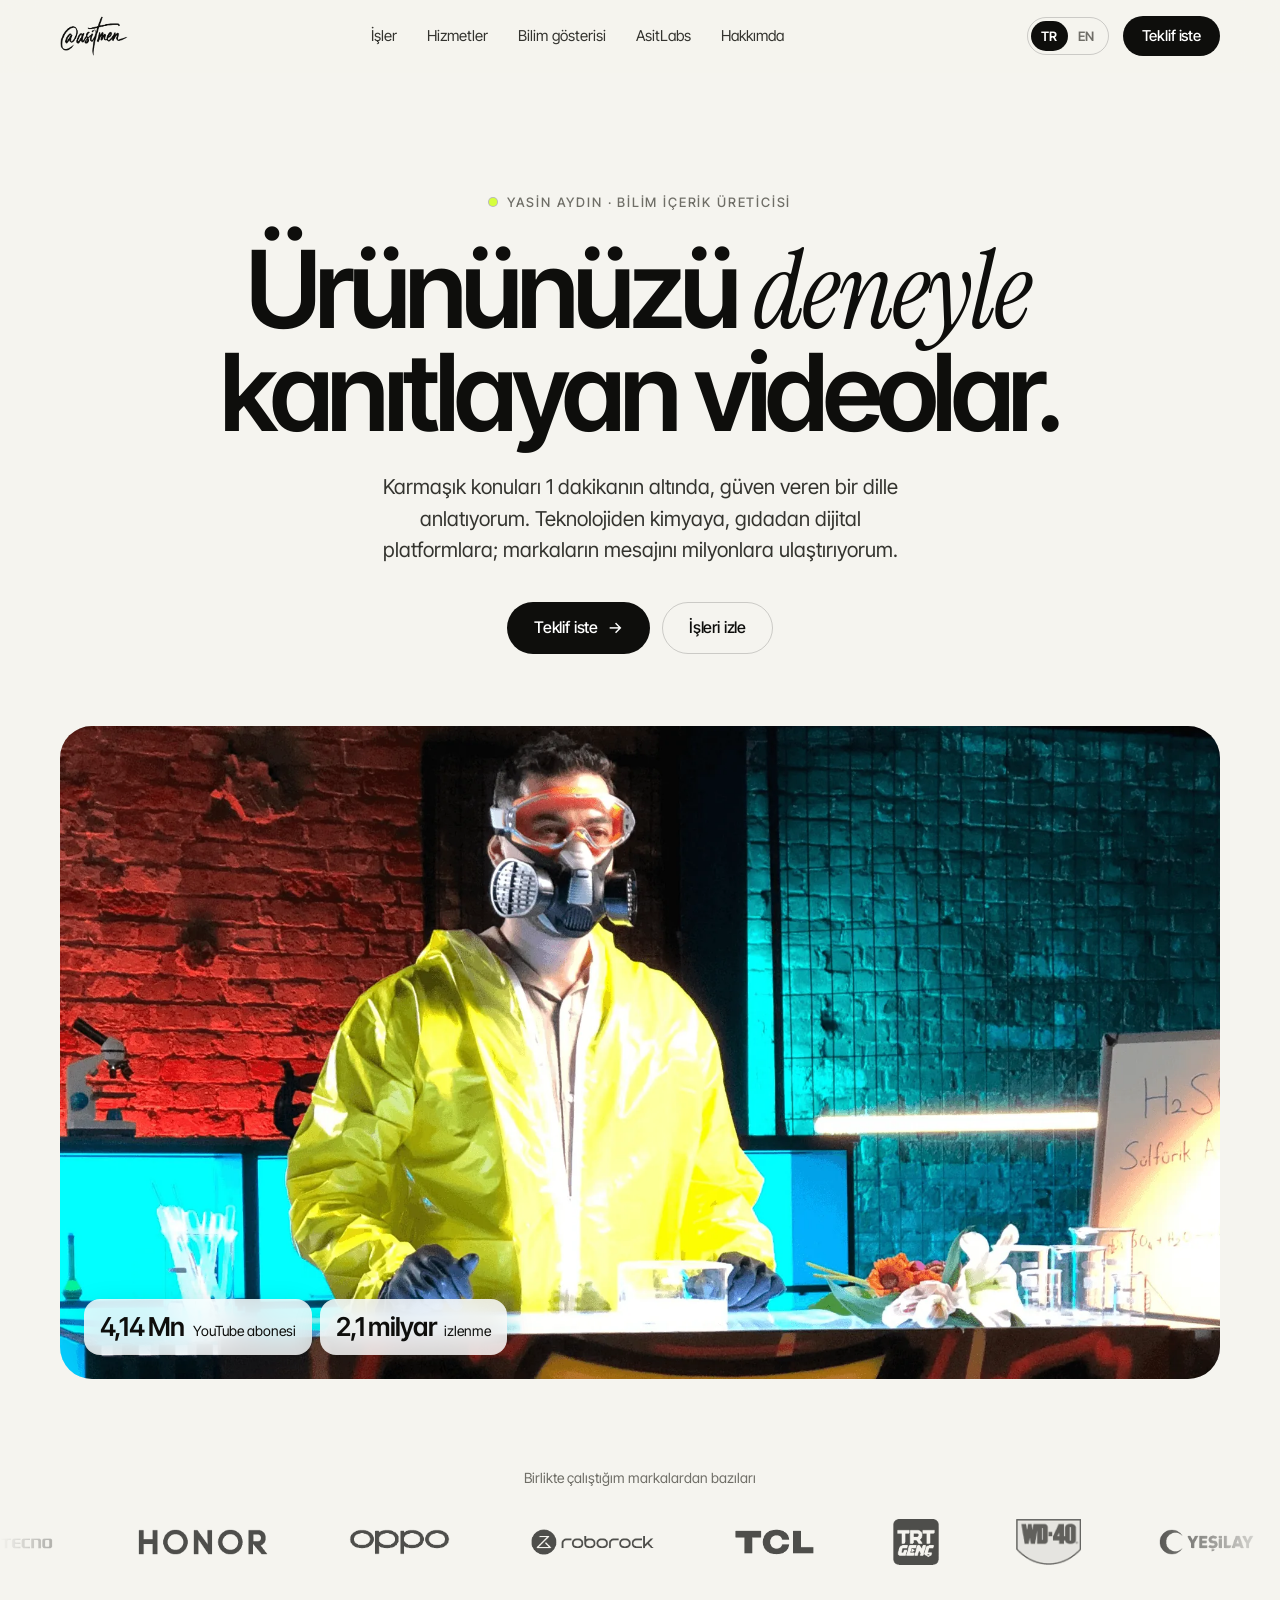
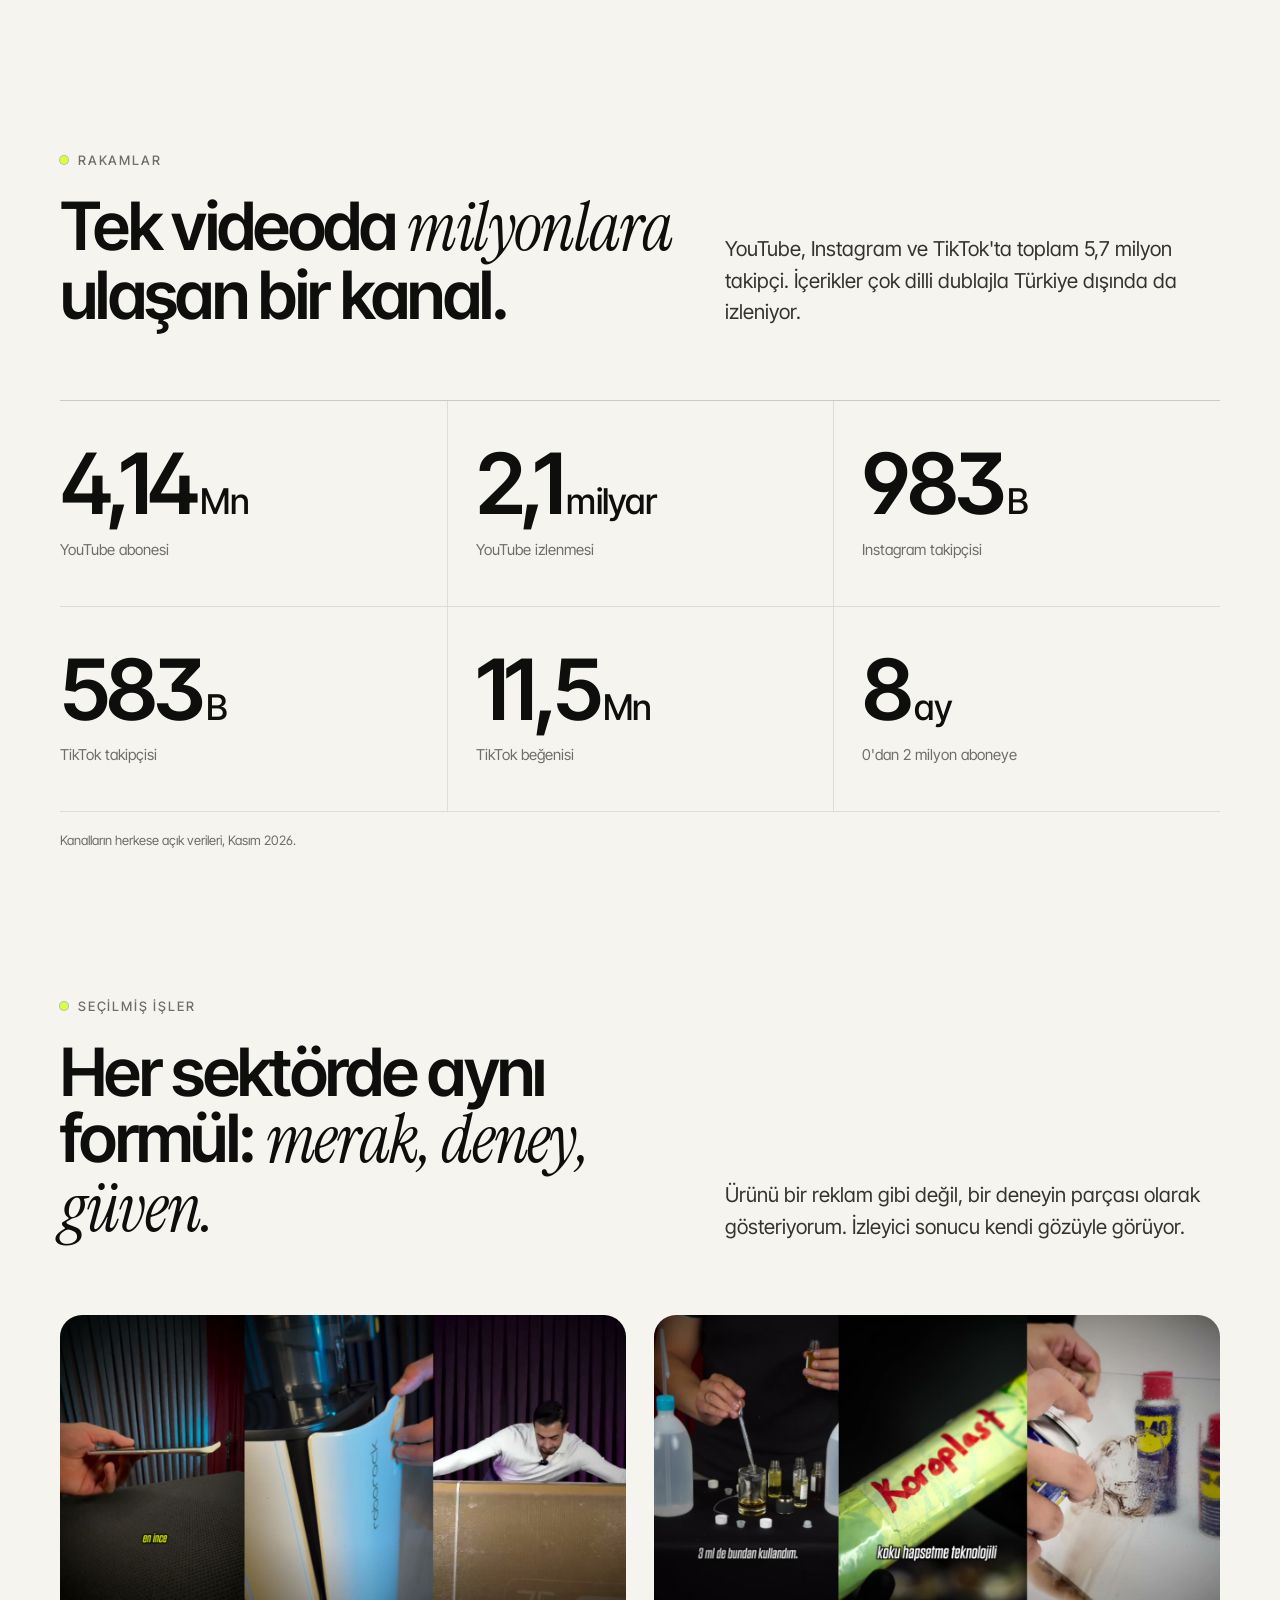
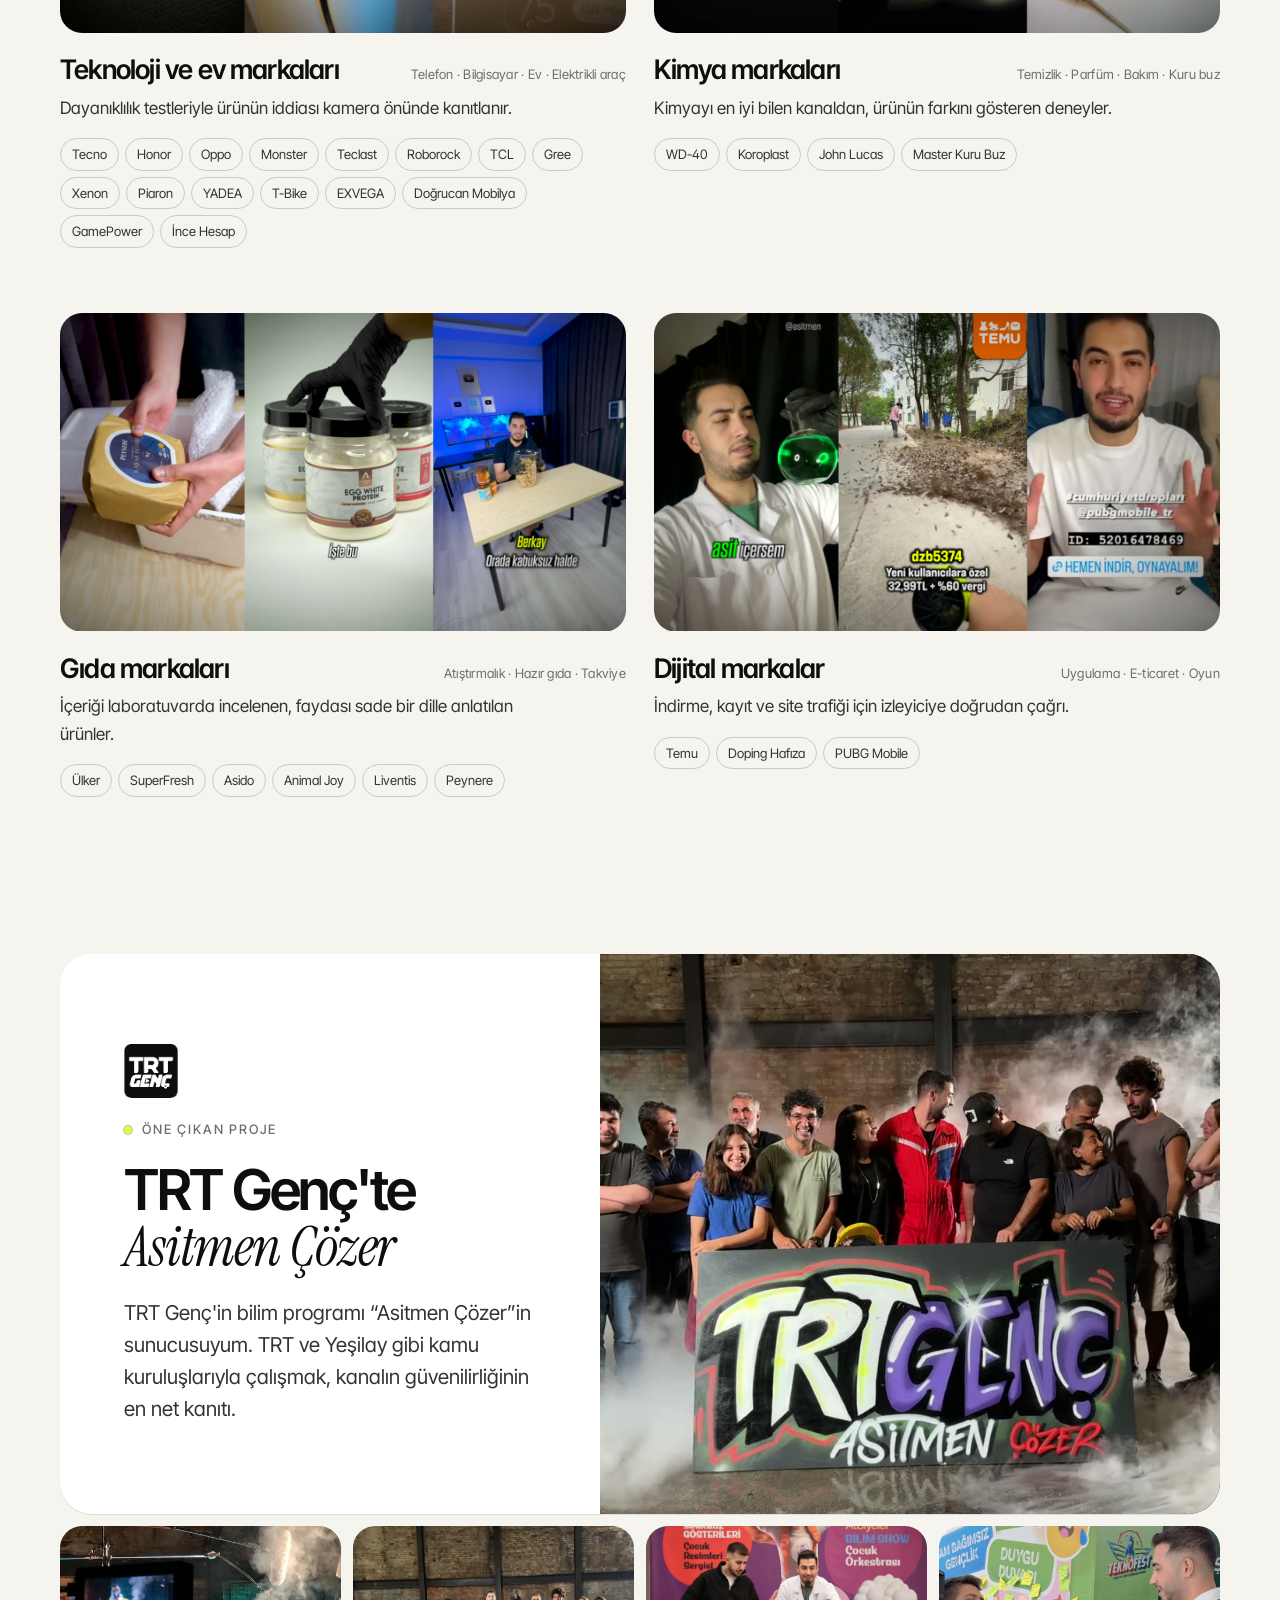
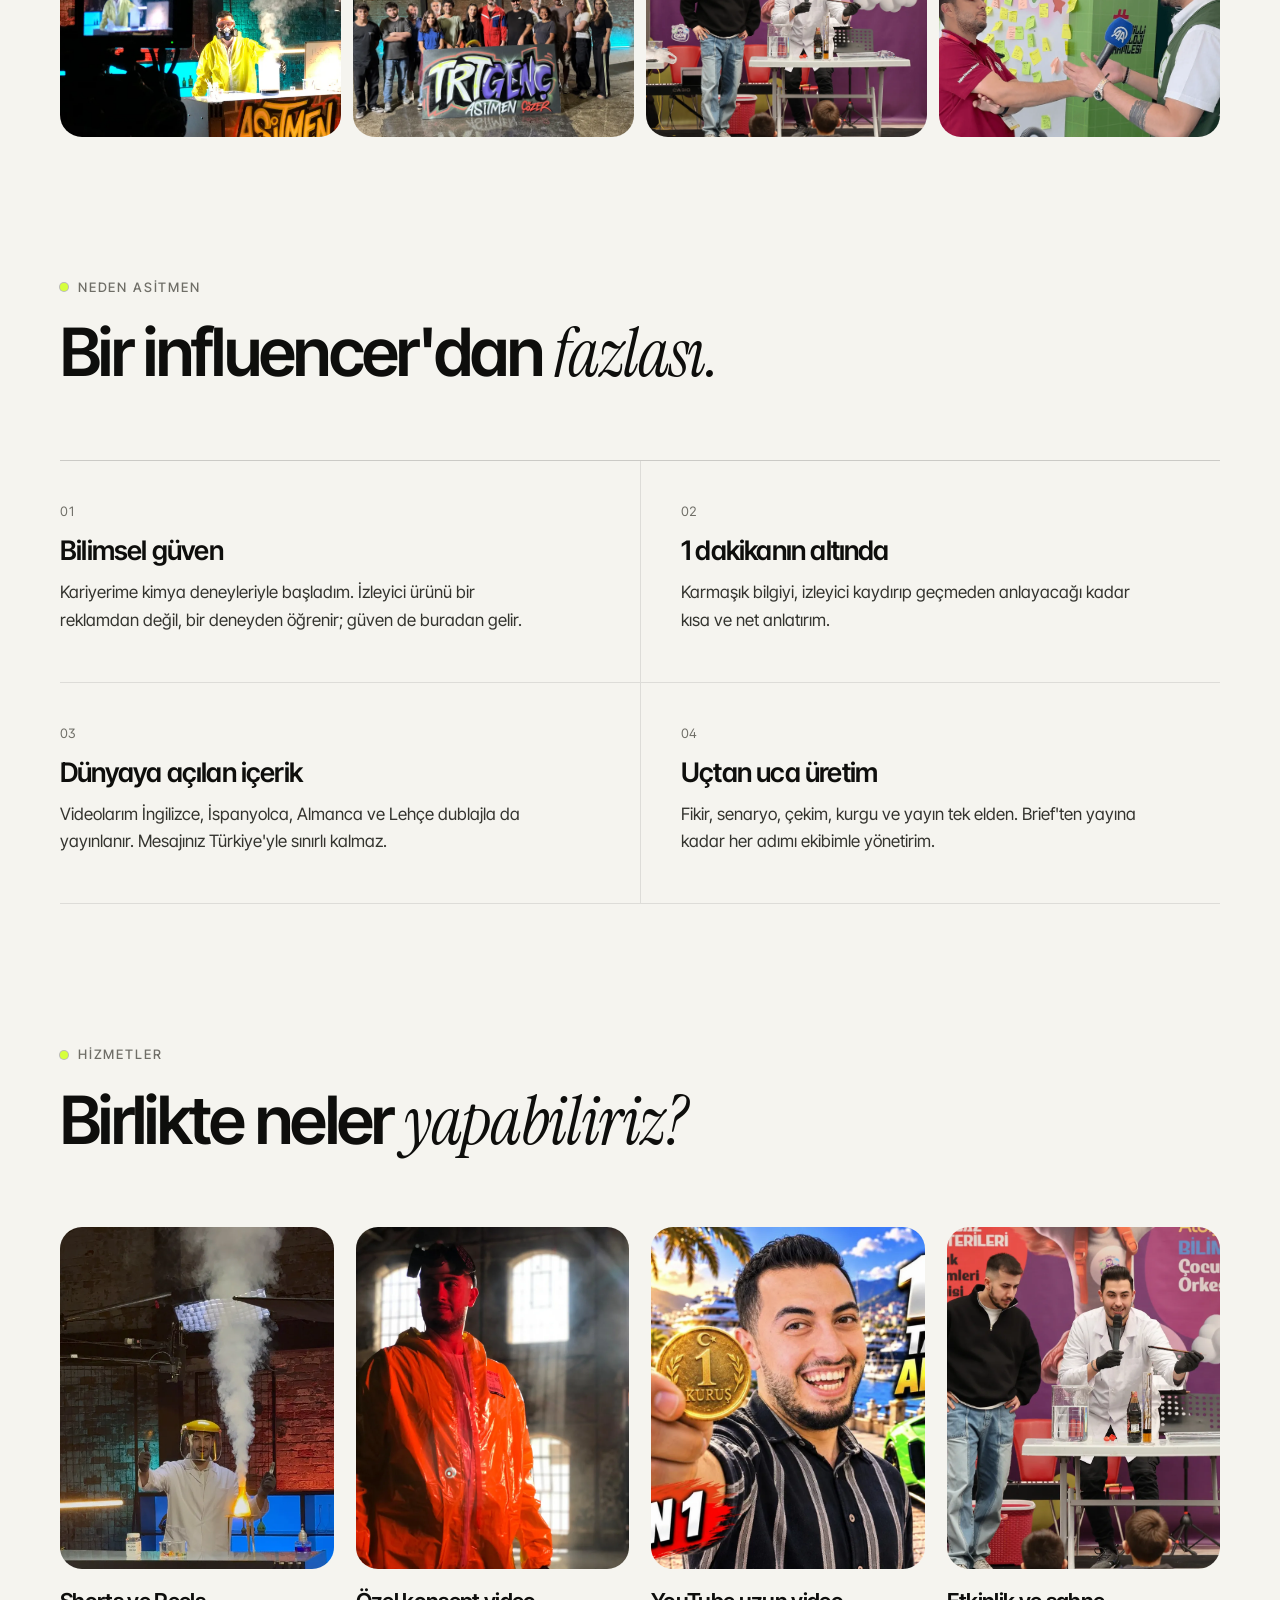
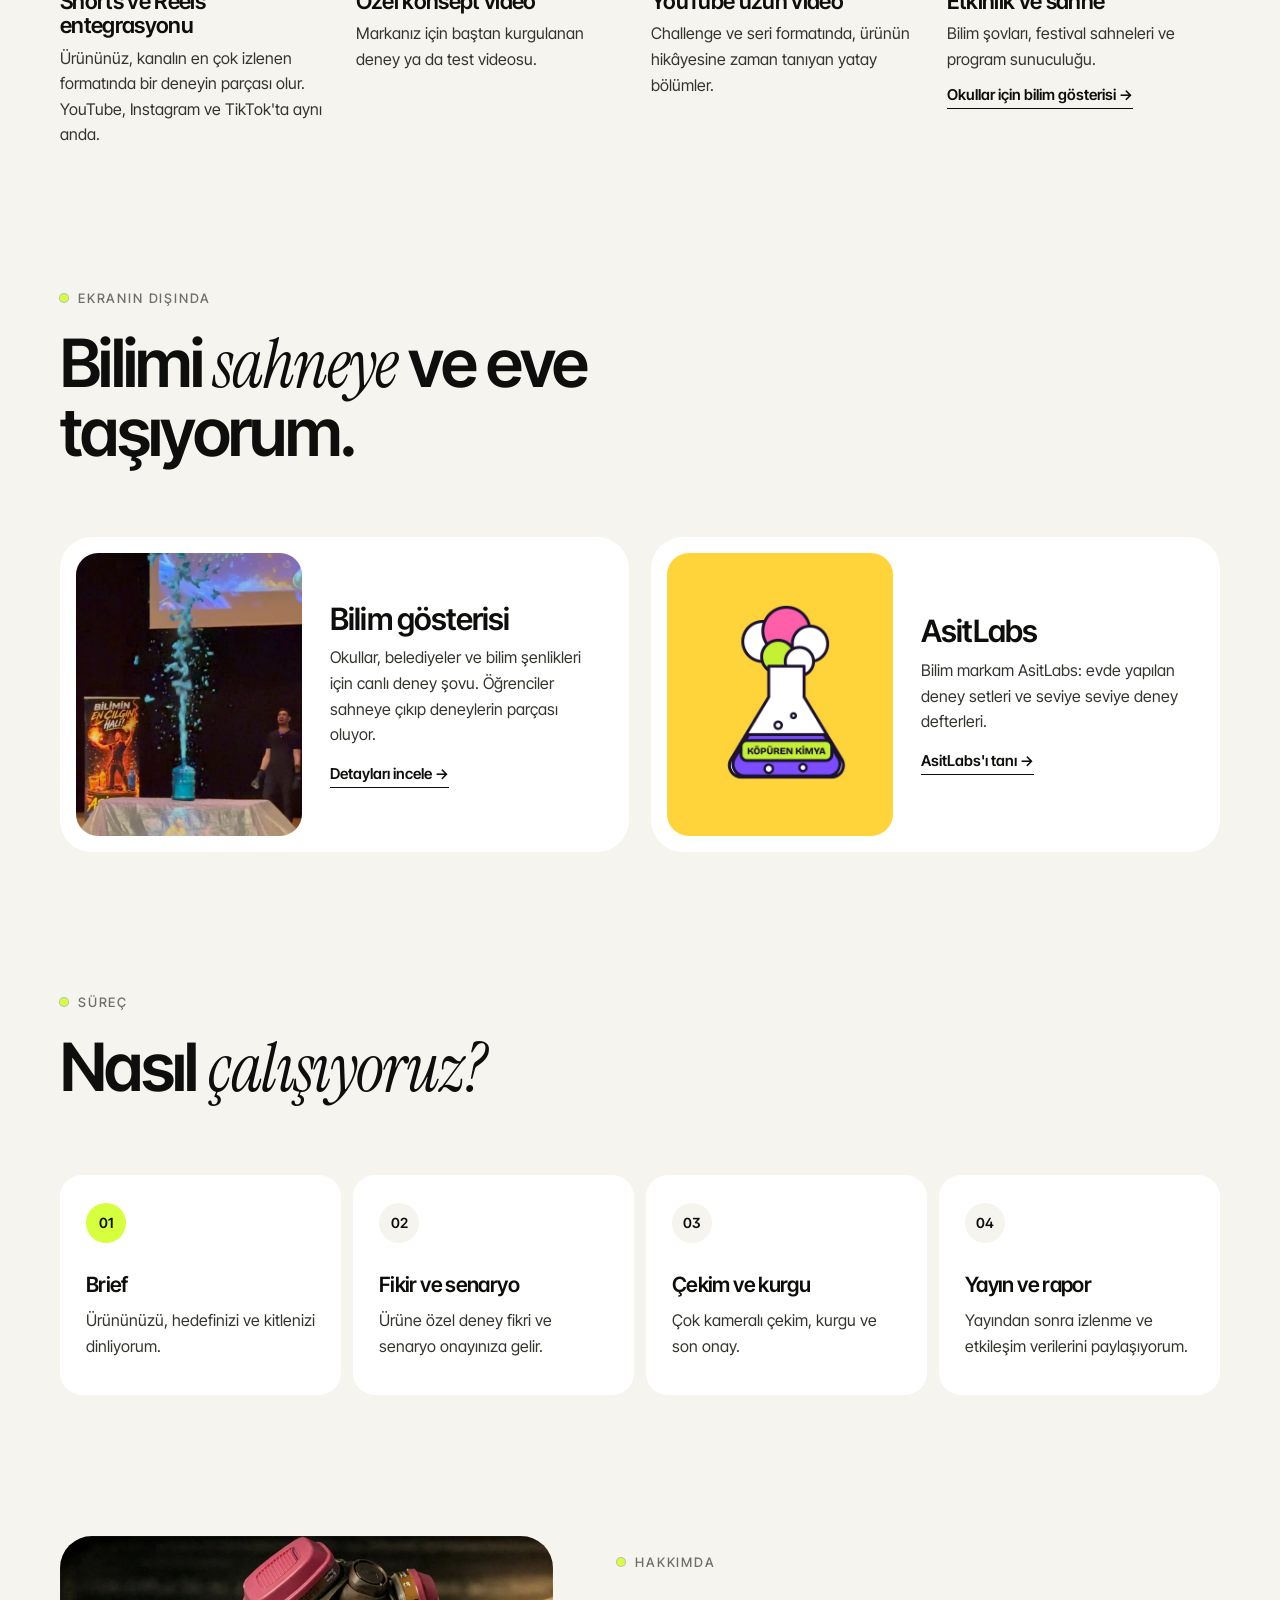
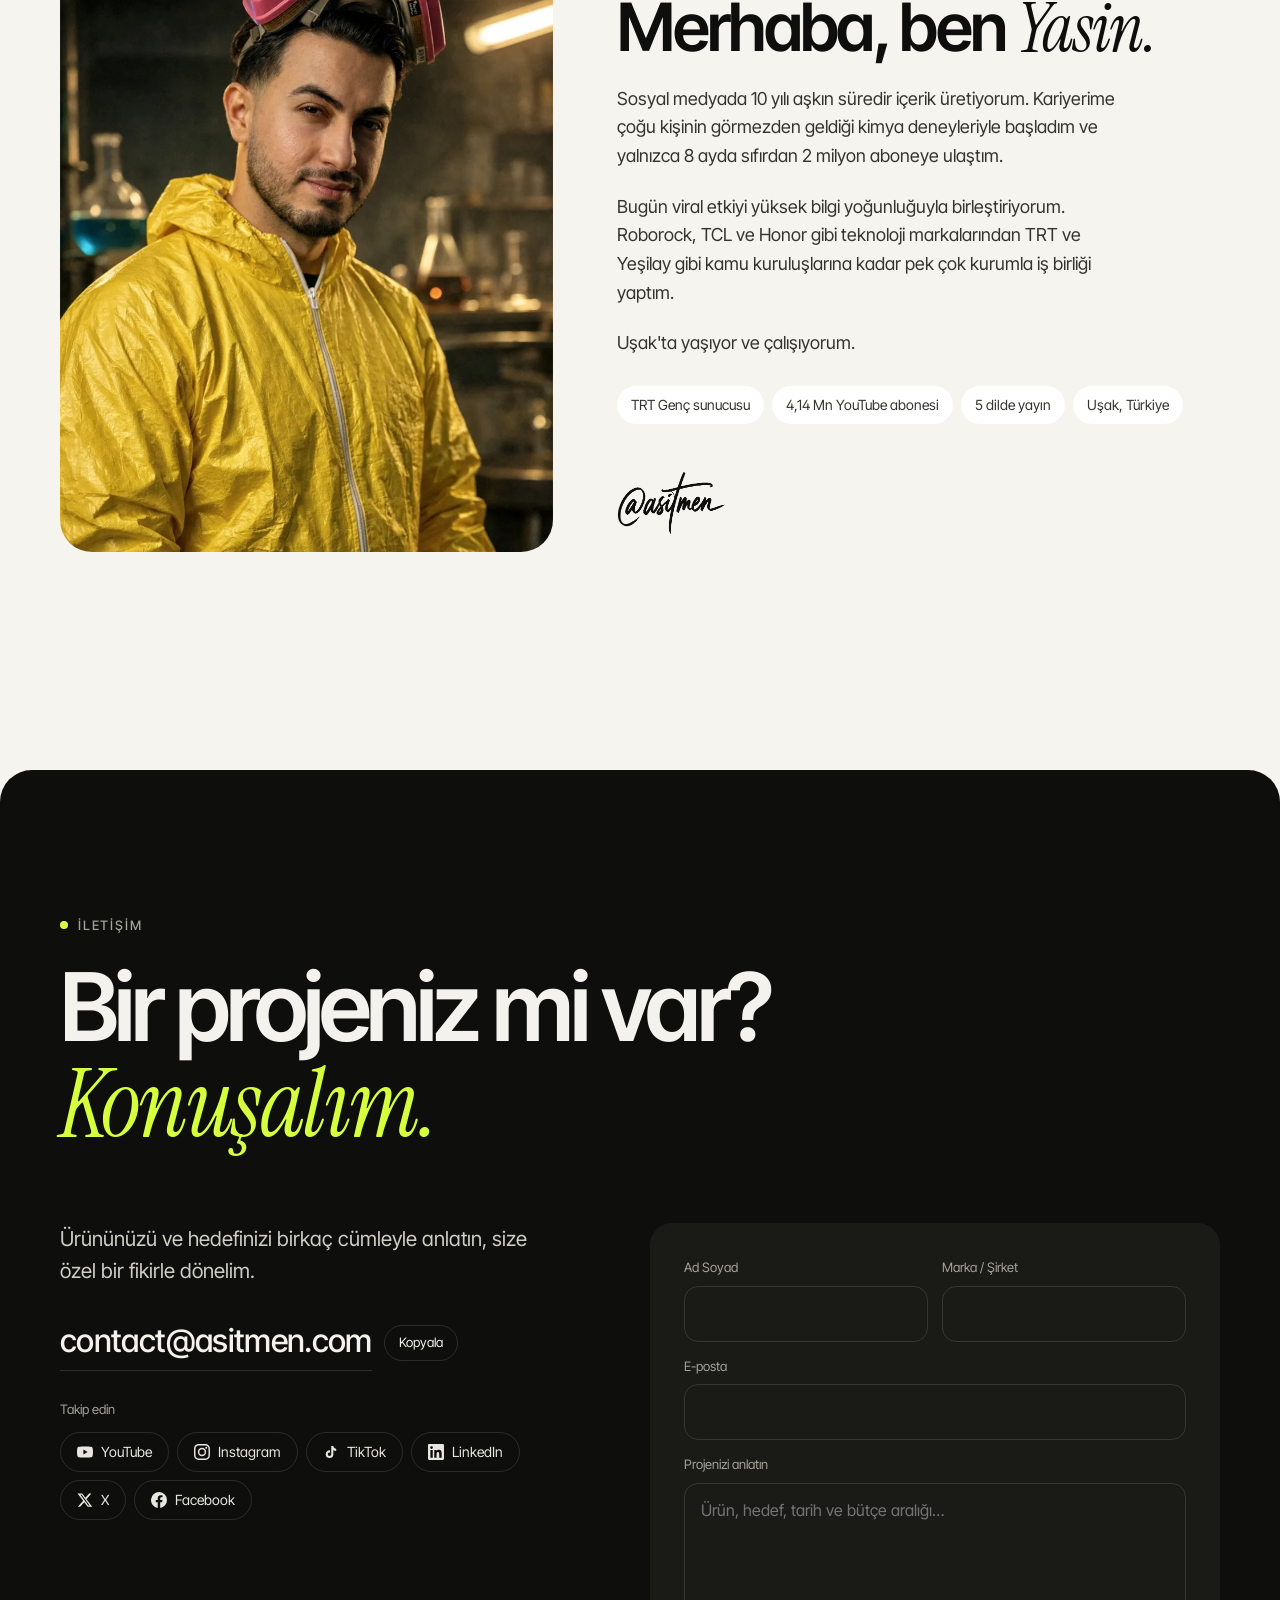
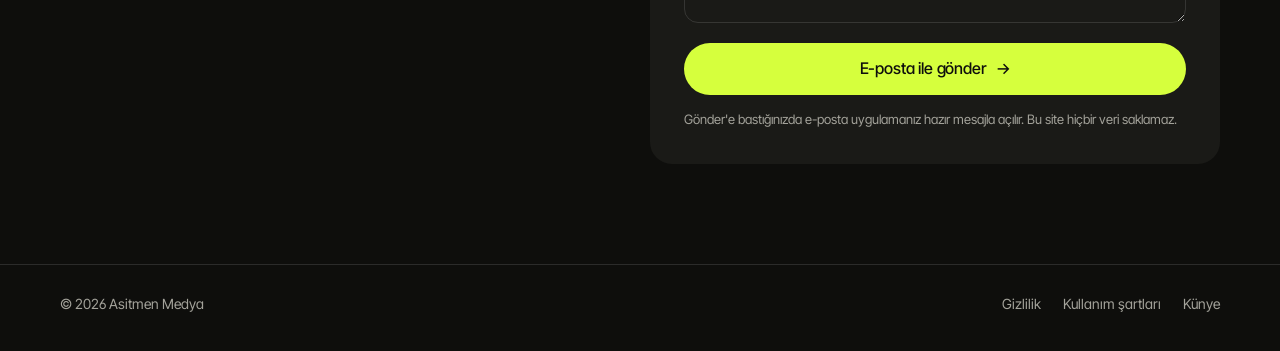
==== index.html @ a22fdd6e "Bilim gösterisi bağlantısı: Detayları incele" ====
<!doctype html>
<html lang="tr">
<head>
<meta charset="utf-8">
<meta name="viewport" content="width=device-width, initial-scale=1, viewport-fit=cover">
<title>Asitmen — Yasin Aydın | Bilim içerik üreticisi ve marka iş birlikleri</title>
<meta name="description" content="Asitmen (Yasin Aydın): 4,14 milyon YouTube abonesi ve 2,1 milyar izlenmeyle bilim ve deney videoları. Markalar için güven veren, 1 dakikanın altında anlatan içerikler.">
<link rel="canonical" href="https://www.asitmen.com/">
<link rel="alternate" hreflang="tr" href="https://www.asitmen.com/">
<link rel="alternate" hreflang="en" href="https://www.asitmen.com/en/">
<link rel="alternate" hreflang="x-default" href="https://www.asitmen.com/">
<meta name="theme-color" content="#f5f4ef">
<meta property="og:type" content="website">
<meta property="og:site_name" content="Asitmen">
<meta property="og:locale" content="tr_TR">
<meta property="og:title" content="Asitmen — Yasin Aydın | Bilim içerik üreticisi ve marka iş birlikleri">
<meta property="og:description" content="Asitmen (Yasin Aydın): 4,14 milyon YouTube abonesi ve 2,1 milyar izlenmeyle bilim ve deney videoları. Markalar için güven veren, 1 dakikanın altında anlatan içerikler.">
<meta property="og:url" content="https://www.asitmen.com/">
<meta property="og:image" content="https://www.asitmen.com/static/img/og.jpg">
<meta property="og:image:width" content="1200">
<meta property="og:image:height" content="630">
<meta name="twitter:card" content="summary_large_image">
<link rel="icon" href="/favicon.svg" type="image/svg+xml">
<link rel="icon" href="/favicon-32.png" sizes="32x32" type="image/png">
<link rel="apple-touch-icon" href="/apple-touch-icon.png">
<link rel="preconnect" href="https://fonts.googleapis.com">
<link rel="preconnect" href="https://fonts.gstatic.com" crossorigin>
<link rel="stylesheet" href="https://fonts.googleapis.com/css2?family=Instrument+Serif:ital@0;1&family=Inter+Tight:wght@400;500;600;700&display=swap">
<link rel="stylesheet" href="/static/style.css?v=1795440701">
<script>document.documentElement.classList.add('js')</script>
<script type="application/ld+json">{"@context": "https://schema.org", "@type": "Person", "name": "Yasin Aydın", "alternateName": "Asitmen", "url": "https://www.asitmen.com/", "image": "https://www.asitmen.com/static/img/og.jpg", "email": "mailto:contact@asitmen.com", "jobTitle": "Bilim içerik üreticisi", "address": {"@type": "PostalAddress", "addressLocality": "Uşak", "addressCountry": "TR"}, "sameAs": ["https://www.youtube.com/@asitmen", "https://www.instagram.com/asitmen", "https://www.tiktok.com/@asitmen", "https://www.linkedin.com/in/asitmen", "https://x.com/asitmen", "https://www.facebook.com/asitmenfb"]}</script>

</head>
<body>
<a class="sr-only" href="#main">İçeriğe geç</a>
<header class="nav">
  <div class="wrap nav-inner">
    <a class="brand" href="/" aria-label="Asitmen"><img src="/static/img/logo/imza.png" alt="@asitmen" width="857" height="505"></a>
    <nav class="nav-links" aria-label="Menu"><a href="#isler">İşler</a><a href="#hizmetler">Hizmetler</a><a href="/bilim-gosterisi/">Bilim gösterisi</a><a href="/asitlabs/">AsitLabs</a><a href="#hakkimda">Hakkımda</a></nav>
    <div class="nav-right">
      <div class="lang" role="group" aria-label="Dil / Language">
        <a href="/" hreflang="tr" lang="tr" aria-current="true">TR</a>
        <a href="/en/" hreflang="en" lang="en" aria-current="false">EN</a>
      </div>
      <a class="btn btn-ink btn-sm" href="#iletisim">Teklif iste</a>
    </div>
  </div>
</header>

<main id="main">
  <section class="hero">
    <div class="wrap">
      <span class="eyebrow">Yasin Aydın · Bilim içerik üreticisi</span>
      <h1>Ürününüzü <em>deneyle</em> kanıtlayan videolar.</h1>
      <p class="lead">Karmaşık konuları 1 dakikanın altında, güven veren bir dille anlatıyorum. Teknolojiden kimyaya, gıdadan dijital platformlara; markaların mesajını milyonlara ulaştırıyorum.</p>
      <div class="hero-cta">
        <a class="btn btn-ink" href="#iletisim">Teklif iste <span class="arrow" aria-hidden="true">→</span></a>
        <a class="btn btn-ghost" href="#isler">İşleri izle</a>
      </div>
      <div class="hero-media">
        <picture>
          <source media="(max-width: 699px)" srcset="/static/img/hero-m.webp">
          <img src="/static/img/hero.webp" alt="Asitmen laboratuvarda, sarı koruyucu kıyafet ve gaz maskesiyle deney yaparken" width="1920" height="1080" fetchpriority="high">
        </picture>
        <div class="chips"><span class="chip"><b>4,14 Mn</b>YouTube abonesi</span><span class="chip"><b>2,1 milyar</b>izlenme</span></div>
      </div>
    </div>
  </section>

  <section class="logos" aria-label="Birlikte çalıştığım markalardan bazıları">
    <p class="logos-title">Birlikte çalıştığım markalardan bazıları</p>
    <div class="marquee">
      <div class="marquee-track">
        <div class="marquee-group"><img src="/static/img/logo/tecno.png" alt="Tecno" class="" loading="lazy"><img src="/static/img/logo/honor.png" alt="Honor" class="" loading="lazy"><img src="/static/img/logo/oppo.png" alt="Oppo" class="" loading="lazy"><img src="/static/img/logo/roborock.png" alt="Roborock" class="" loading="lazy"><img src="/static/img/logo/tcl.png" alt="TCL" class="" loading="lazy"><img src="/static/img/logo/trtgenc.png" alt="TRT Genç" class="tall" loading="lazy"><img src="/static/img/logo/wd40.png" alt="WD-40" class="tall" loading="lazy"><img src="/static/img/logo/yesilay.png" alt="Yeşilay" class="" loading="lazy"><img src="/static/img/logo/gamepower.png" alt="GamePower" class="" loading="lazy"><img src="/static/img/logo/incehesap.png" alt="İnce Hesap" class="tall" loading="lazy"></div>
        <div class="marquee-group" aria-hidden="true"><img src="/static/img/logo/tecno.png" alt="" class="" loading="lazy"><img src="/static/img/logo/honor.png" alt="" class="" loading="lazy"><img src="/static/img/logo/oppo.png" alt="" class="" loading="lazy"><img src="/static/img/logo/roborock.png" alt="" class="" loading="lazy"><img src="/static/img/logo/tcl.png" alt="" class="" loading="lazy"><img src="/static/img/logo/trtgenc.png" alt="" class="tall" loading="lazy"><img src="/static/img/logo/wd40.png" alt="" class="tall" loading="lazy"><img src="/static/img/logo/yesilay.png" alt="" class="" loading="lazy"><img src="/static/img/logo/gamepower.png" alt="" class="" loading="lazy"><img src="/static/img/logo/incehesap.png" alt="" class="tall" loading="lazy"></div>
      </div>
    </div>
  </section>

  <section class="section" id="rakamlar">
    <div class="wrap">
      <div class="section-head split">
        <div><span class="eyebrow">Rakamlar</span><h2 style="margin-top:20px">Tek videoda <em>milyonlara</em> ulaşan bir kanal.</h2></div>
        <p class="lead">YouTube, Instagram ve TikTok&#x27;ta toplam 5,7 milyon takipçi. İçerikler çok dilli dublajla Türkiye dışında da izleniyor.</p>
      </div>
      <div class="stats"><div class="stat reveal"><div class="stat-num">4,14<small>Mn</small></div><div class="stat-label">YouTube abonesi</div></div><div class="stat reveal"><div class="stat-num">2,1<small>milyar</small></div><div class="stat-label">YouTube izlenmesi</div></div><div class="stat reveal"><div class="stat-num">983<small>B</small></div><div class="stat-label">Instagram takipçisi</div></div><div class="stat reveal"><div class="stat-num">583<small>B</small></div><div class="stat-label">TikTok takipçisi</div></div><div class="stat reveal"><div class="stat-num">11,5<small>Mn</small></div><div class="stat-label">TikTok beğenisi</div></div><div class="stat reveal"><div class="stat-num">8<small>ay</small></div><div class="stat-label">0&#x27;dan 2 milyon aboneye</div></div></div>
      <p class="note">Kanalların herkese açık verileri, Kasım 2026.</p>
    </div>
  </section>

  <section class="section" id="isler" style="padding-top:0">
    <div class="wrap">
      <div class="section-head split">
        <div><span class="eyebrow">Seçilmiş işler</span><h2 style="margin-top:20px">Her sektörde aynı formül: <em>merak, deney, güven.</em></h2></div>
        <p class="lead">Ürünü bir reklam gibi değil, bir deneyin parçası olarak gösteriyorum. İzleyici sonucu kendi gözüyle görüyor.</p>
      </div>
      <div class="work-grid">
      <article class="work-card reveal">
        <div class="media">
          <video data-autoplay muted loop playsinline preload="none" poster="/static/video/teknoloji.jpg" aria-label="Teknoloji ve ev markaları — tanıtım videosu">
            <source src="/static/video/teknoloji.mp4" type="video/mp4">
          </video>
        </div>
        <div class="work-meta"><h3>Teknoloji ve ev markaları</h3><span class="kicker">Telefon · Bilgisayar · Ev · Elektrikli araç</span></div>
        <p>Dayanıklılık testleriyle ürünün iddiası kamera önünde kanıtlanır.</p>
        <ul class="brands"><li>Tecno</li><li>Honor</li><li>Oppo</li><li>Monster</li><li>Teclast</li><li>Roborock</li><li>TCL</li><li>Gree</li><li>Xenon</li><li>Piaron</li><li>YADEA</li><li>T-Bike</li><li>EXVEGA</li><li>Doğrucan Mobilya</li><li>GamePower</li><li>İnce Hesap</li></ul>
      </article>
      <article class="work-card reveal">
        <div class="media">
          <video data-autoplay muted loop playsinline preload="none" poster="/static/video/kimya.jpg" aria-label="Kimya markaları — tanıtım videosu">
            <source src="/static/video/kimya.mp4" type="video/mp4">
          </video>
        </div>
        <div class="work-meta"><h3>Kimya markaları</h3><span class="kicker">Temizlik · Parfüm · Bakım · Kuru buz</span></div>
        <p>Kimyayı en iyi bilen kanaldan, ürünün farkını gösteren deneyler.</p>
        <ul class="brands"><li>WD-40</li><li>Koroplast</li><li>John Lucas</li><li>Master Kuru Buz</li></ul>
      </article>
      <article class="work-card reveal">
        <div class="media">
          <video data-autoplay muted loop playsinline preload="none" poster="/static/video/gida.jpg" aria-label="Gıda markaları — tanıtım videosu">
            <source src="/static/video/gida.mp4" type="video/mp4">
          </video>
        </div>
        <div class="work-meta"><h3>Gıda markaları</h3><span class="kicker">Atıştırmalık · Hazır gıda · Takviye</span></div>
        <p>İçeriği laboratuvarda incelenen, faydası sade bir dille anlatılan ürünler.</p>
        <ul class="brands"><li>Ülker</li><li>SuperFresh</li><li>Asido</li><li>Animal Joy</li><li>Liventis</li><li>Peynere</li></ul>
      </article>
      <article class="work-card reveal">
        <div class="media">
          <video data-autoplay muted loop playsinline preload="none" poster="/static/video/dijital.jpg" aria-label="Dijital markalar — tanıtım videosu">
            <source src="/static/video/dijital.mp4" type="video/mp4">
          </video>
        </div>
        <div class="work-meta"><h3>Dijital markalar</h3><span class="kicker">Uygulama · E-ticaret · Oyun</span></div>
        <p>İndirme, kayıt ve site trafiği için izleyiciye doğrudan çağrı.</p>
        <ul class="brands"><li>Temu</li><li>Doping Hafıza</li><li>PUBG Mobile</li></ul>
      </article>
      </div>
    </div>
  </section>

  <section class="section" style="padding-top:0">
    <div class="wrap">
      <div class="feature reveal">
        <div class="feature-text">
          <img class="feature-logo" src="/static/img/logo/trtgenc.png" alt="TRT Genç">
          <span class="eyebrow">Öne çıkan proje</span>
          <h2>TRT Genç'te <em>Asitmen Çözer</em></h2>
          <p class="lead">TRT Genç&#x27;in bilim programı “Asitmen Çözer”in sunucusuyum. TRT ve Yeşilay gibi kamu kuruluşlarıyla çalışmak, kanalın güvenilirliğinin en net kanıtı.</p>
        </div>
        <div class="feature-media">
          <video data-autoplay muted loop playsinline preload="none" poster="/static/video/trt.jpg" aria-label="TRT Genç Asitmen Çözer — tanıtım videosu">
            <source src="/static/video/trt.mp4" type="video/mp4">
          </video>
        </div>
      </div>
      <div class="gallery"><figure class="reveal"><img src="/static/img/trt-set.webp" alt="Asitmen Çözer stüdyosunda deney" loading="lazy"></figure><figure class="reveal"><img src="/static/img/trt-ekip.webp" alt="TRT Genç Asitmen Çözer ekibi" loading="lazy"></figure><figure class="reveal"><img src="/static/img/bilim-show.webp" alt="Çocuklara bilim şovu sahnesi" loading="lazy"></figure><figure class="reveal"><img src="/static/img/teknofest.webp" alt="Teknofest&#x27;te röportaj" loading="lazy"></figure></div>
    </div>
  </section>

  <section class="section" style="padding-top:0">
    <div class="wrap">
      <div class="section-head">
        <span class="eyebrow">Neden Asitmen</span>
        <h2>Bir influencer'dan <em>fazlası.</em></h2>
      </div>
      <div class="why"><div class="why-item reveal"><span class="num">01</span><h3>Bilimsel güven</h3><p>Kariyerime kimya deneyleriyle başladım. İzleyici ürünü bir reklamdan değil, bir deneyden öğrenir; güven de buradan gelir.</p></div><div class="why-item reveal"><span class="num">02</span><h3>1 dakikanın altında</h3><p>Karmaşık bilgiyi, izleyici kaydırıp geçmeden anlayacağı kadar kısa ve net anlatırım.</p></div><div class="why-item reveal"><span class="num">03</span><h3>Dünyaya açılan içerik</h3><p>Videolarım İngilizce, İspanyolca, Almanca ve Lehçe dublajla da yayınlanır. Mesajınız Türkiye&#x27;yle sınırlı kalmaz.</p></div><div class="why-item reveal"><span class="num">04</span><h3>Uçtan uca üretim</h3><p>Fikir, senaryo, çekim, kurgu ve yayın tek elden. Brief&#x27;ten yayına kadar her adımı ekibimle yönetirim.</p></div></div>
    </div>
  </section>

  <section class="section" id="hizmetler" style="padding-top:0">
    <div class="wrap">
      <div class="section-head">
        <span class="eyebrow">Hizmetler</span>
        <h2>Birlikte neler <em>yapabiliriz?</em></h2>
      </div>
      <div class="services"><article class="service reveal"><figure><img src="/static/img/duman.webp" alt="Deney sırasında yükselen beyaz duman" loading="lazy"></figure><h3>Shorts ve Reels entegrasyonu</h3><p>Ürününüz, kanalın en çok izlenen formatında bir deneyin parçası olur. YouTube, Instagram ve TikTok&#x27;ta aynı anda.</p></article><article class="service reveal"><figure><img src="/static/img/turuncu.webp" alt="Turuncu koruyucu kıyafetle eski bir fabrikada" loading="lazy"></figure><h3>Özel konsept video</h3><p>Markanız için baştan kurgulanan deney ya da test videosu.</p></article><article class="service reveal"><figure><img src="/static/img/uzun-video.webp" alt="1 Kuruş uzun video kapağı" loading="lazy"></figure><h3>YouTube uzun video</h3><p>Challenge ve seri formatında, ürünün hikâyesine zaman tanıyan yatay bölümler.</p></article><article class="service reveal"><figure><img src="/static/img/bilim-show.webp" alt="Çocuklara sahnede bilim şovu" loading="lazy"></figure><h3>Etkinlik ve sahne</h3><p>Bilim şovları, festival sahneleri ve program sunuculuğu.</p><a class="service-link" href="/bilim-gosterisi/">Okullar için bilim gösterisi →</a></article></div>
    </div>
  </section>

  <section class="section" style="padding-top:0">
    <div class="wrap">
      <div class="section-head">
        <span class="eyebrow">Ekranın dışında</span>
        <h2>Bilimi <em>sahneye</em> ve eve taşıyorum.</h2>
      </div>
      <div class="more"><a class="more-card reveal" href="/bilim-gosterisi/"><div class="more-media"><video data-autoplay muted loop playsinline preload="none" poster="/static/img/sahne-renkler-poster.jpg" aria-hidden="true"><source src="/static/labs/renkler.mp4" type="video/mp4"></video></div><div class="more-text"><h3>Bilim gösterisi</h3><p>Okullar, belediyeler ve bilim şenlikleri için canlı deney şovu. Öğrenciler sahneye çıkıp deneylerin parçası oluyor.</p><span class="service-link">Detayları incele →</span></div></a><a class="more-card reveal" href="/asitlabs/"><div class="more-media"><img src="/static/labs/kopuren-kimya.jpg" alt="" loading="lazy" width="1200" height="1200"></div><div class="more-text"><h3>AsitLabs</h3><p>Bilim markam AsitLabs: evde yapılan deney setleri ve seviye seviye deney defterleri.</p><span class="service-link">AsitLabs&#x27;ı tanı →</span></div></a></div>
    </div>
  </section>

  <section class="section" style="padding-top:0">
    <div class="wrap">
      <div class="section-head">
        <span class="eyebrow">Süreç</span>
        <h2>Nasıl <em>çalışıyoruz?</em></h2>
      </div>
      <div class="process"><div class="step reveal"><span class="num">01</span><h3>Brief</h3><p>Ürününüzü, hedefinizi ve kitlenizi dinliyorum.</p></div><div class="step reveal"><span class="num">02</span><h3>Fikir ve senaryo</h3><p>Ürüne özel deney fikri ve senaryo onayınıza gelir.</p></div><div class="step reveal"><span class="num">03</span><h3>Çekim ve kurgu</h3><p>Çok kameralı çekim, kurgu ve son onay.</p></div><div class="step reveal"><span class="num">04</span><h3>Yayın ve rapor</h3><p>Yayından sonra izlenme ve etkileşim verilerini paylaşıyorum.</p></div></div>
    </div>
  </section>

  <section class="section" id="hakkimda" style="padding-top:0">
    <div class="wrap about">
      <figure class="reveal"><img src="/static/img/sari-tulum.webp" alt="Yasin Aydın laboratuvarda sarı koruyucu tulumla" loading="lazy" width="864" height="1080"></figure>
      <div class="about-text reveal">
        <span class="eyebrow">Hakkımda</span>
        <h2>Merhaba, ben <em>Yasin.</em></h2>
        <p>Sosyal medyada 10 yılı aşkın süredir içerik üretiyorum. Kariyerime çoğu kişinin görmezden geldiği kimya deneyleriyle başladım ve yalnızca 8 ayda sıfırdan 2 milyon aboneye ulaştım.</p><p>Bugün viral etkiyi yüksek bilgi yoğunluğuyla birleştiriyorum. Roborock, TCL ve Honor gibi teknoloji markalarından TRT ve Yeşilay gibi kamu kuruluşlarına kadar pek çok kurumla iş birliği yaptım.</p><p>Uşak&#x27;ta yaşıyor ve çalışıyorum.</p>
        <ul class="facts"><li>TRT Genç sunucusu</li><li>4,14 Mn YouTube abonesi</li><li>5 dilde yayın</li><li>Uşak, Türkiye</li></ul>
        <img class="signature" src="/static/img/logo/imza.png" alt="" loading="lazy">
      </div>
    </div>
  </section>
</main>

<div class="contact" id="iletisim">
  <section class="section">
    <div class="wrap">
      <span class="eyebrow">İletişim</span>
      <h2 style="margin-top:22px">Bir projeniz mi var? <em>Konuşalım.</em></h2>
      <div class="contact-grid">
        <div class="contact-info">
          <p class="lead">Ürününüzü ve hedefinizi birkaç cümleyle anlatın, size özel bir fikirle dönelim.</p>
          <div class="mail-row">
            <a class="mail-big" href="mailto:contact@asitmen.com">contact@asitmen.com</a>
            <button class="copy-btn" type="button" data-copy="contact@asitmen.com" data-done="Kopyalandı">Kopyala</button>
          </div>
          <div>
            <p class="form-note" style="margin-bottom:12px">Takip edin</p>
            <ul class="socials"><li><a href="https://www.youtube.com/@asitmen" target="_blank" rel="noopener"><svg viewBox="0 0 24 24" aria-hidden="true"><path d="M23.5 6.2a3 3 0 0 0-2.1-2.1C19.5 3.6 12 3.6 12 3.6s-7.5 0-9.4.5A3 3 0 0 0 .5 6.2 31 31 0 0 0 0 12a31 31 0 0 0 .5 5.8 3 3 0 0 0 2.1 2.1c1.9.5 9.4.5 9.4.5s7.5 0 9.4-.5a3 3 0 0 0 2.1-2.1A31 31 0 0 0 24 12a31 31 0 0 0-.5-5.8zM9.6 15.6V8.4l6.3 3.6-6.3 3.6z"/></svg>YouTube</a></li><li><a href="https://www.instagram.com/asitmen" target="_blank" rel="noopener"><svg viewBox="0 0 24 24" aria-hidden="true"><path d="M12 2.2c3.2 0 3.6 0 4.8.1 1.2.1 1.8.2 2.2.4.6.2 1 .5 1.4.9.4.4.7.9.9 1.4.2.4.4 1 .4 2.2.1 1.3.1 1.6.1 4.8s0 3.6-.1 4.8c-.1 1.2-.2 1.8-.4 2.2-.2.6-.5 1-.9 1.4-.4.4-.9.7-1.4.9-.4.2-1 .4-2.2.4-1.3.1-1.6.1-4.8.1s-3.6 0-4.8-.1c-1.2-.1-1.8-.2-2.2-.4-.6-.2-1-.5-1.4-.9-.4-.4-.7-.9-.9-1.4-.2-.4-.4-1-.4-2.2C2.2 15.6 2.2 15.2 2.2 12s0-3.6.1-4.8c.1-1.2.2-1.8.4-2.2.2-.6.5-1 .9-1.4.4-.4.9-.7 1.4-.9.4-.2 1-.4 2.2-.4C8.4 2.2 8.8 2.2 12 2.2zM12 0C8.7 0 8.3 0 7.1.1 5.8.1 4.9.3 4.1.6c-.8.3-1.5.7-2.1 1.4C1.3 2.6.9 3.3.6 4.1.3 4.9.1 5.8.1 7.1 0 8.3 0 8.7 0 12s0 3.7.1 4.9c.1 1.3.3 2.2.6 2.9.3.8.7 1.5 1.4 2.1.6.7 1.3 1.1 2.1 1.4.8.3 1.6.5 2.9.6 1.2.1 1.6.1 4.9.1s3.7 0 4.9-.1c1.3-.1 2.2-.3 2.9-.6.8-.3 1.5-.7 2.1-1.4.7-.6 1.1-1.3 1.4-2.1.3-.8.5-1.6.6-2.9.1-1.2.1-1.6.1-4.9s0-3.7-.1-4.9c-.1-1.3-.3-2.2-.6-2.9-.3-.8-.7-1.5-1.4-2.1C21.4 1.3 20.7.9 19.9.6 19.1.3 18.2.1 16.9.1 15.7 0 15.3 0 12 0zm0 5.8a6.2 6.2 0 1 0 0 12.4 6.2 6.2 0 0 0 0-12.4zM12 16a4 4 0 1 1 0-8 4 4 0 0 1 0 8zm6.4-11.8a1.4 1.4 0 1 0 0 2.9 1.4 1.4 0 0 0 0-2.9z"/></svg>Instagram</a></li><li><a href="https://www.tiktok.com/@asitmen" target="_blank" rel="noopener"><svg viewBox="0 0 24 24" aria-hidden="true"><path d="M16.6 5.8A4.3 4.3 0 0 1 15.5 3h-3.1v12.4a2.6 2.6 0 0 1-2.6 2.5 2.6 2.6 0 0 1-2.6-2.6 2.6 2.6 0 0 1 3.4-2.5V9.6a5.7 5.7 0 0 0-6.5 5.7 5.7 5.7 0 0 0 5.7 5.7 5.7 5.7 0 0 0 5.7-5.7V9a7.4 7.4 0 0 0 4.3 1.4V7.3a4.3 4.3 0 0 1-3.2-1.5z"/></svg>TikTok</a></li><li><a href="https://www.linkedin.com/in/asitmen" target="_blank" rel="noopener"><svg viewBox="0 0 24 24" aria-hidden="true"><path d="M20.4 20.5h-3.6v-5.6c0-1.3 0-3-1.8-3s-2.1 1.4-2.1 2.9v5.7H9.4V9h3.4v1.6c.5-.9 1.6-1.8 3.4-1.8 3.6 0 4.3 2.4 4.3 5.5v6.2zM5.3 7.4a2.1 2.1 0 1 1 0-4.2 2.1 2.1 0 0 1 0 4.2zM7.1 20.5H3.6V9h3.5v11.5zM22.2 0H1.8C.8 0 0 .8 0 1.7v20.6c0 .9.8 1.7 1.8 1.7h20.4c1 0 1.8-.8 1.8-1.7V1.7C24 .8 23.2 0 22.2 0z"/></svg>LinkedIn</a></li><li><a href="https://x.com/asitmen" target="_blank" rel="noopener"><svg viewBox="0 0 24 24" aria-hidden="true"><path d="M18.2 2.2h3.4l-7.4 8.5 8.7 11.5h-6.8l-5.3-7-6.1 7H1.3l7.9-9L.8 2.2h7l4.8 6.4 5.6-6.4zm-1.2 18h1.9L7.1 4.1H5.1L17 20.2z"/></svg>X</a></li><li><a href="https://www.facebook.com/asitmenfb" target="_blank" rel="noopener"><svg viewBox="0 0 24 24" aria-hidden="true"><path d="M24 12a12 12 0 1 0-13.9 11.9v-8.4h-3V12h3V9.4c0-3 1.8-4.7 4.5-4.7 1.3 0 2.7.2 2.7.2v3h-1.5c-1.5 0-2 .9-2 1.9V12h3.4l-.5 3.5h-2.9v8.4A12 12 0 0 0 24 12z"/></svg>Facebook</a></li></ul>
          </div>
        </div>
        <form class="form" id="brief" data-to="contact@asitmen.com" data-subject="İş birliği talebi" data-l-name="Ad Soyad" data-l-company="Marka / Şirket" data-l-email="E-posta">
          <div class="form-row">
            <div class="field"><label for="f-name">Ad Soyad</label><input id="f-name" name="name" autocomplete="name" required></div>
            <div class="field"><label for="f-company">Marka / Şirket</label><input id="f-company" name="company" autocomplete="organization"></div>
          </div>
          <div class="field"><label for="f-email">E-posta</label><input id="f-email" name="email" type="email" autocomplete="email" required></div>
          <div class="field"><label for="f-msg">Projenizi anlatın</label><textarea id="f-msg" name="message" placeholder="Ürün, hedef, tarih ve bütçe aralığı…" required></textarea></div>
          <button class="btn btn-accent" type="submit">E-posta ile gönder <span class="arrow" aria-hidden="true">→</span></button>
          <p class="form-note">Gönder&#x27;e bastığınızda e-posta uygulamanız hazır mesajla açılır. Bu site hiçbir veri saklamaz.</p>
        </form>
      </div>
    </div>
  </section>
  <footer class="footer">
    <div class="wrap footer-inner">
      <span>© 2026 Asitmen Medya</span>
      <nav aria-label="Legal"><a href="/yasal/#gizlilik">Gizlilik</a><a href="/yasal/#sartlar">Kullanım şartları</a><a href="/yasal/#kunye">Künye</a></nav>
    </div>
  </footer>
</div>
<script src="/static/main.js?v=1795440701" defer></script>
</body>
</html>
---- static/style.css ----
/* asitmen.com — temiz premium tasarım */
:root {
  --bg: #f5f4ef;
  --surface: #ffffff;
  --ink: #0e0e0c;
  --ink-2: #34342f;
  --muted: #6f6e67;
  --line: rgba(14, 14, 12, 0.1);
  --line-strong: rgba(14, 14, 12, 0.18);
  --accent: #d6ff3d;
  --dark: #0e0e0c;
  --dark-2: #1a1a17;
  --dark-line: rgba(255, 255, 255, 0.12);
  --dark-muted: #a3a29a;
  --radius: 22px;
  --radius-lg: 32px;
  --wrap: 1240px;
  --gutter: clamp(16px, 4vw, 40px);
  --sans: "Inter Tight", "Inter", system-ui, -apple-system, "Segoe UI", Roboto, sans-serif;
  --serif: "Instrument Serif", "Times New Roman", serif;
  --ease: cubic-bezier(0.2, 0.7, 0.1, 1);
}

*,
*::before,
*::after { box-sizing: border-box; }

html { -webkit-text-size-adjust: 100%; scroll-behavior: smooth; scroll-padding-top: 84px; }
@media (prefers-reduced-motion: reduce) { html { scroll-behavior: auto; } }

body {
  margin: 0;
  background: var(--bg);
  color: var(--ink);
  font-family: var(--sans);
  font-size: 17px;
  line-height: 1.6;
  font-feature-settings: "ss01", "cv11";
  -webkit-font-smoothing: antialiased;
  -moz-osx-font-smoothing: grayscale;
  text-rendering: optimizeLegibility;
  overflow-x: hidden;
}

img, video { display: block; max-width: 100%; }
a { color: inherit; text-decoration: none; }
button, input, textarea { font: inherit; color: inherit; }
::selection { background: var(--accent); color: var(--ink); }

.wrap { width: 100%; max-width: var(--wrap); margin: 0 auto; padding: 0 var(--gutter); }
.sr-only { position: absolute; width: 1px; height: 1px; overflow: hidden; clip: rect(0 0 0 0); white-space: nowrap; }

/* ---------- typography ---------- */
h1, h2, h3 { margin: 0; font-weight: 600; letter-spacing: -0.04em; line-height: 1; }
h1 { font-size: clamp(46px, 8.4vw, 116px); letter-spacing: -0.05em; line-height: 0.94; }
h2 { font-size: clamp(36px, 5.2vw, 68px); line-height: 1; }
h3 { font-size: clamp(22px, 2.1vw, 28px); letter-spacing: -0.03em; line-height: 1.1; }
h1 em, h2 em, .serif {
  font-family: var(--serif);
  font-style: italic;
  font-weight: 400;
  letter-spacing: -0.02em;
}
h1 em { padding-right: 0.04em; }
p { margin: 0; }
.lead { font-size: clamp(18px, 1.6vw, 21px); line-height: 1.55; color: var(--ink-2); max-width: 40ch; }
.muted { color: var(--muted); }

.eyebrow {
  display: inline-block;
  font-size: 13px; font-weight: 500; letter-spacing: 0.14em; text-transform: uppercase; line-height: 1.5;
  color: var(--muted);
}
.eyebrow::before {
  content: ""; display: inline-block; width: 8px; height: 8px; border-radius: 50%; margin: 0 10px 0 0;
  vertical-align: 0.06em;
  background: var(--accent); box-shadow: 0 0 0 1px rgba(14, 14, 12, 0.25);
}

/* ---------- buttons ---------- */
.btn {
  display: inline-flex; align-items: center; justify-content: center; gap: 10px;
  height: 52px; padding: 0 26px; border-radius: 999px; border: 1px solid transparent;
  font-size: 16px; font-weight: 500; letter-spacing: -0.01em; cursor: pointer;
  transition: transform 0.3s var(--ease), background 0.3s var(--ease), color 0.3s var(--ease), border-color 0.3s var(--ease);
  white-space: nowrap;
}
.btn:active { transform: scale(0.98); }
.btn-ink { background: var(--ink); color: #fff; }
.btn-ink:hover { background: #2a2a26; }
.btn-ghost { border-color: var(--line-strong); color: var(--ink); background: transparent; }
.btn-ghost:hover { border-color: var(--ink); }
.btn-accent { background: var(--accent); color: var(--ink); }
.btn-accent:hover { background: #e4ff7a; }
.btn .arrow { transition: transform 0.3s var(--ease); }
.btn:hover .arrow { transform: translateX(3px); }
.btn-sm { height: 40px; padding: 0 18px; font-size: 15px; }

/* ---------- nav ---------- */
.nav {
  position: sticky; top: 0; z-index: 50;
  background: rgba(245, 244, 239, 0.78);
  -webkit-backdrop-filter: saturate(1.4) blur(16px);
  backdrop-filter: saturate(1.4) blur(16px);
  border-bottom: 1px solid transparent;
  transition: border-color 0.3s;
}
.nav.scrolled { border-bottom-color: var(--line); }
.nav { transition: border-color 0.3s, background 0.4s var(--ease), color 0.4s var(--ease); }
.nav.on-dark { background: rgba(14, 14, 12, 0.72); color: #f3f2ec; border-bottom-color: var(--dark-line); }
.nav.on-dark .nav-links { color: #cfcec6; }
.nav.on-dark .nav-links a:hover { color: #fff; }
.nav.on-dark .brand img { filter: invert(1); }
.nav.on-dark .lang { border-color: var(--dark-line); }
.nav.on-dark .lang a[aria-current="true"] { background: #f3f2ec; color: var(--ink); }
.nav.on-dark .btn-ink { background: var(--accent); color: var(--ink); }
.nav-inner { display: flex; align-items: center; justify-content: space-between; height: 72px; gap: 20px; }
.brand { display: flex; align-items: center; height: 44px; }
.brand img { height: 40px; width: auto; transition: filter 0.4s; }
.nav-links { display: none; gap: 30px; font-size: 15px; color: var(--ink-2); }
.nav-links a { position: relative; padding: 6px 0; transition: color 0.2s; }
.nav-links a:hover { color: var(--ink); }
.nav-right { display: flex; align-items: center; gap: 14px; }
.lang { display: inline-flex; font-size: 13px; font-weight: 600; letter-spacing: 0.04em; border: 1px solid var(--line-strong); border-radius: 999px; padding: 3px; }
.lang a { padding: 5px 10px; border-radius: 999px; color: var(--muted); }
.lang a[aria-current="true"] { background: var(--ink); color: #fff; }
.nav-right { gap: 8px; }
.nav .btn-sm { padding: 0 14px; font-size: 14px; height: 38px; }
@media (min-width: 900px) {
  .nav-links { display: flex; }
  .nav-right { gap: 14px; }
  .nav .btn-sm { padding: 0 18px; font-size: 15px; height: 40px; }
}

/* ---------- hero ---------- */
.hero { padding: clamp(48px, 9vw, 120px) 0 0; text-align: center; }
.hero .eyebrow { margin-bottom: 26px; }
.hero h1 { max-width: 13ch; margin: 0 auto; }
.hero .lead { margin: 28px auto 0; max-width: 46ch; }
.hero-cta { display: flex; flex-wrap: wrap; justify-content: center; gap: 12px; margin-top: 36px; }
.hero-media {
  position: relative; margin-top: clamp(44px, 6vw, 72px);
  border-radius: var(--radius-lg); overflow: hidden; background: #ddd;
  aspect-ratio: 4 / 5;
}
.hero-media img { width: 100%; height: 100%; object-fit: cover; }
@media (min-width: 700px) { .hero-media { aspect-ratio: 16 / 9; } }
.chips {
  position: absolute; left: 16px; right: 16px; bottom: 16px;
  display: flex; flex-wrap: wrap; gap: 8px; justify-content: flex-start;
}
.chip {
  display: inline-flex; align-items: baseline; gap: 8px;
  padding: 12px 16px; border-radius: 16px;
  background: rgba(255, 255, 255, 0.82);
  -webkit-backdrop-filter: blur(14px); backdrop-filter: blur(14px);
  color: var(--ink); font-size: 14px; line-height: 1.2; text-align: left;
  box-shadow: 0 8px 30px rgba(0, 0, 0, 0.12);
}
.chip b { font-size: 22px; font-weight: 600; letter-spacing: -0.03em; }
@media (min-width: 700px) { .chips { left: 24px; bottom: 24px; } .chip b { font-size: 26px; } }

/* ---------- logos ---------- */
.logos { padding: clamp(48px, 7vw, 88px) 0 clamp(24px, 4vw, 40px); }
.logos-title { text-align: center; font-size: 14px; color: var(--muted); margin-bottom: 30px; }
.marquee { position: relative; overflow: hidden; -webkit-mask-image: linear-gradient(90deg, transparent, #000 10%, #000 90%, transparent); mask-image: linear-gradient(90deg, transparent, #000 10%, #000 90%, transparent); }
.marquee-track { display: flex; width: max-content; animation: marquee 38s linear infinite; }
.marquee:hover .marquee-track { animation-play-state: paused; }
.marquee-group { display: flex; align-items: center; gap: clamp(44px, 6vw, 84px); padding-right: clamp(44px, 6vw, 84px); }
.marquee-group img { height: 30px; width: auto; opacity: 0.72; transition: opacity 0.2s; }
.marquee-group img.tall { height: 46px; }
.marquee-group img:hover { opacity: 1; }
@keyframes marquee { to { transform: translateX(-50%); } }
@media (prefers-reduced-motion: reduce) {
  .marquee { -webkit-mask-image: none; mask-image: none; }
  .marquee-track { animation: none; width: auto; }
  .marquee-group { flex-wrap: wrap; justify-content: center; padding: 0; row-gap: 28px; }
  .marquee-group[aria-hidden="true"] { display: none; }
}

/* ---------- sections ---------- */
.section { padding: clamp(72px, 11vw, 150px) 0; }
.section-head { display: grid; gap: 22px; margin-bottom: clamp(40px, 6vw, 72px); }
.section-head h2 { max-width: 16ch; }
.section-head .lead { max-width: 44ch; }
@media (min-width: 960px) {
  .section-head.split { grid-template-columns: 1.3fr 1fr; align-items: end; }
}

/* ---------- stats ---------- */
.stats { display: grid; grid-template-columns: repeat(2, 1fr); border-top: 1px solid var(--line-strong); }
.stat { padding: 28px 18px 30px 0; border-bottom: 1px solid var(--line); }
.stat:nth-child(odd) { padding-right: 18px; }
.stat:nth-child(even) { padding-left: 18px; border-left: 1px solid var(--line); }
.stat-num { font-size: clamp(42px, 6.6vw, 92px); font-weight: 600; letter-spacing: -0.05em; line-height: 1; white-space: nowrap; }
.stat-num small { font-size: 0.42em; letter-spacing: -0.02em; margin-left: 0.12em; font-weight: 500; }
.stat-label { margin-top: 12px; font-size: 15px; color: var(--muted); }
@media (min-width: 960px) {
  .stats { grid-template-columns: repeat(3, 1fr); }
  .stat, .stat:nth-child(odd), .stat:nth-child(even) { padding: 40px 28px 44px; border-left: 1px solid var(--line); }
  .stat:nth-child(3n + 1) { padding-left: 0; border-left: 0; }
}
.note { margin-top: 18px; font-size: 13px; color: var(--muted); }

/* ---------- work ---------- */
.work-grid { display: grid; gap: clamp(36px, 4vw, 48px) 28px; }
@media (min-width: 860px) { .work-grid { grid-template-columns: 1fr 1fr; } }
.work-card .media {
  position: relative; border-radius: var(--radius); overflow: hidden; background: #1a1a17;
  aspect-ratio: 16 / 9;
}
.work-card video, .work-card .media img { width: 100%; height: 100%; object-fit: cover; transition: transform 0.8s var(--ease); }
.work-card:hover video { transform: scale(1.03); }
.work-meta { display: flex; justify-content: space-between; align-items: baseline; gap: 16px; margin-top: 22px; }
.work-meta .kicker { font-size: 13px; color: var(--muted); letter-spacing: 0.02em; }
.work-card p { margin-top: 10px; color: var(--ink-2); max-width: 46ch; }
.brands { display: flex; flex-wrap: wrap; gap: 6px; margin-top: 16px; padding: 0; list-style: none; }
.brands li { font-size: 13px; padding: 5px 11px; border-radius: 999px; border: 1px solid var(--line-strong); color: var(--ink-2); }

/* ---------- feature (TRT) ---------- */
.feature {
  display: grid; gap: 0; border-radius: var(--radius-lg); overflow: hidden;
  background: var(--surface); box-shadow: 0 1px 0 var(--line);
}
.feature-text { padding: clamp(28px, 5vw, 64px); display: flex; flex-direction: column; gap: 22px; justify-content: center; }
.feature-text h2 { font-size: clamp(34px, 4.4vw, 60px); }
.feature-text .lead { max-width: 38ch; }
.feature-media { position: relative; min-height: 320px; background: #222; }
.feature-media video { width: 100%; height: 100%; object-fit: cover; position: absolute; inset: 0; }
.feature-logo { height: 54px; width: auto; align-self: flex-start; }
.feature-actions { display: flex; flex-wrap: wrap; gap: 12px; margin-top: 6px; }
@media (min-width: 960px) {
  .feature { grid-template-columns: 1fr 1.15fr; min-height: 560px; }
}
.gallery { display: grid; grid-template-columns: repeat(2, 1fr); gap: 12px; margin-top: 12px; }
.gallery figure { margin: 0; border-radius: var(--radius); overflow: hidden; aspect-ratio: 4 / 3; background: #ddd; }
.gallery img { width: 100%; height: 100%; object-fit: cover; }
@media (min-width: 960px) { .gallery { grid-template-columns: repeat(4, 1fr); } }

/* ---------- why ---------- */
.why { display: grid; border-top: 1px solid var(--line-strong); }
.why-item { display: grid; gap: 14px; padding: 32px 0 36px; border-bottom: 1px solid var(--line); }
.why-item .num { font-size: 13px; color: var(--muted); font-variant-numeric: tabular-nums; }
.why-item p { color: var(--ink-2); max-width: 48ch; }
@media (min-width: 860px) {
  .why { grid-template-columns: 1fr 1fr; }
  .why-item { padding: 40px 40px 48px 0; }
  .why-item:nth-child(even) { padding-left: 40px; border-left: 1px solid var(--line); }
}

/* ---------- services ---------- */
.services { display: grid; gap: 28px; }
@media (min-width: 640px) { .services { grid-template-columns: 1fr 1fr; } }
@media (min-width: 1100px) { .services { grid-template-columns: repeat(4, 1fr); gap: 22px; } }
.service figure { margin: 0; border-radius: var(--radius); overflow: hidden; aspect-ratio: 4 / 5; background: #ddd; }
.service img { width: 100%; height: 100%; object-fit: cover; transition: transform 0.8s var(--ease); }
.service:hover img { transform: scale(1.04); }
.service h3 { margin-top: 20px; font-size: 22px; }
.service p { margin-top: 8px; color: var(--ink-2); font-size: 16px; }

/* ---------- process ---------- */
.process { display: grid; gap: 12px; counter-reset: step; }
@media (min-width: 860px) { .process { grid-template-columns: repeat(4, 1fr); } }
.step { background: var(--surface); border-radius: var(--radius); padding: 28px 26px 30px; display: grid; gap: 12px; align-content: start; min-height: 220px; }
.step .num { width: 40px; height: 40px; border-radius: 50%; display: grid; place-items: center; background: var(--bg); font-size: 14px; font-weight: 600; }
.step:first-child .num { background: var(--accent); }
.step h3 { font-size: 21px; margin-top: 18px; }
.step p { color: var(--ink-2); font-size: 16px; }

/* ---------- about ---------- */
.about { display: grid; gap: clamp(32px, 5vw, 72px); align-items: center; }
@media (min-width: 960px) { .about { grid-template-columns: 0.9fr 1.1fr; } }
.about figure { margin: 0; border-radius: var(--radius-lg); overflow: hidden; aspect-ratio: 4 / 5; background: #222; }
.about figure img { width: 100%; height: 100%; object-fit: cover; }
.about-text { display: grid; gap: 22px; }
.about-text p { color: var(--ink-2); font-size: clamp(17px, 1.4vw, 19px); max-width: 52ch; }
.signature { height: 64px; width: auto; margin-top: 8px; }
.facts { display: flex; flex-wrap: wrap; gap: 8px; margin-top: 6px; padding: 0; list-style: none; }
.facts li { font-size: 14px; padding: 8px 14px; border-radius: 999px; background: var(--surface); color: var(--ink-2); }

/* ---------- contact (dark) ---------- */
.contact { background: var(--dark); color: #f3f2ec; border-radius: var(--radius-lg) var(--radius-lg) 0 0; margin-top: clamp(40px, 6vw, 80px); }
.contact .section { padding-bottom: clamp(56px, 8vw, 100px); }
.contact .eyebrow { color: var(--dark-muted); }
.contact h2 { font-size: clamp(44px, 7.4vw, 104px); max-width: 12ch; letter-spacing: -0.05em; }
.contact h2 em { color: var(--accent); }
.contact-grid { display: grid; gap: 48px; margin-top: clamp(40px, 6vw, 72px); }
@media (min-width: 960px) { .contact-grid { grid-template-columns: 1fr 1.1fr; gap: 72px; } }
.contact-info { display: grid; gap: 28px; align-content: start; }
.contact-info .lead { color: #cfcec6; }
.mail-row { display: flex; flex-wrap: wrap; align-items: center; gap: 12px; }
.mail-big { font-size: clamp(22px, 2.6vw, 32px); font-weight: 500; letter-spacing: -0.02em; border-bottom: 1px solid var(--dark-line); padding-bottom: 4px; transition: border-color 0.2s; word-break: break-all; }
.mail-big:hover { border-color: var(--accent); }
.copy-btn { height: 36px; padding: 0 14px; border-radius: 999px; border: 1px solid var(--dark-line); background: transparent; color: #f3f2ec; font-size: 13px; cursor: pointer; transition: border-color 0.2s, background 0.2s; }
.copy-btn:hover { border-color: #f3f2ec; }
.copy-btn.done { background: var(--accent); color: var(--ink); border-color: var(--accent); }
.socials { display: flex; flex-wrap: wrap; gap: 8px; padding: 0; margin: 0; list-style: none; }
.socials a { display: inline-flex; align-items: center; gap: 8px; height: 40px; padding: 0 16px; border-radius: 999px; border: 1px solid var(--dark-line); font-size: 14px; color: #e7e6df; transition: border-color 0.2s, color 0.2s; }
.socials a:hover { border-color: #f3f2ec; color: #fff; }
.socials svg { width: 16px; height: 16px; fill: currentColor; }

.form { display: grid; gap: 14px; background: var(--dark-2); border-radius: var(--radius); padding: clamp(22px, 3vw, 34px); }
.form-row { display: grid; gap: 14px; }
@media (min-width: 640px) { .form-row { grid-template-columns: 1fr 1fr; } }
.field { display: grid; gap: 8px; }
.field label { font-size: 13px; color: var(--dark-muted); }
.field input, .field textarea {
  width: 100%; border: 1px solid var(--dark-line); background: transparent; border-radius: 14px;
  padding: 14px 16px; font-size: 16px; color: #f3f2ec; outline: none; transition: border-color 0.2s;
}
.field textarea { min-height: 140px; resize: vertical; }
.field input:focus, .field textarea:focus { border-color: var(--accent); }
.form .btn { margin-top: 6px; width: 100%; }
.form-note { font-size: 13px; color: var(--dark-muted); }

.footer { border-top: 1px solid var(--dark-line); padding: 28px 0 36px; font-size: 14px; color: var(--dark-muted); }
.footer-inner { display: flex; flex-wrap: wrap; gap: 14px 28px; justify-content: space-between; align-items: center; }
.footer nav { display: flex; flex-wrap: wrap; gap: 8px 22px; }
.footer a:hover { color: #fff; }

/* ---------- legal page ---------- */
.legal { padding: clamp(48px, 8vw, 110px) 0 clamp(72px, 10vw, 140px); }
.legal h1 { font-size: clamp(44px, 6.6vw, 88px); margin-bottom: 18px; }
.legal-nav { display: flex; flex-wrap: wrap; gap: 8px; margin: 26px 0 56px; }
.legal-nav a { padding: 8px 16px; border-radius: 999px; border: 1px solid var(--line-strong); font-size: 14px; }
.legal-nav a:hover { border-color: var(--ink); }
.legal section { max-width: 760px; padding: 44px 0; border-top: 1px solid var(--line-strong); }
.legal h2 { font-size: clamp(30px, 3.6vw, 44px); margin-bottom: 24px; }
.legal h3 { font-size: 20px; margin: 28px 0 10px; }
.legal p, .legal li { color: var(--ink-2); }
.legal ul { padding-left: 20px; margin: 8px 0; }
.legal dl { display: grid; grid-template-columns: max-content 1fr; gap: 10px 28px; margin: 0; }
.legal dt { color: var(--muted); }
.legal dd { margin: 0; }
.legal-footer { background: var(--dark); color: var(--dark-muted); }

/* ---------- /link page ---------- */
.lp { width: 100%; max-width: 520px; margin: 0 auto; padding: 40px 16px 32px; }
.lp-head { text-align: center; display: grid; justify-items: center; }
.lp-avatar { width: 112px; height: 112px; border-radius: 50%; object-fit: cover; box-shadow: 0 0 0 4px var(--bg), 0 0 0 6px var(--accent); }
.lp-sign { height: 46px; width: auto; margin-top: 18px; }
.lp-head h1 { font-size: 34px; letter-spacing: -0.04em; margin-top: 6px; }
.lp-bio { margin-top: 10px; color: var(--ink-2); font-size: 16px; line-height: 1.5; }
.lp-bio span { display: block; color: var(--muted); font-size: 14px; margin-top: 2px; }
.lp-social { display: flex; flex-wrap: wrap; justify-content: center; gap: 8px; margin-top: 20px; }
.lp-social a { width: 44px; height: 44px; border-radius: 50%; display: grid; place-items: center; background: var(--surface); color: var(--ink); transition: background 0.2s, color 0.2s, transform 0.2s var(--ease); }
.lp-social a:hover { background: var(--ink); color: #fff; transform: translateY(-2px); }
.lp-social svg { width: 18px; height: 18px; fill: currentColor; }

.lp-links { display: grid; gap: 10px; margin-top: 32px; }
.lp-btn {
  display: flex; align-items: center; gap: 14px; min-height: 64px; padding: 0 22px;
  border-radius: 20px; background: var(--surface); color: var(--ink);
  font-size: 17px; font-weight: 500; letter-spacing: -0.01em;
  transition: transform 0.25s var(--ease), box-shadow 0.25s var(--ease);
}
.lp-btn:hover { transform: translateY(-2px); box-shadow: 0 10px 30px rgba(14, 14, 12, 0.08); }
.lp-btn svg { width: 22px; height: 22px; fill: currentColor; flex: none; }
.lp-btn span { flex: 1; }
.lp-btn i { font-style: normal; transition: transform 0.25s var(--ease); }
.lp-btn:hover i { transform: translateX(3px); }
.lp-btn-accent { background: var(--accent); }

.lp-section { margin-top: 44px; }
.lp-section h2 { font-size: 30px; letter-spacing: -0.04em; margin-bottom: 16px; }
.products { display: grid; gap: 10px; }
.product {
  display: flex; align-items: center; gap: 14px; padding: 10px 14px 10px 10px;
  border-radius: 20px; background: var(--surface);
  transition: transform 0.25s var(--ease), box-shadow 0.25s var(--ease);
}
.product:hover { transform: translateY(-2px); box-shadow: 0 10px 30px rgba(14, 14, 12, 0.08); }
.product img { width: 72px; height: 72px; border-radius: 14px; object-fit: cover; flex: none; }
.product-text { flex: 1; min-width: 0; display: grid; gap: 2px; justify-items: start; }
.product-text b { font-weight: 600; font-size: 16px; letter-spacing: -0.01em; }
.product-text small { color: var(--muted); font-size: 13px; line-height: 1.35; }
.tag { margin-top: 4px; font-size: 11px; font-weight: 600; letter-spacing: 0.06em; text-transform: uppercase; padding: 2px 8px; border-radius: 999px; border: 1px solid var(--line-strong); color: var(--muted); }
.product-go { flex: none; font-size: 14px; font-weight: 500; height: 36px; padding: 0 14px; border-radius: 999px; background: var(--ink); color: #fff; display: inline-flex; align-items: center; }

.lp-contact { background: var(--surface); border-radius: 20px; padding: 22px 20px; }
.lp-contact h2 { font-size: 24px; margin-bottom: 8px; }
.lp-contact-row { display: flex; flex-wrap: wrap; align-items: center; gap: 6px 12px; padding: 12px 0; border-top: 1px solid var(--line); }
.lp-contact-row:first-of-type { border-top: 0; }
.lp-label { width: 100%; font-size: 13px; color: var(--muted); }
.lp-contact-row a { font-size: 18px; font-weight: 500; letter-spacing: -0.01em; }
.lp-copy { color: var(--ink); border-color: var(--line-strong); height: 32px; }
.lp-copy:hover { border-color: var(--ink); }
.lp-foot { text-align: center; margin-top: 36px; font-size: 13px; color: var(--muted); }
.lp-foot a { text-decoration: underline; text-underline-offset: 3px; }

/* ---------- reveal ---------- */
.js .reveal { opacity: 0; transform: translateY(18px); transition: opacity 0.9s var(--ease), transform 0.9s var(--ease); }
.js .reveal.in { opacity: 1; transform: none; }
@media (prefers-reduced-motion: reduce) {
  .js .reveal { opacity: 1; transform: none; transition: none; }
}

:focus-visible { outline: 2px solid var(--ink); outline-offset: 3px; border-radius: 6px; }
.contact :focus-visible { outline-color: var(--accent); }
.service-link { display: inline-block; margin-top: 10px; font-weight: 600; font-size: 15px; border-bottom: 1.5px solid var(--ink); padding-bottom: 1px; }
.service-link:hover { border-color: var(--accent); }

/* ---------- alt sayfalar: bilim gösterisi, AsitLabs ---------- */
.nav-links a[aria-current="page"] { color: var(--ink); }
.nav-links a[aria-current="page"]::after { content: ""; position: absolute; left: 0; right: 0; bottom: 0; height: 2px; border-radius: 2px; background: var(--accent); }
.nav.on-dark .nav-links a[aria-current="page"] { color: #fff; }

.page-hero { padding: clamp(40px, 7vw, 96px) 0 clamp(72px, 10vw, 130px); }
.page-hero-grid { display: grid; gap: clamp(36px, 5vw, 72px); align-items: center; }
@media (min-width: 960px) { .page-hero-grid { grid-template-columns: 1.1fr 0.9fr; } }
.page-hero h1 { margin-top: 22px; font-size: clamp(46px, 7.2vw, 100px); max-width: 10ch; }
.page-hero .lead { margin-top: 26px; max-width: 46ch; }
.page-hero .hero-cta { justify-content: flex-start; margin-top: 32px; }
.page-hero .facts { margin-top: 26px; }
.page-hero-media { border-radius: var(--radius-lg); overflow: hidden; background: #1a1a17; aspect-ratio: 4 / 5; }
.page-hero-media video, .page-hero-media img { width: 100%; height: 100%; object-fit: cover; }
.page-hero-media.mosaic { display: grid; grid-template-columns: 1fr 1fr; aspect-ratio: 1 / 1; background: none; }
@media (min-width: 960px) { .page-hero-media { max-height: 680px; justify-self: end; width: 100%; } }

.stage-grid { display: grid; grid-template-columns: repeat(3, 1fr); gap: clamp(8px, 1.2vw, 16px); margin-top: clamp(40px, 6vw, 72px); }
.stage-grid figure { margin: 0; border-radius: var(--radius); overflow: hidden; aspect-ratio: 4 / 5; background: #1a1a17; }
.stage-grid video, .stage-grid img { width: 100%; height: 100%; object-fit: cover; }

.programs { display: grid; gap: 12px; grid-template-columns: 1fr 1fr; }
@media (min-width: 960px) { .programs { grid-template-columns: repeat(5, 1fr); } }
.program { background: var(--surface); border-radius: var(--radius); padding: 24px 22px 26px; display: grid; gap: 10px; align-content: start; }
.program h3 { font-size: 20px; }
.program p { color: var(--ink-2); font-size: 15px; }

.faq { max-width: 880px; border-top: 1px solid var(--line-strong); }
.faq details { border-bottom: 1px solid var(--line); padding: 22px 0; }
.faq summary { cursor: pointer; list-style: none; display: flex; justify-content: space-between; align-items: baseline; gap: 18px; font-size: clamp(18px, 1.7vw, 22px); font-weight: 600; letter-spacing: -0.02em; line-height: 1.3; }
.faq summary::-webkit-details-marker { display: none; }
.faq summary::after { content: "+"; flex: none; font-weight: 400; font-size: 26px; line-height: 1; transition: transform 0.3s var(--ease); }
.faq details[open] summary::after { transform: rotate(45deg); }
.faq details p { margin-top: 12px; color: var(--ink-2); max-width: 64ch; }

.shop-grid { display: grid; gap: 28px 16px; grid-template-columns: 1fr 1fr; }
@media (min-width: 760px) { .shop-grid { grid-template-columns: repeat(3, 1fr); gap: 36px 22px; } }
@media (min-width: 1100px) { .shop-grid { grid-template-columns: repeat(5, 1fr); } }
.shop-card { display: grid; align-content: start; }
.shop-card figure { position: relative; margin: 0; border-radius: var(--radius); overflow: hidden; aspect-ratio: 1 / 1; }
.shop-card img { width: 100%; height: 100%; object-fit: cover; transition: transform 0.8s var(--ease); }
.shop-card:hover img { transform: scale(1.04); }
.shop-card .badge { position: absolute; top: 12px; left: 12px; padding: 4px 10px; border-radius: 999px; background: var(--ink); color: #fff; font-size: 12px; font-weight: 600; letter-spacing: 0.02em; }
.shop-card h3 { margin-top: 16px; font-size: 19px; }
.shop-card p { margin-top: 6px; color: var(--ink-2); font-size: 15px; line-height: 1.5; }
.shop-card .service-link { justify-self: start; font-size: 14px; }

.feature-link .service-link { align-self: flex-start; }
.feature-link:hover .feature-media video { transform: scale(1.03); }
.feature-link .feature-media video { transition: transform 0.8s var(--ease); }

.more { display: grid; gap: 16px; }
@media (min-width: 900px) { .more { grid-template-columns: 1fr 1fr; gap: 22px; } }
.more-card { display: grid; grid-template-columns: 0.8fr 1fr; gap: clamp(16px, 2.4vw, 28px); align-items: center; padding: clamp(10px, 1.4vw, 16px); border-radius: var(--radius-lg); background: var(--surface); transition: transform 0.3s var(--ease), box-shadow 0.3s var(--ease); }
.more-card:hover { transform: translateY(-3px); box-shadow: 0 14px 40px rgba(14, 14, 12, 0.08); }
.more-media { border-radius: var(--radius); overflow: hidden; aspect-ratio: 4 / 5; background: #1a1a17; }
.more-media video, .more-media img { width: 100%; height: 100%; object-fit: cover; }
.more-text { display: grid; gap: 10px; align-content: center; padding-right: clamp(4px, 1.4vw, 16px); }
.more-text h3 { font-size: clamp(24px, 2.4vw, 32px); }
.more-text p { color: var(--ink-2); font-size: 16px; }
.more-text .service-link { justify-self: start; margin-top: 4px; }
@media (max-width: 420px) { .more-text p { font-size: 15px; } .more-text h3 { font-size: 22px; } }

.contact .cta-lead { margin-top: 28px; color: #cfcec6; max-width: 46ch; }
.cta-left { justify-content: flex-start; margin-top: 36px; }
.btn-ghost-dark { border-color: var(--dark-line); color: #f3f2ec; background: transparent; }
.btn-ghost-dark:hover { border-color: #f3f2ec; }
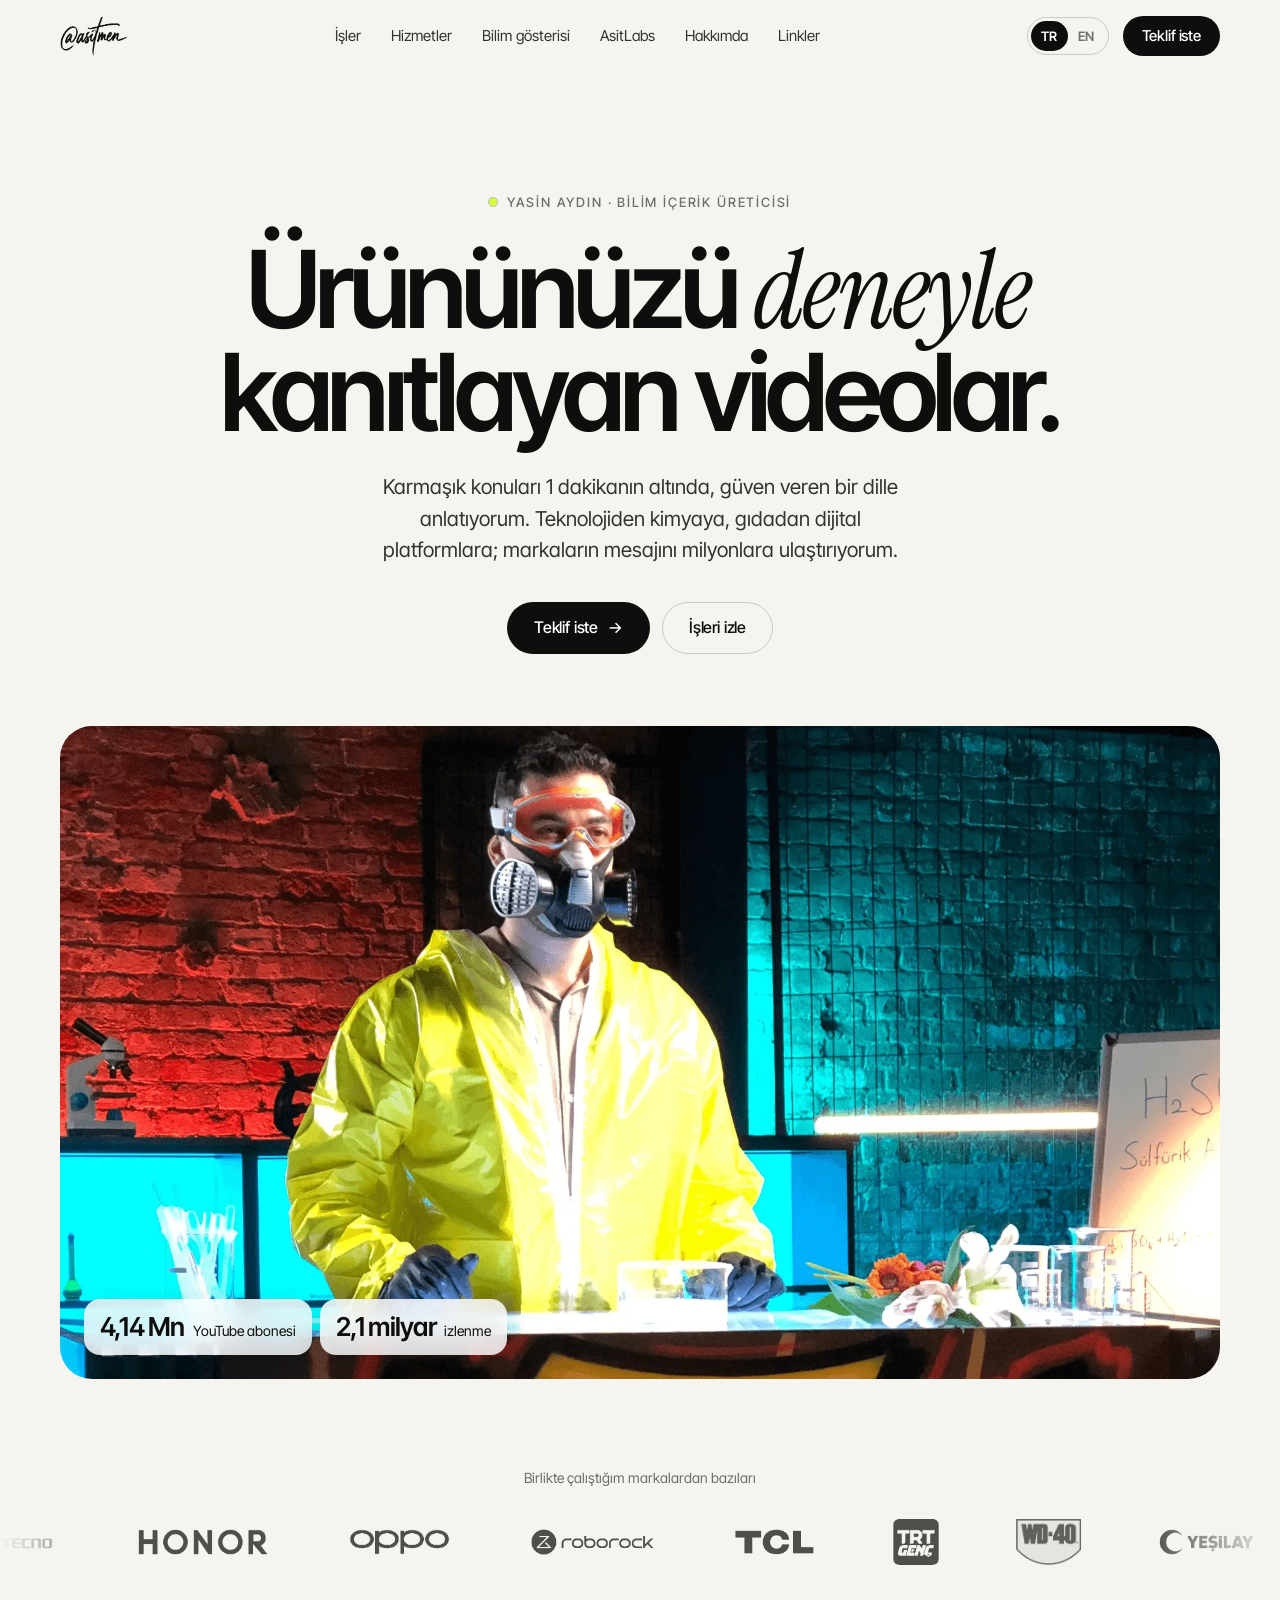
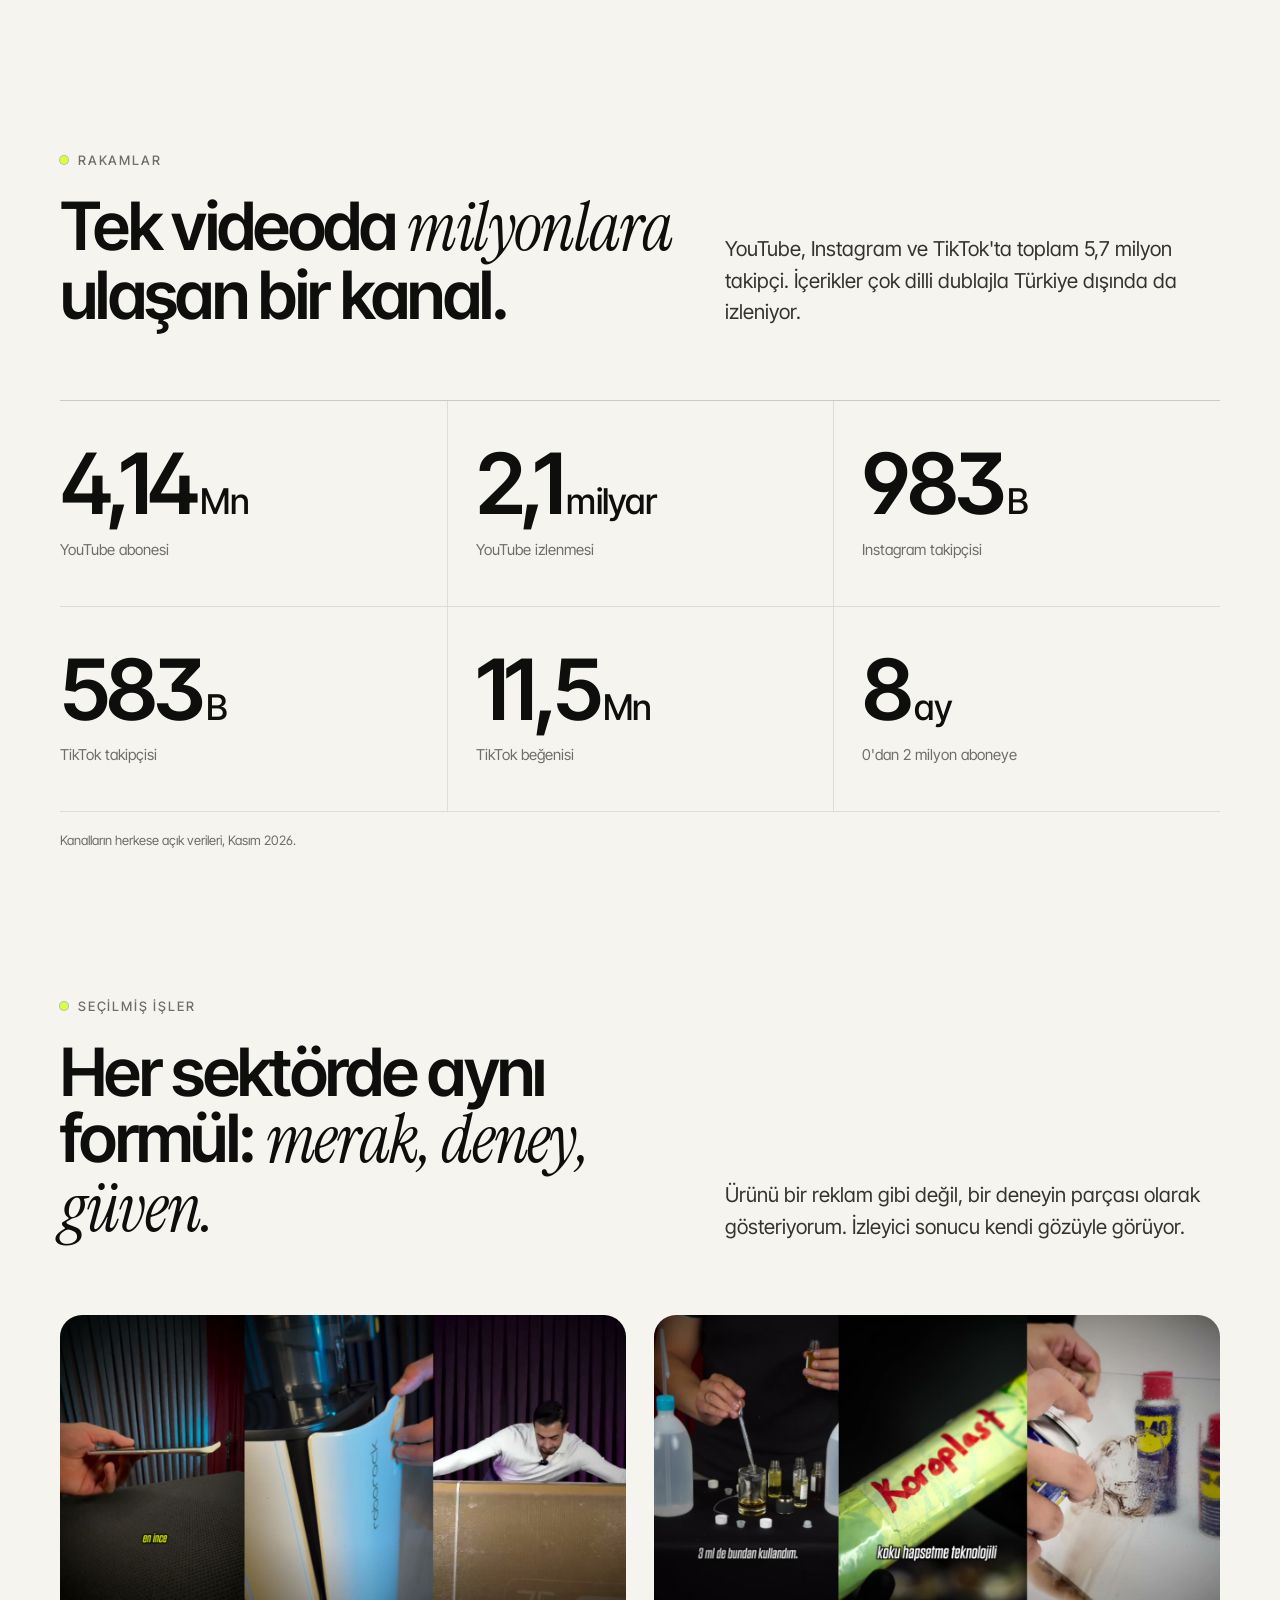
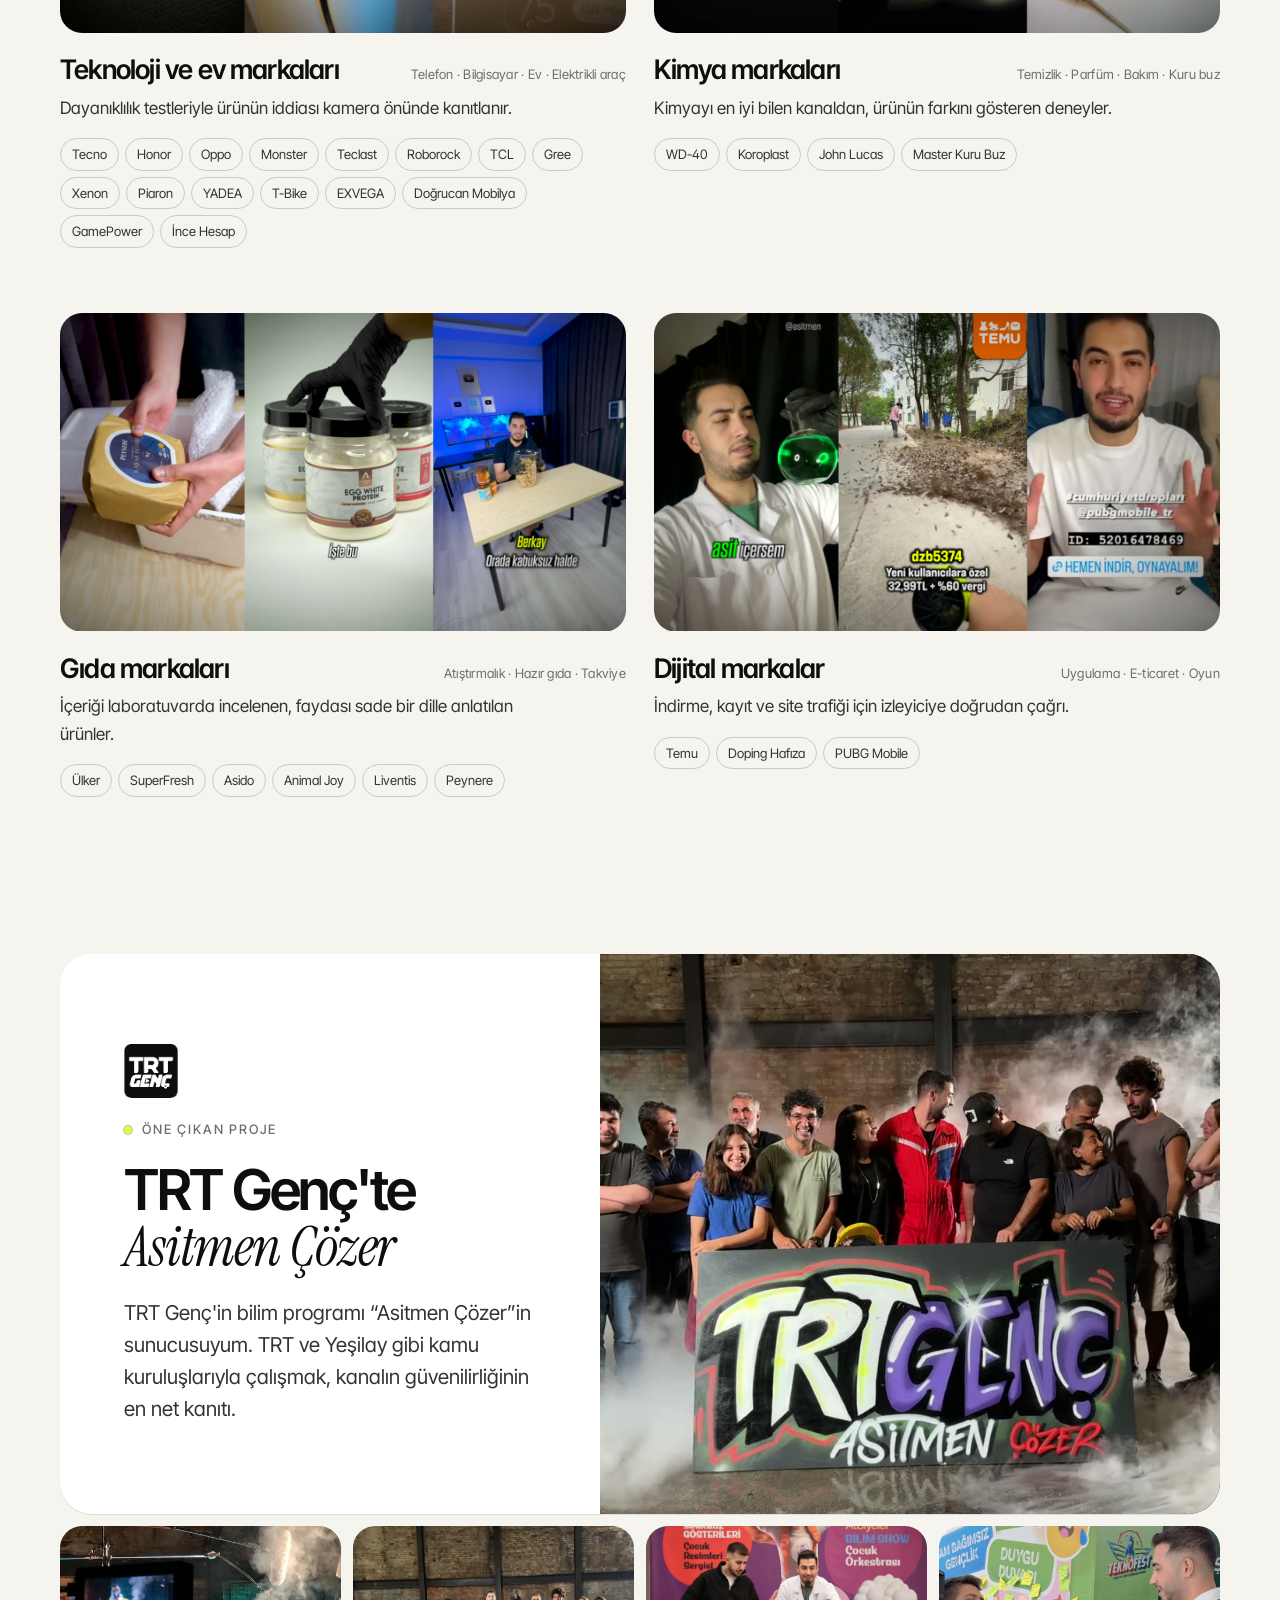
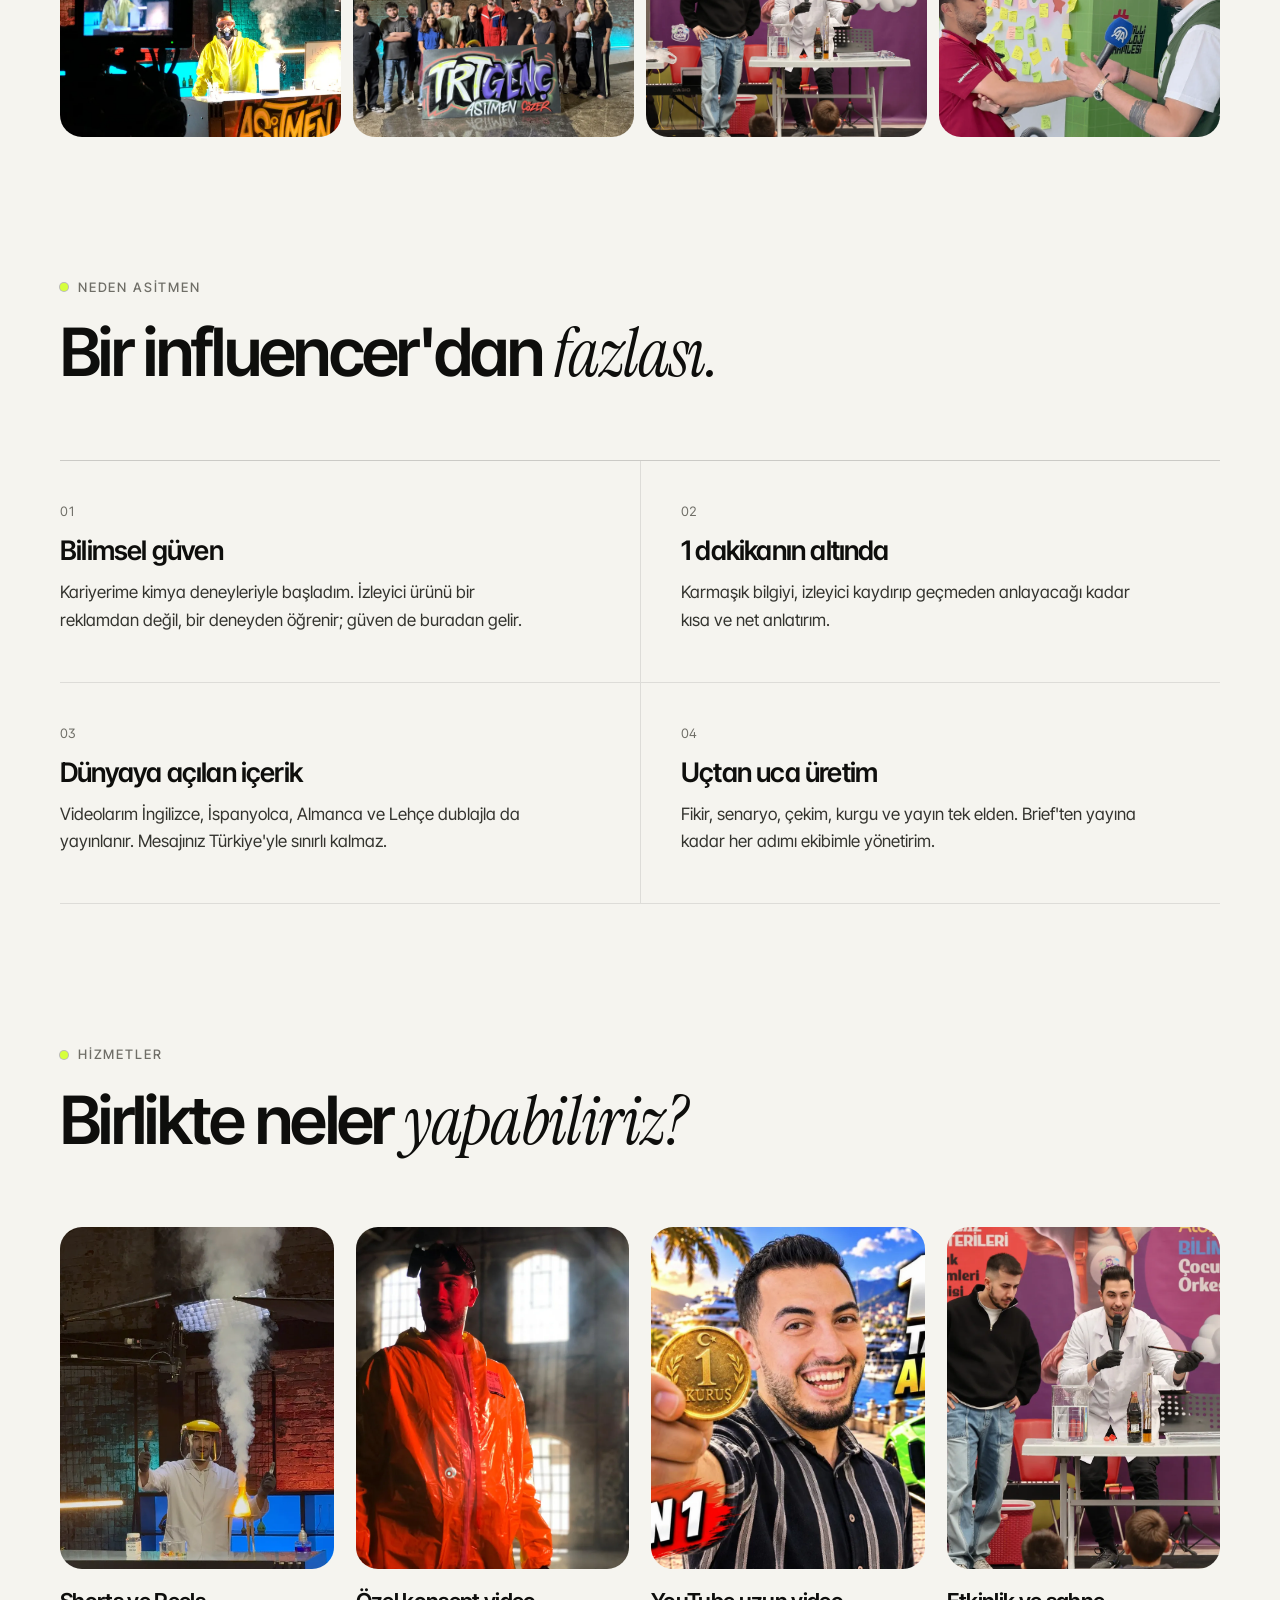
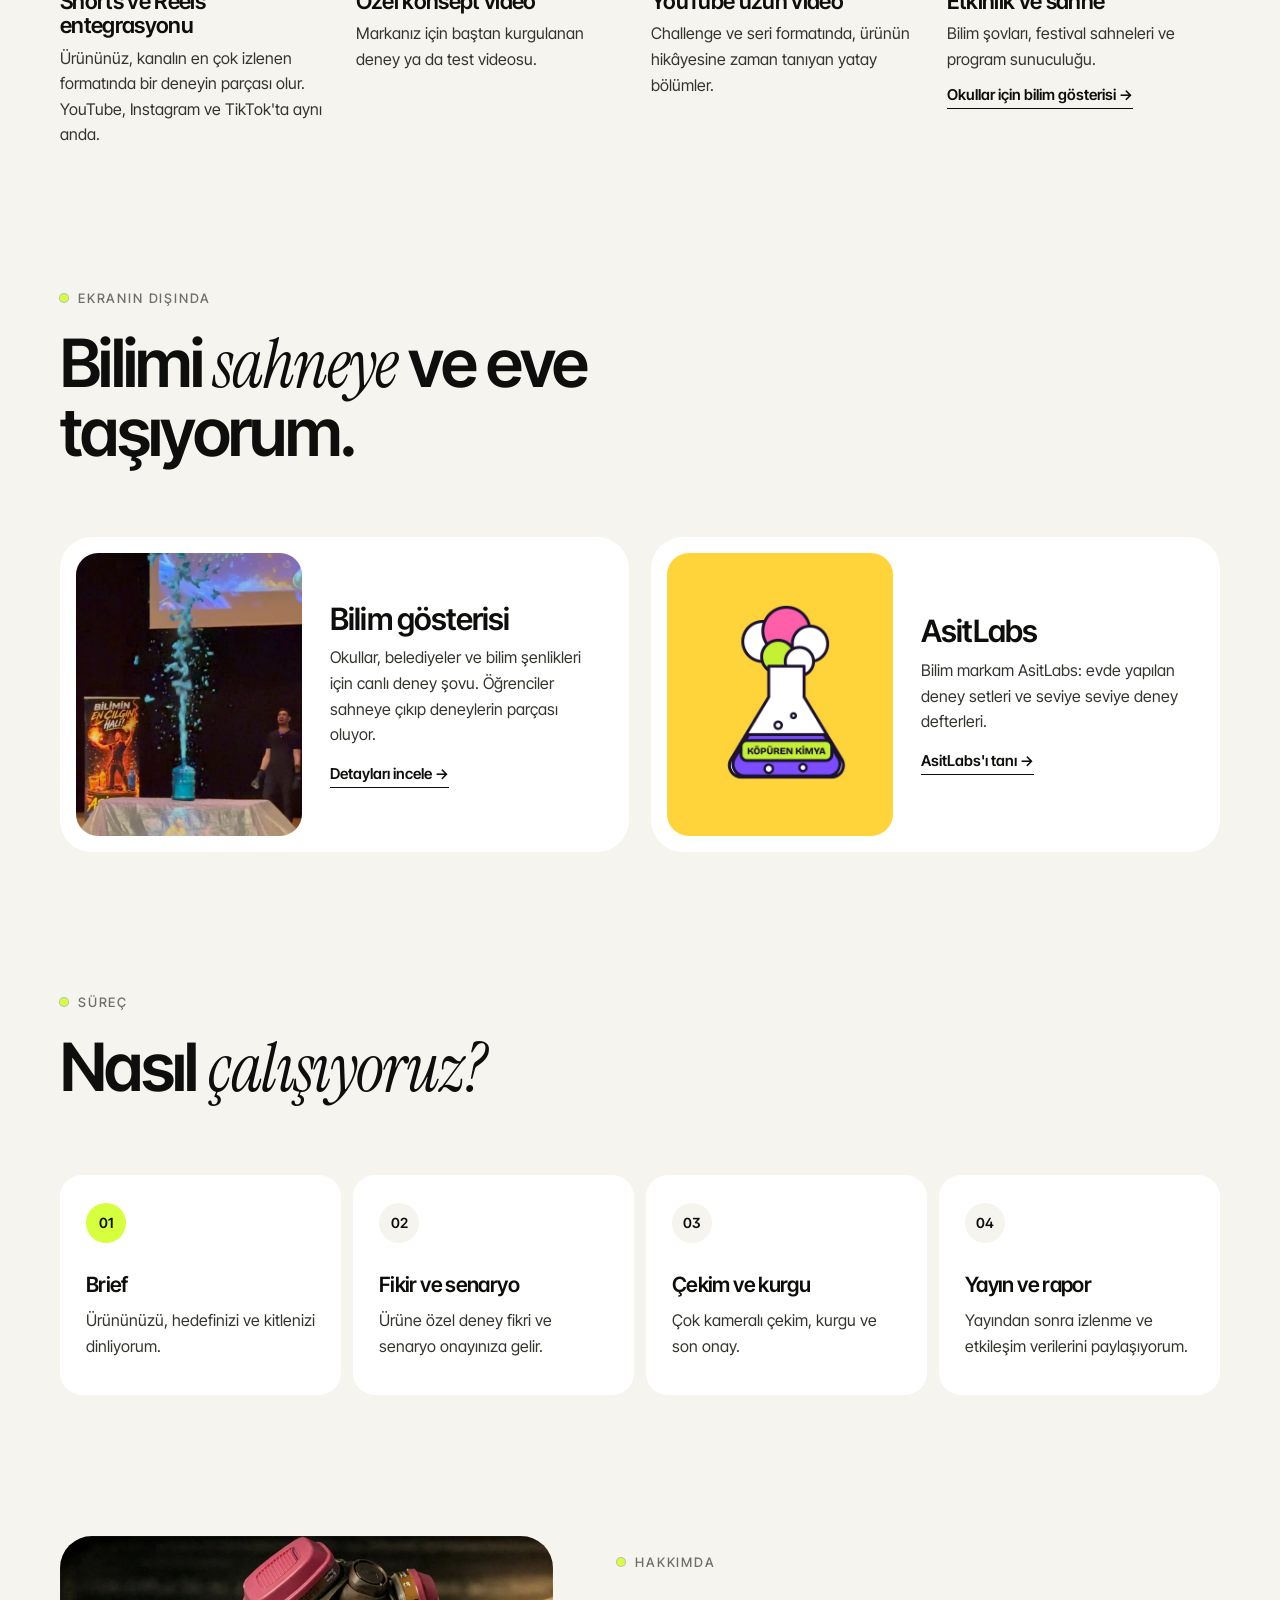
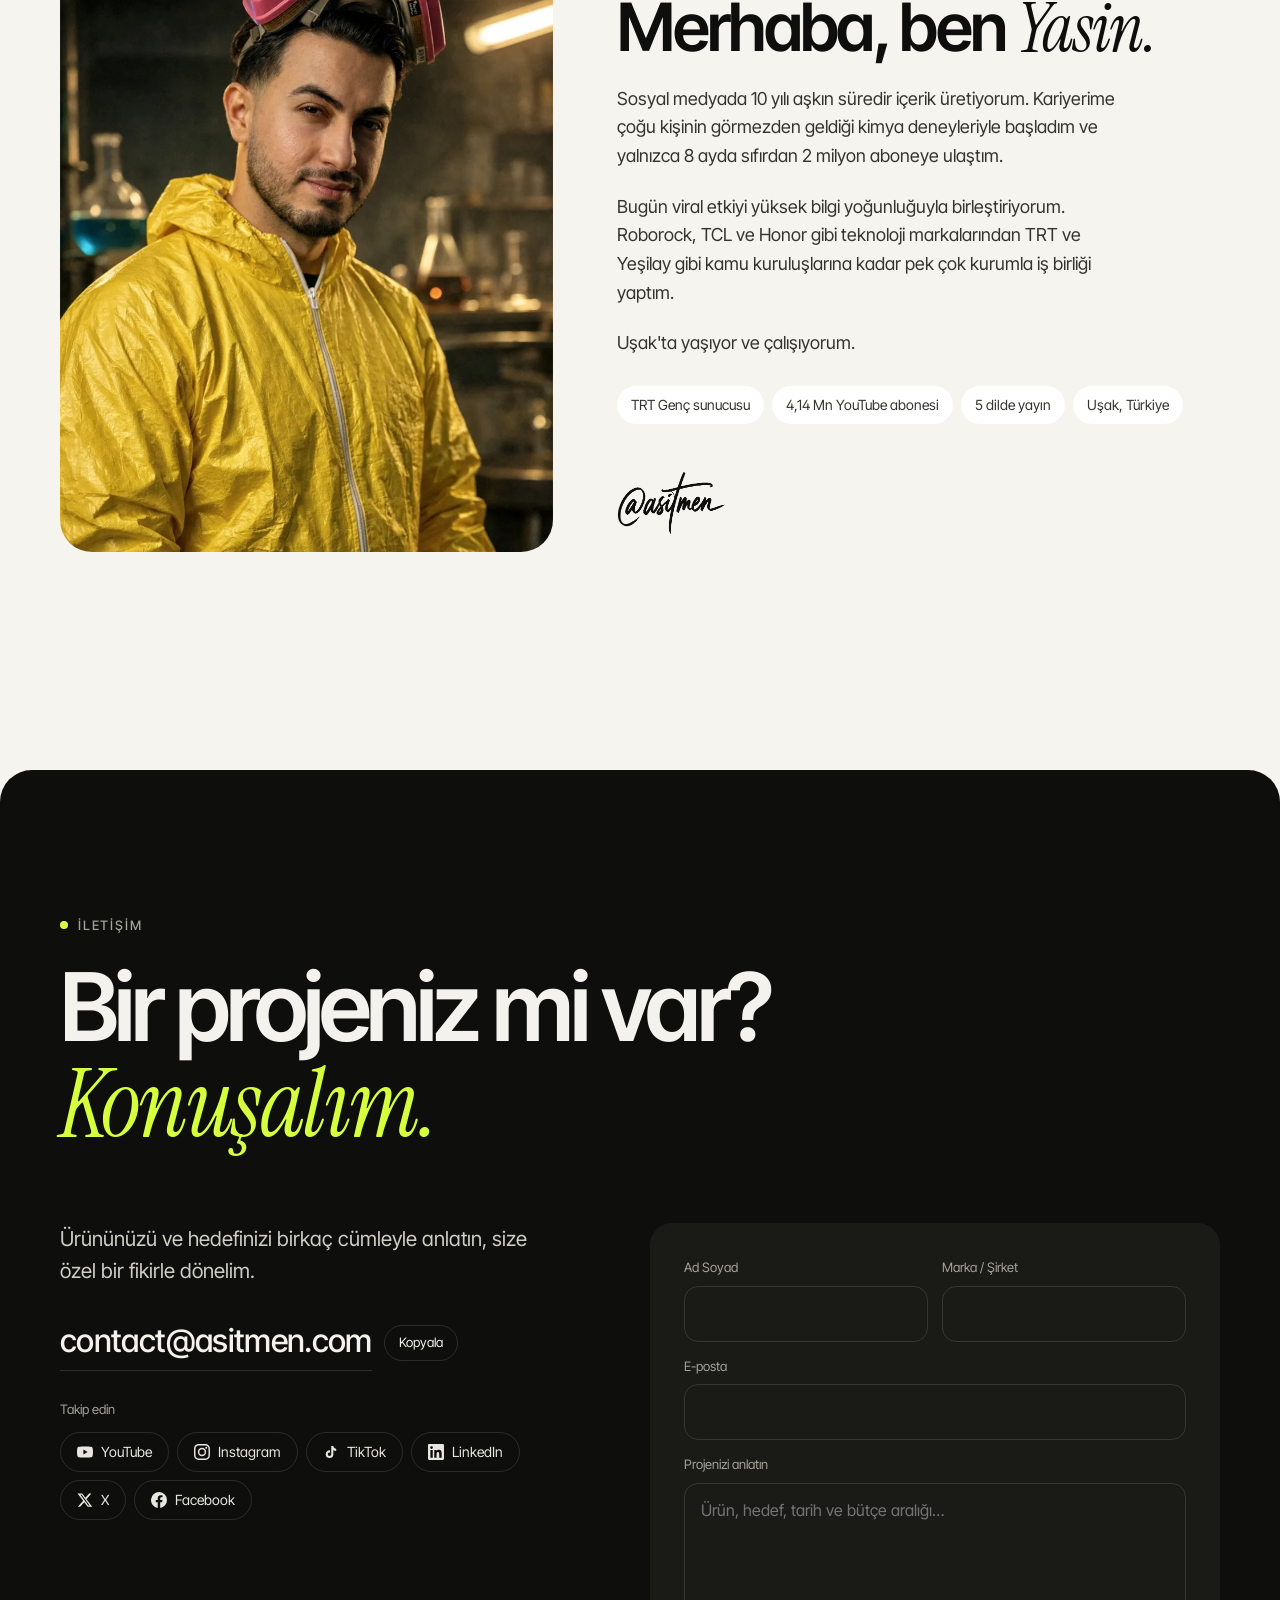
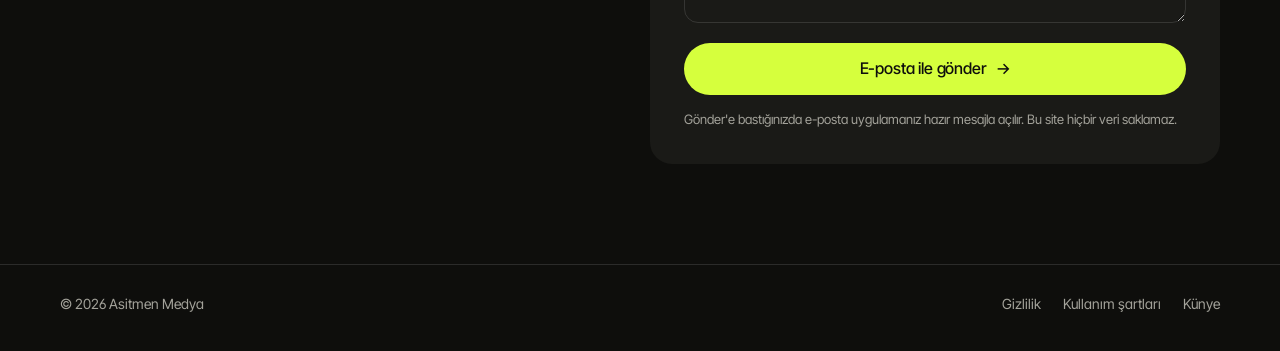
==== commit c5236220: "Üst menüye Linkler; linkler sayfasında #reklam etiketi" ====
--- a/index.html
+++ b/index.html
@@ -26,7 +26,7 @@
 <link rel="preconnect" href="https://fonts.googleapis.com">
 <link rel="preconnect" href="https://fonts.gstatic.com" crossorigin>
 <link rel="stylesheet" href="https://fonts.googleapis.com/css2?family=Instrument+Serif:ital@0;1&family=Inter+Tight:wght@400;500;600;700&display=swap">
-<link rel="stylesheet" href="/static/style.css?v=1795440701">
+<link rel="stylesheet" href="/static/style.css?v=1795440816">
 <script>document.documentElement.classList.add('js')</script>
 <script type="application/ld+json">{"@context": "https://schema.org", "@type": "Person", "name": "Yasin Aydın", "alternateName": "Asitmen", "url": "https://www.asitmen.com/", "image": "https://www.asitmen.com/static/img/og.jpg", "email": "mailto:contact@asitmen.com", "jobTitle": "Bilim içerik üreticisi", "address": {"@type": "PostalAddress", "addressLocality": "Uşak", "addressCountry": "TR"}, "sameAs": ["https://www.youtube.com/@asitmen", "https://www.instagram.com/asitmen", "https://www.tiktok.com/@asitmen", "https://www.linkedin.com/in/asitmen", "https://x.com/asitmen", "https://www.facebook.com/asitmenfb"]}</script>
 
@@ -36,8 +36,9 @@
 <header class="nav">
   <div class="wrap nav-inner">
     <a class="brand" href="/" aria-label="Asitmen"><img src="/static/img/logo/imza.png" alt="@asitmen" width="857" height="505"></a>
-    <nav class="nav-links" aria-label="Menu"><a href="#isler">İşler</a><a href="#hizmetler">Hizmetler</a><a href="/bilim-gosterisi/">Bilim gösterisi</a><a href="/asitlabs/">AsitLabs</a><a href="#hakkimda">Hakkımda</a></nav>
+    <nav class="nav-links" aria-label="Menu"><a href="#isler">İşler</a><a href="#hizmetler">Hizmetler</a><a href="/bilim-gosterisi/">Bilim gösterisi</a><a href="/asitlabs/">AsitLabs</a><a href="#hakkimda">Hakkımda</a><a href="/link/">Linkler</a></nav>
     <div class="nav-right">
+      <a class="nav-quick" href="/link/">Linkler</a>
       <div class="lang" role="group" aria-label="Dil / Language">
         <a href="/" hreflang="tr" lang="tr" aria-current="true">TR</a>
         <a href="/en/" hreflang="en" lang="en" aria-current="false">EN</a>
@@ -249,6 +250,6 @@
     </div>
   </footer>
 </div>
-<script src="/static/main.js?v=1795440701" defer></script>
+<script src="/static/main.js?v=1795440816" defer></script>
 </body>
 </html>
--- a/static/style.css
+++ b/static/style.css
@@ -467,3 +467,11 @@
 .cta-left { justify-content: flex-start; margin-top: 36px; }
 .btn-ghost-dark { border-color: var(--dark-line); color: #f3f2ec; background: transparent; }
 .btn-ghost-dark:hover { border-color: #f3f2ec; }
+
+/* ---------- üst menü: Linkler ---------- */
+.nav-quick { display: inline-flex; align-items: center; height: 38px; padding: 0 12px; font-size: 14px; font-weight: 600; border: 1px solid var(--line-strong); border-radius: 999px; color: var(--ink); transition: border-color 0.2s, color 0.2s; }
+.nav-quick:hover { border-color: var(--ink); }
+.nav.on-dark .nav-quick { color: #f3f2ec; border-color: var(--dark-line); }
+@media (min-width: 900px) { .nav-quick { display: none; } }
+@media (min-width: 900px) and (max-width: 1099px) { .nav-links { gap: 20px; } }
+.tag { text-transform: none; letter-spacing: 0.02em; }
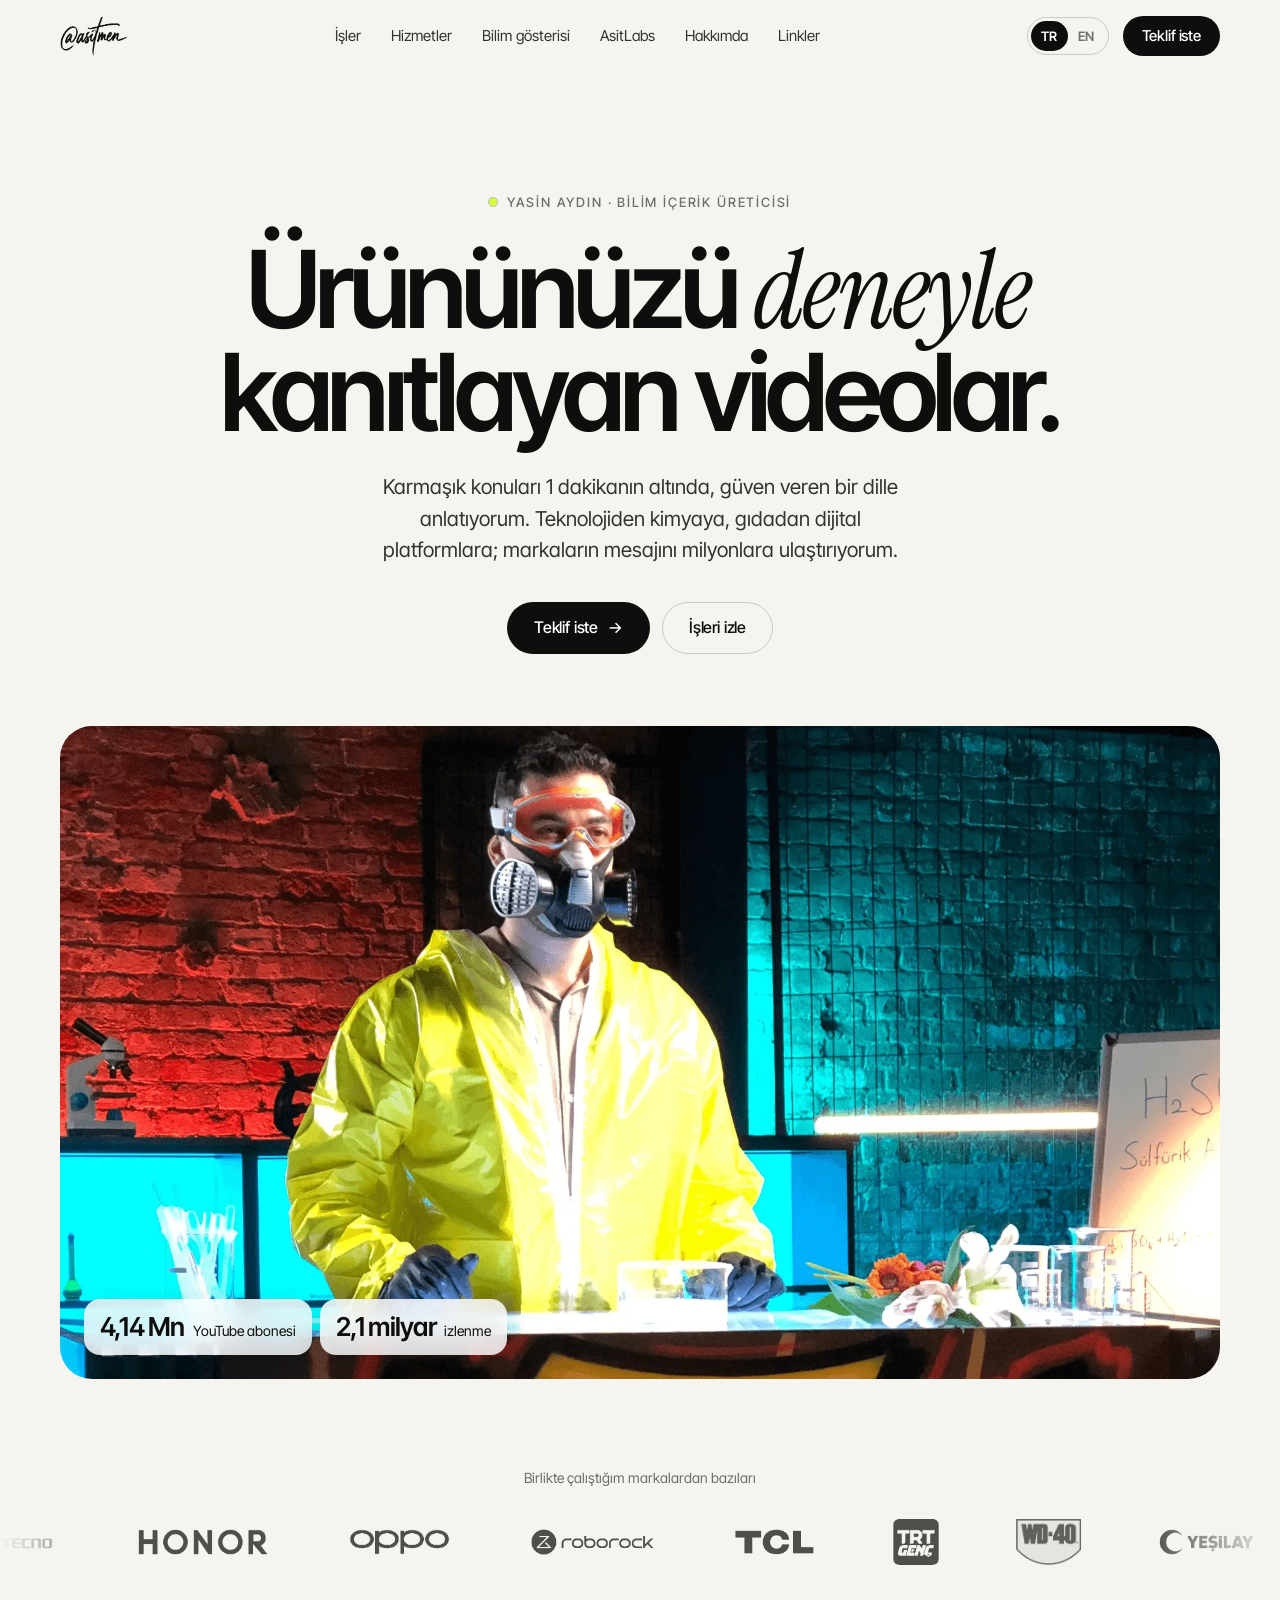
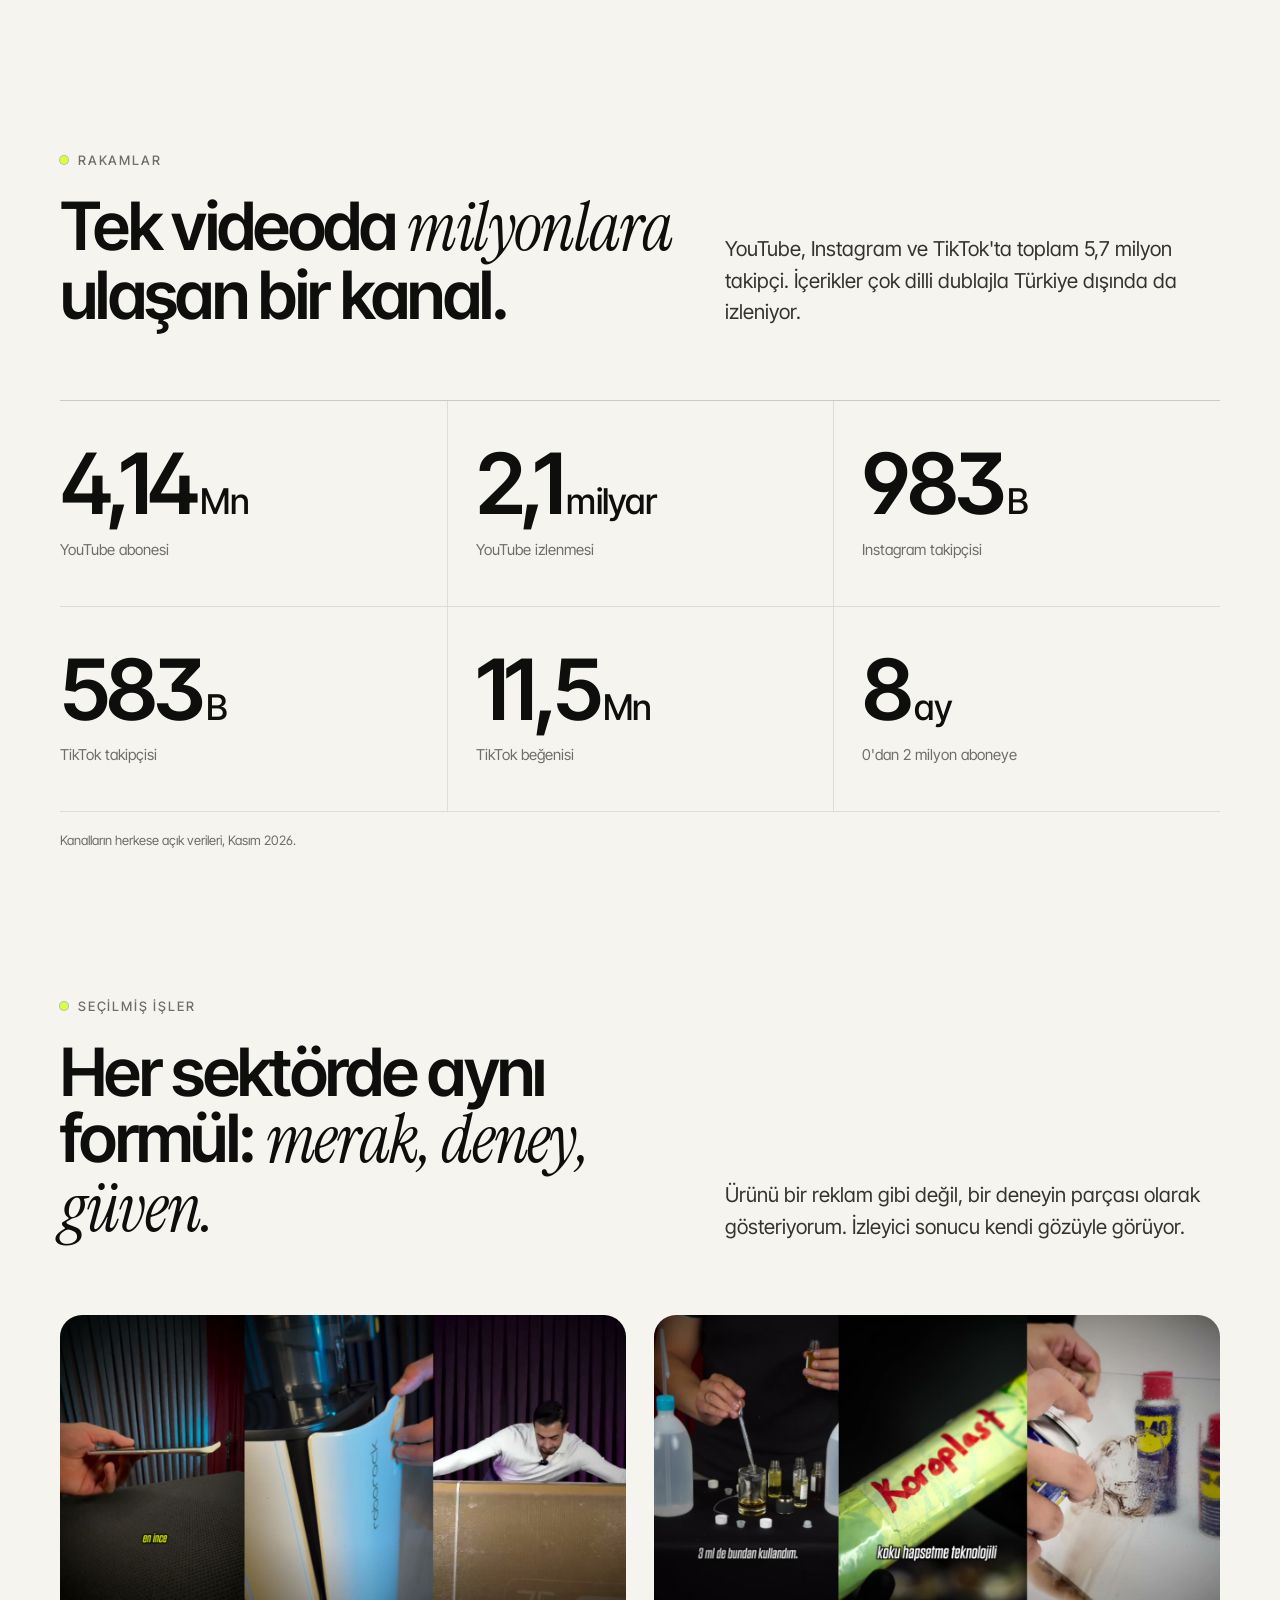
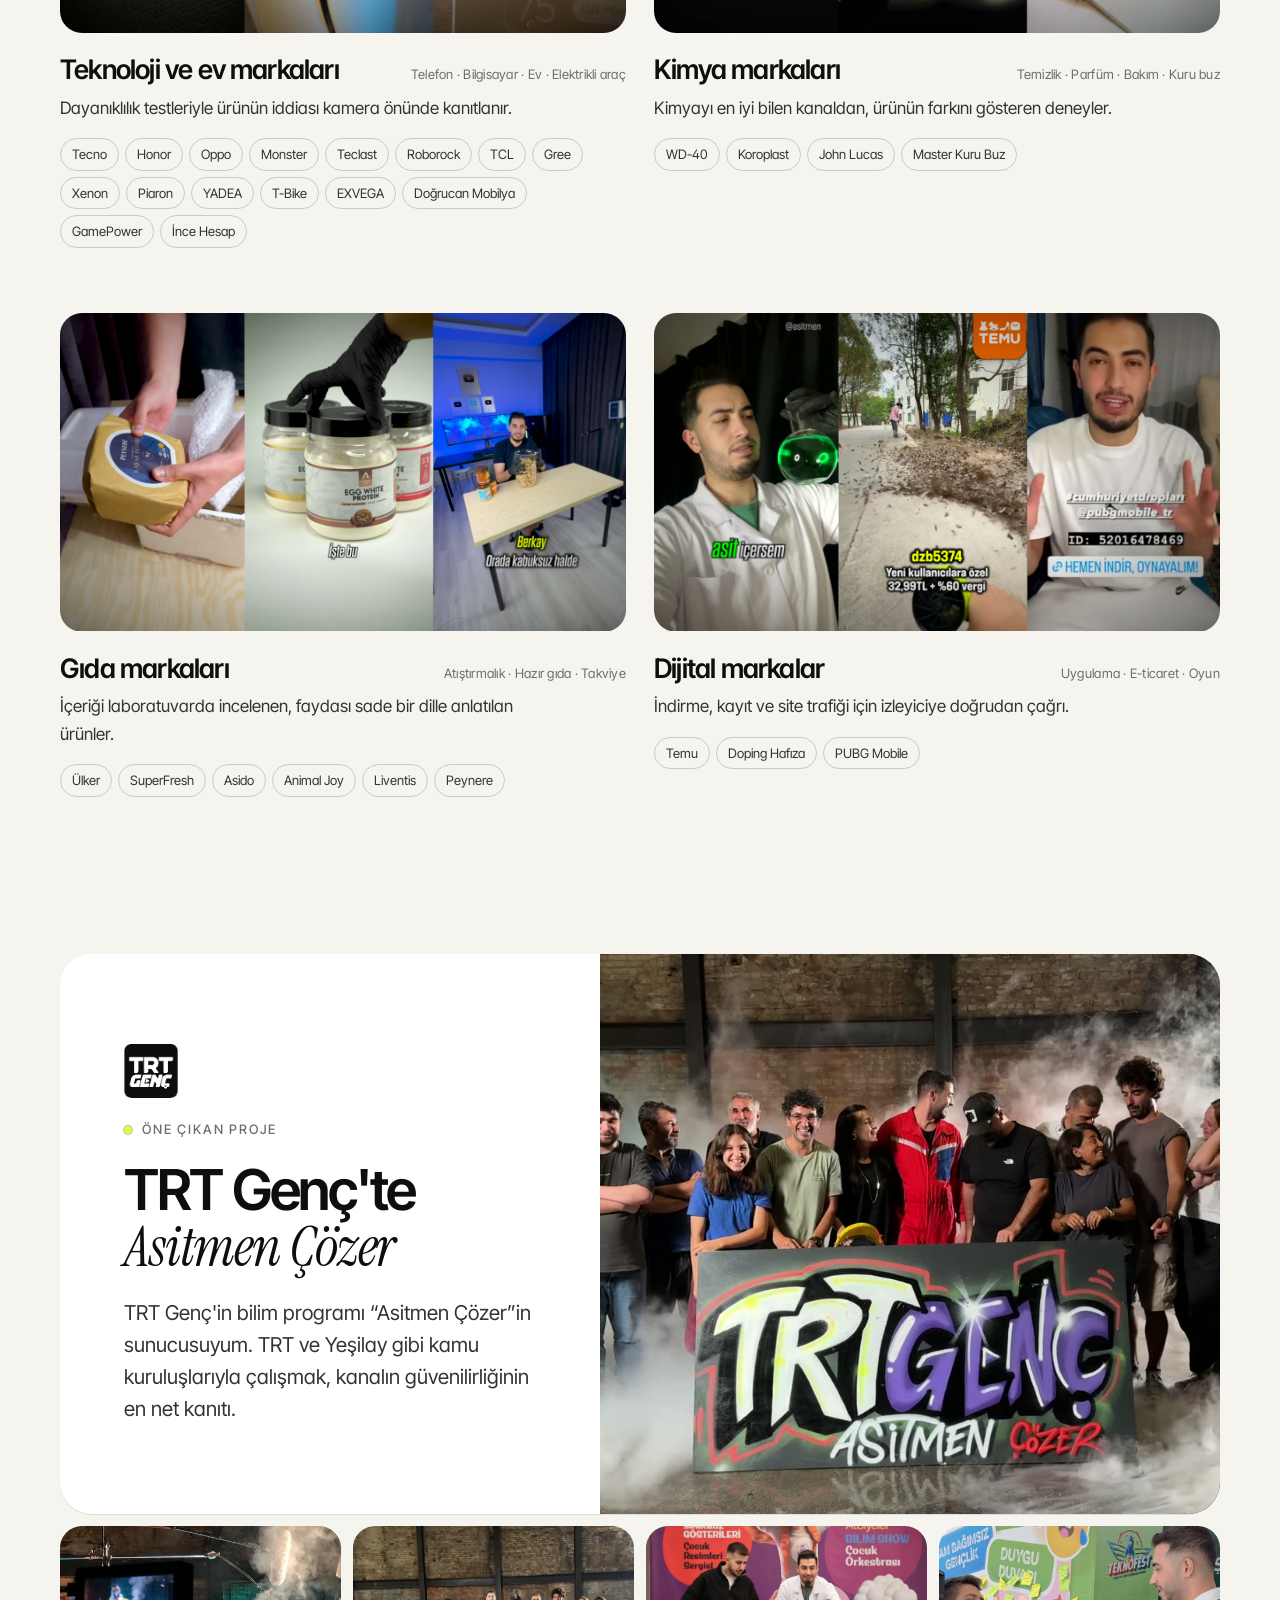
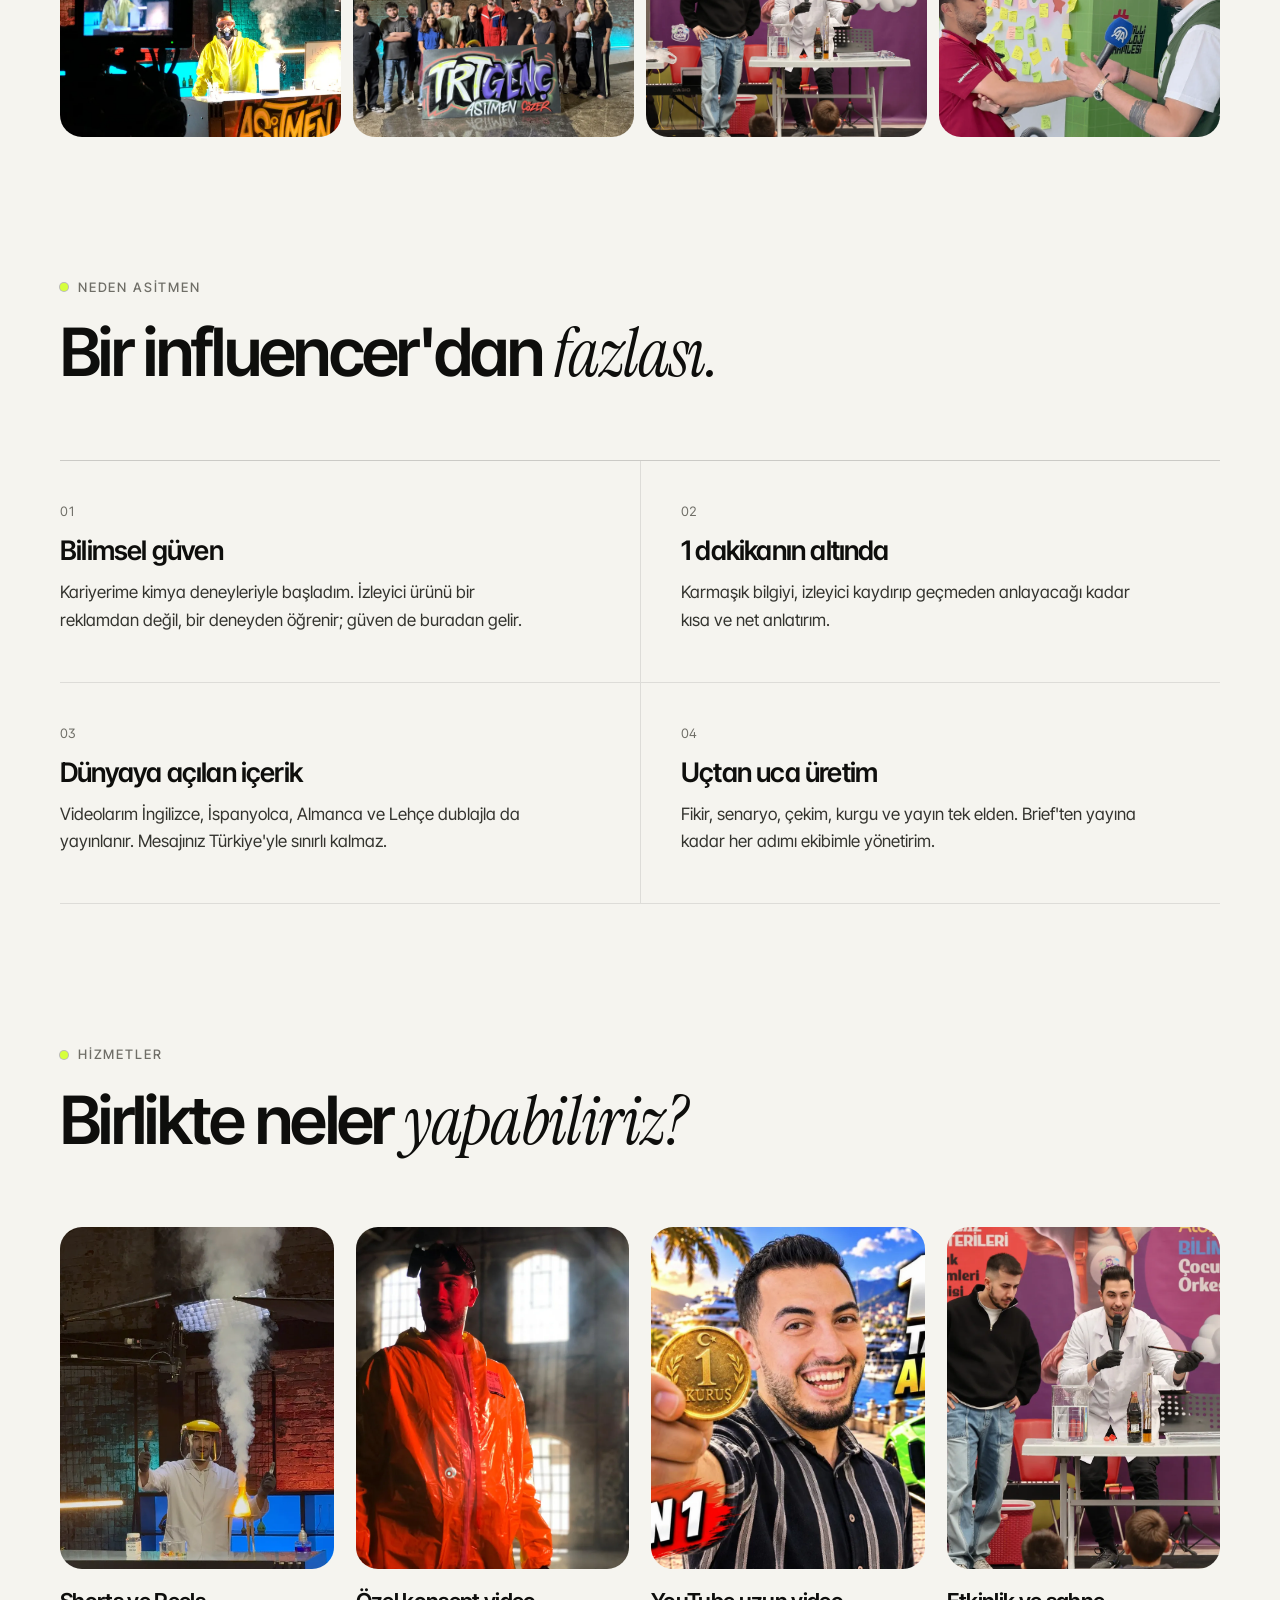
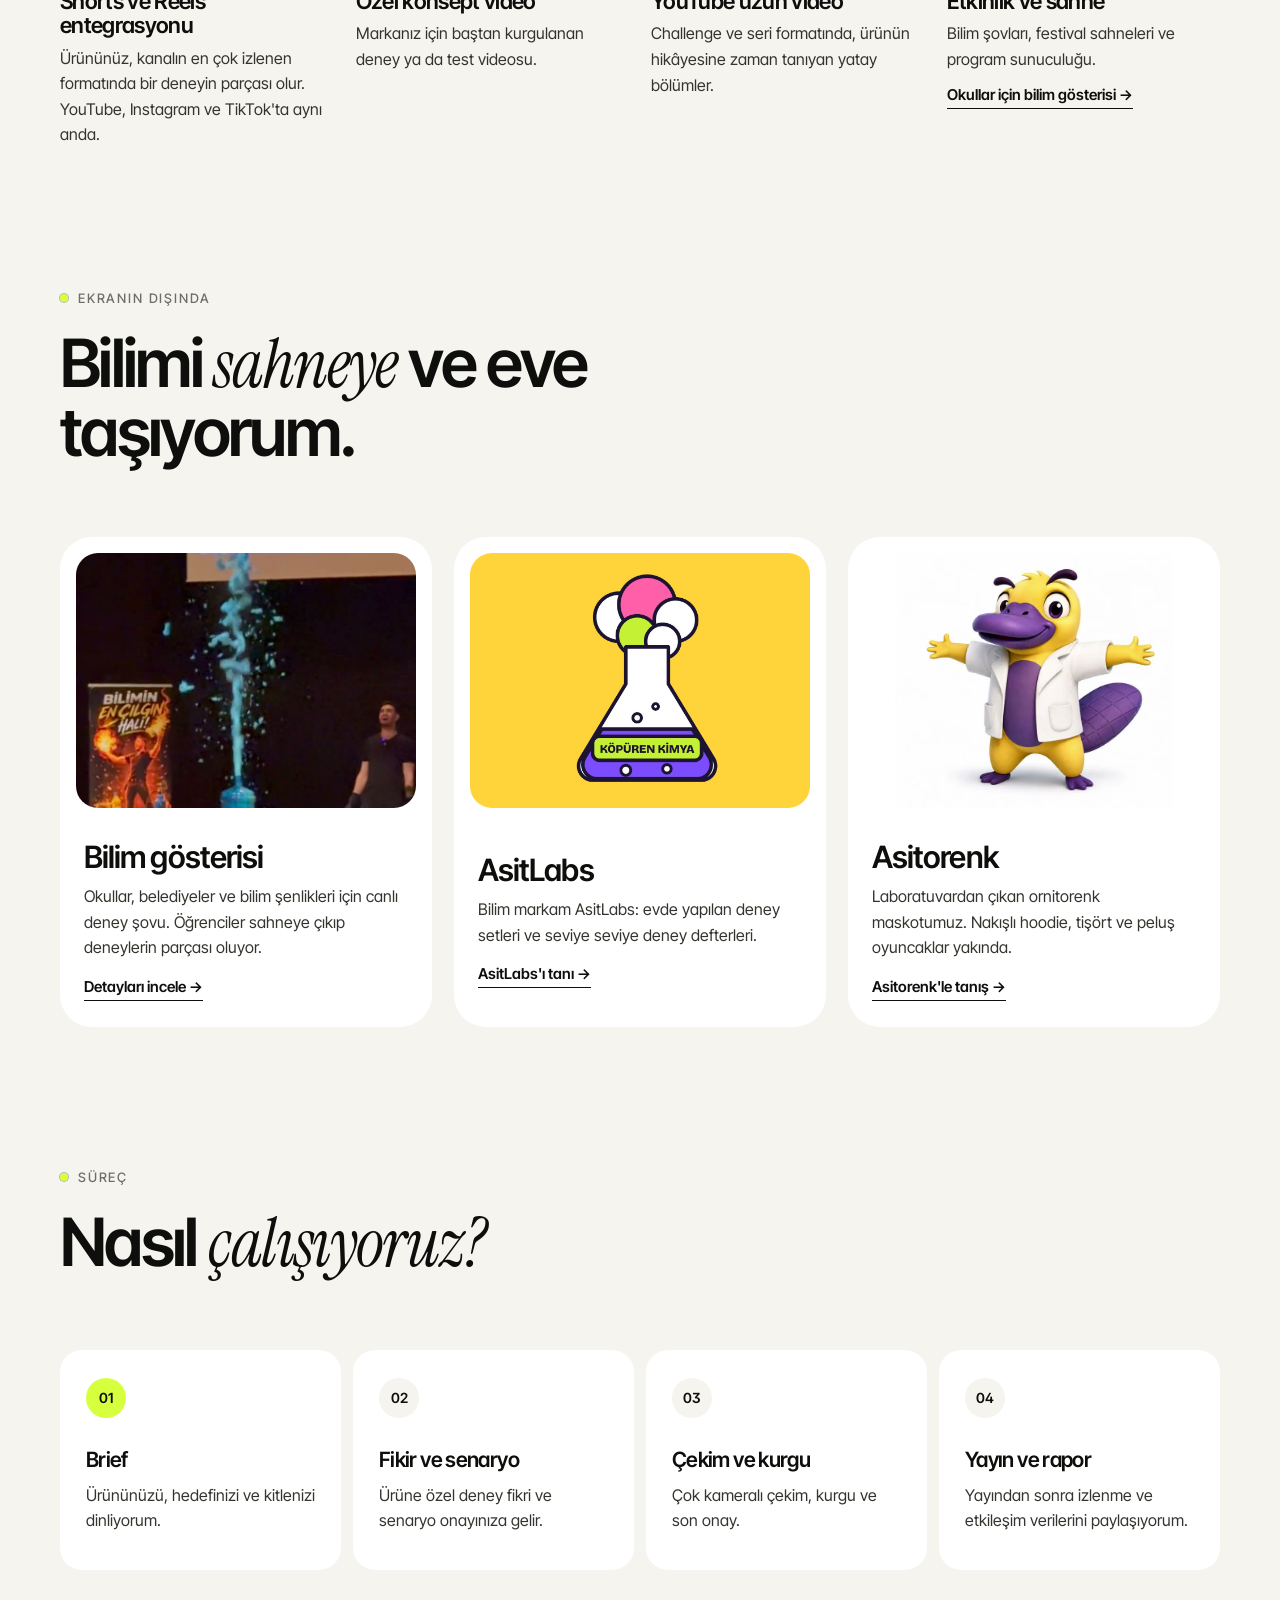
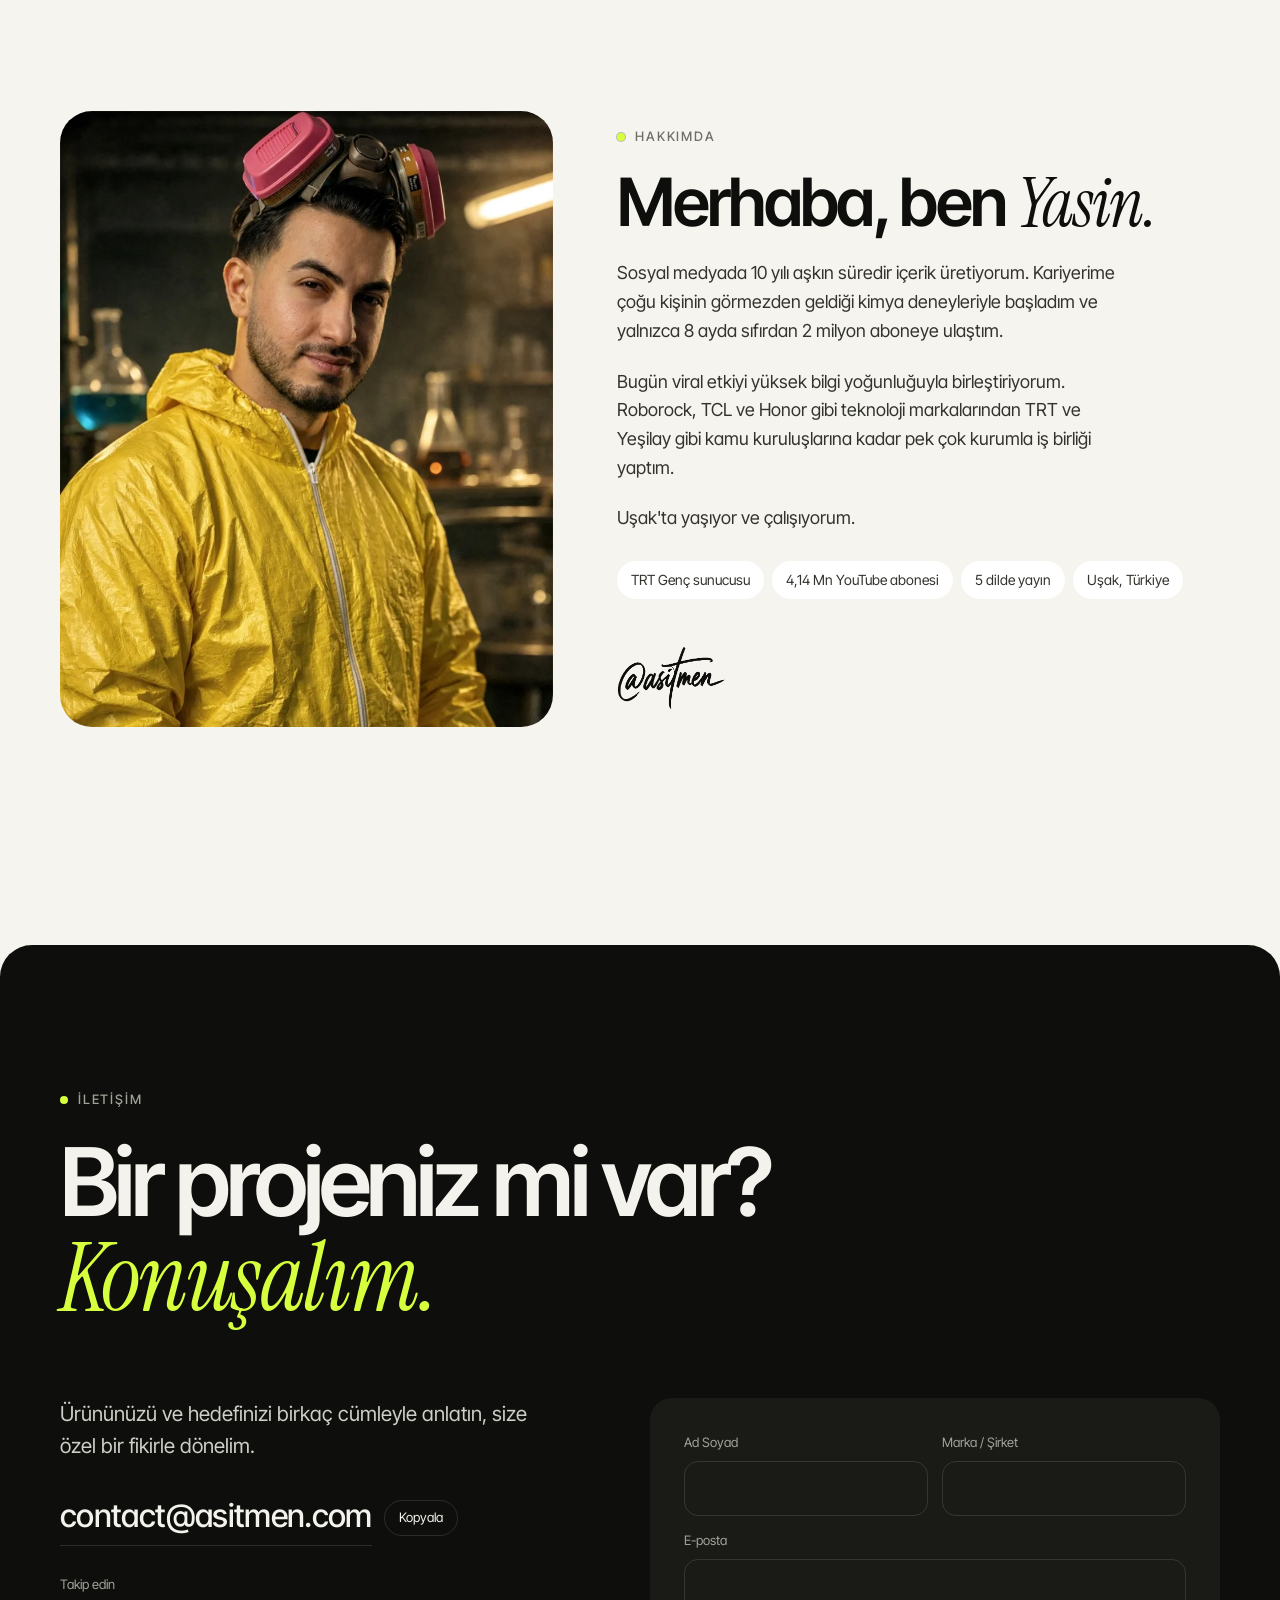
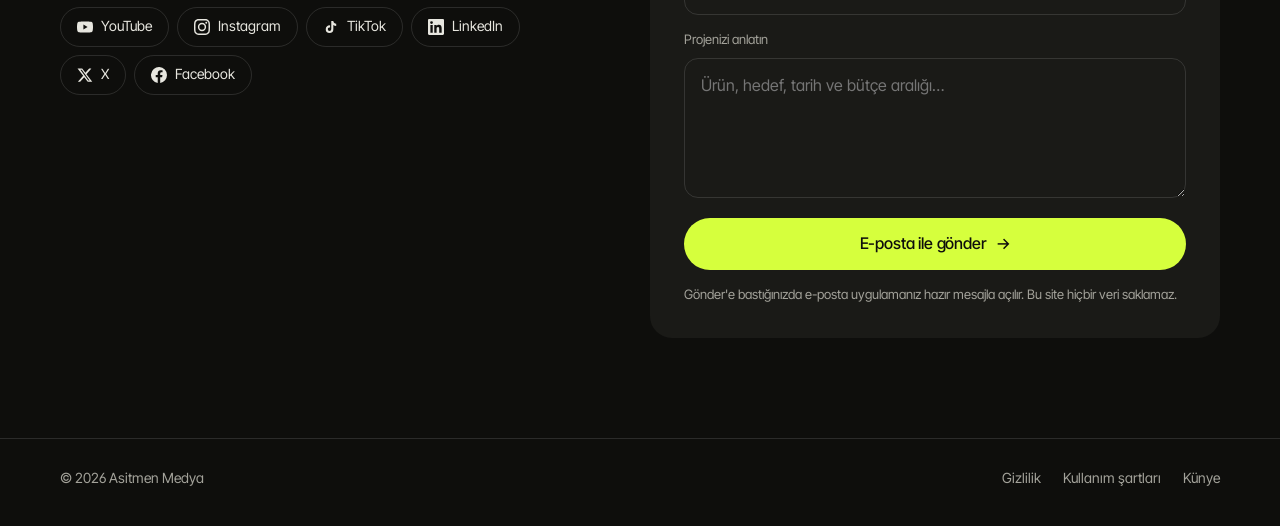
==== commit a2fc45f0: "Asitorenk sayfası ve ana sayfa kartı" ====
--- a/index.html
+++ b/index.html
@@ -26,7 +26,7 @@
 <link rel="preconnect" href="https://fonts.googleapis.com">
 <link rel="preconnect" href="https://fonts.gstatic.com" crossorigin>
 <link rel="stylesheet" href="https://fonts.googleapis.com/css2?family=Instrument+Serif:ital@0;1&family=Inter+Tight:wght@400;500;600;700&display=swap">
-<link rel="stylesheet" href="/static/style.css?v=1795440816">
+<link rel="stylesheet" href="/static/style.css?v=1795444977">
 <script>document.documentElement.classList.add('js')</script>
 <script type="application/ld+json">{"@context": "https://schema.org", "@type": "Person", "name": "Yasin Aydın", "alternateName": "Asitmen", "url": "https://www.asitmen.com/", "image": "https://www.asitmen.com/static/img/og.jpg", "email": "mailto:contact@asitmen.com", "jobTitle": "Bilim içerik üreticisi", "address": {"@type": "PostalAddress", "addressLocality": "Uşak", "addressCountry": "TR"}, "sameAs": ["https://www.youtube.com/@asitmen", "https://www.instagram.com/asitmen", "https://www.tiktok.com/@asitmen", "https://www.linkedin.com/in/asitmen", "https://x.com/asitmen", "https://www.facebook.com/asitmenfb"]}</script>
 
@@ -185,7 +185,7 @@
         <span class="eyebrow">Ekranın dışında</span>
         <h2>Bilimi <em>sahneye</em> ve eve taşıyorum.</h2>
       </div>
-      <div class="more"><a class="more-card reveal" href="/bilim-gosterisi/"><div class="more-media"><video data-autoplay muted loop playsinline preload="none" poster="/static/img/sahne-renkler-poster.jpg" aria-hidden="true"><source src="/static/labs/renkler.mp4" type="video/mp4"></video></div><div class="more-text"><h3>Bilim gösterisi</h3><p>Okullar, belediyeler ve bilim şenlikleri için canlı deney şovu. Öğrenciler sahneye çıkıp deneylerin parçası oluyor.</p><span class="service-link">Detayları incele →</span></div></a><a class="more-card reveal" href="/asitlabs/"><div class="more-media"><img src="/static/labs/kopuren-kimya.jpg" alt="" loading="lazy" width="1200" height="1200"></div><div class="more-text"><h3>AsitLabs</h3><p>Bilim markam AsitLabs: evde yapılan deney setleri ve seviye seviye deney defterleri.</p><span class="service-link">AsitLabs&#x27;ı tanı →</span></div></a></div>
+      <div class="more"><a class="more-card reveal" href="/bilim-gosterisi/"><div class="more-media"><video data-autoplay muted loop playsinline preload="none" poster="/static/img/sahne-renkler-poster.jpg" aria-hidden="true"><source src="/static/labs/renkler.mp4" type="video/mp4"></video></div><div class="more-text"><h3>Bilim gösterisi</h3><p>Okullar, belediyeler ve bilim şenlikleri için canlı deney şovu. Öğrenciler sahneye çıkıp deneylerin parçası oluyor.</p><span class="service-link">Detayları incele →</span></div></a><a class="more-card reveal" href="/asitlabs/"><div class="more-media"><img src="/static/labs/kopuren-kimya.jpg" alt="" loading="lazy" width="1200" height="1200"></div><div class="more-text"><h3>AsitLabs</h3><p>Bilim markam AsitLabs: evde yapılan deney setleri ve seviye seviye deney defterleri.</p><span class="service-link">AsitLabs&#x27;ı tanı →</span></div></a><a class="more-card reveal" href="/asitorenk/"><div class="more-media"><video class="contain" data-autoplay muted loop playsinline preload="none" poster="/static/asitorenk/tanis1.jpg" aria-hidden="true"><source src="/static/asitorenk/tanis1.mp4" type="video/mp4"></video></div><div class="more-text"><h3>Asitorenk</h3><p>Laboratuvardan çıkan ornitorenk maskotumuz. Nakışlı hoodie, tişört ve peluş oyuncaklar yakında.</p><span class="service-link">Asitorenk&#x27;le tanış →</span></div></a></div>
     </div>
   </section>
 
@@ -250,6 +250,6 @@
     </div>
   </footer>
 </div>
-<script src="/static/main.js?v=1795440816" defer></script>
+<script src="/static/main.js?v=1795444977" defer></script>
 </body>
 </html>
--- a/static/style.css
+++ b/static/style.css
@@ -475,3 +475,28 @@
 @media (min-width: 900px) { .nav-quick { display: none; } }
 @media (min-width: 900px) and (max-width: 1099px) { .nav-links { gap: 20px; } }
 .tag { text-transform: none; letter-spacing: 0.02em; }
+.lp-section-head { display: flex; align-items: center; justify-content: space-between; gap: 12px; margin-bottom: 16px; }
+.lp-section-head h2 { margin-bottom: 0; }
+.tag-head { margin-top: 0; flex-shrink: 0; font-size: 13px; padding: 4px 11px; color: var(--ink-2); }
+
+/* /link: e-posta dokununca kopyalanır + Mail gönder */
+.lp-label small { font-size: 12px; color: var(--muted); }
+.lp-mail-copy { font: inherit; font-size: 18px; font-weight: 500; letter-spacing: -0.01em; color: var(--ink); background: transparent; border: 0; padding: 6px 10px; margin-left: -10px; border-radius: 999px; cursor: copy; text-decoration: underline dotted var(--line-strong); text-underline-offset: 4px; transition: background 0.2s; overflow-wrap: anywhere; text-align: left; }
+.lp-mail-copy:hover { background: rgba(14, 14, 12, 0.05); }
+.lp-mail-copy.done { background: var(--accent); text-decoration: none; }
+.lp-contact-row a.lp-mail-send { margin-left: auto; display: inline-flex; align-items: center; height: 36px; padding: 0 16px; border-radius: 999px; background: var(--ink); color: #fff; font-size: 14px; font-weight: 600; letter-spacing: 0; text-decoration: none; transition: transform 0.2s; }
+.lp-contact-row a.lp-mail-send:hover { transform: translateY(-1px); }
+@media (max-width: 420px) { .lp-mail-copy { font-size: 16px; } .lp-contact-row a.lp-mail-send { padding: 0 12px; font-size: 13px; height: 34px; } }
+
+/* ---------- Asitorenk sayfası + ana sayfada 3 kart ---------- */
+.page-hero-media.asitorenk-media { background: #3a2178; display: grid; place-items: center; padding: 8%; }
+.page-hero-media.asitorenk-media img { object-fit: contain; filter: drop-shadow(0 24px 28px rgba(10, 2, 40, 0.45)); }
+.feature-media.asitorenk-video { background: #fff; }
+.feature-media.asitorenk-video video { object-fit: contain; }
+@media (min-width: 900px) {
+  .more { grid-template-columns: repeat(3, minmax(0, 1fr)); }
+  .more-card { grid-template-columns: 1fr; align-items: start; }
+  .more-card .more-media { aspect-ratio: 4 / 3; }
+  .more-text { padding: 4px 8px 10px; }
+}
+.more-media video.contain { object-fit: contain; background: #fff; }
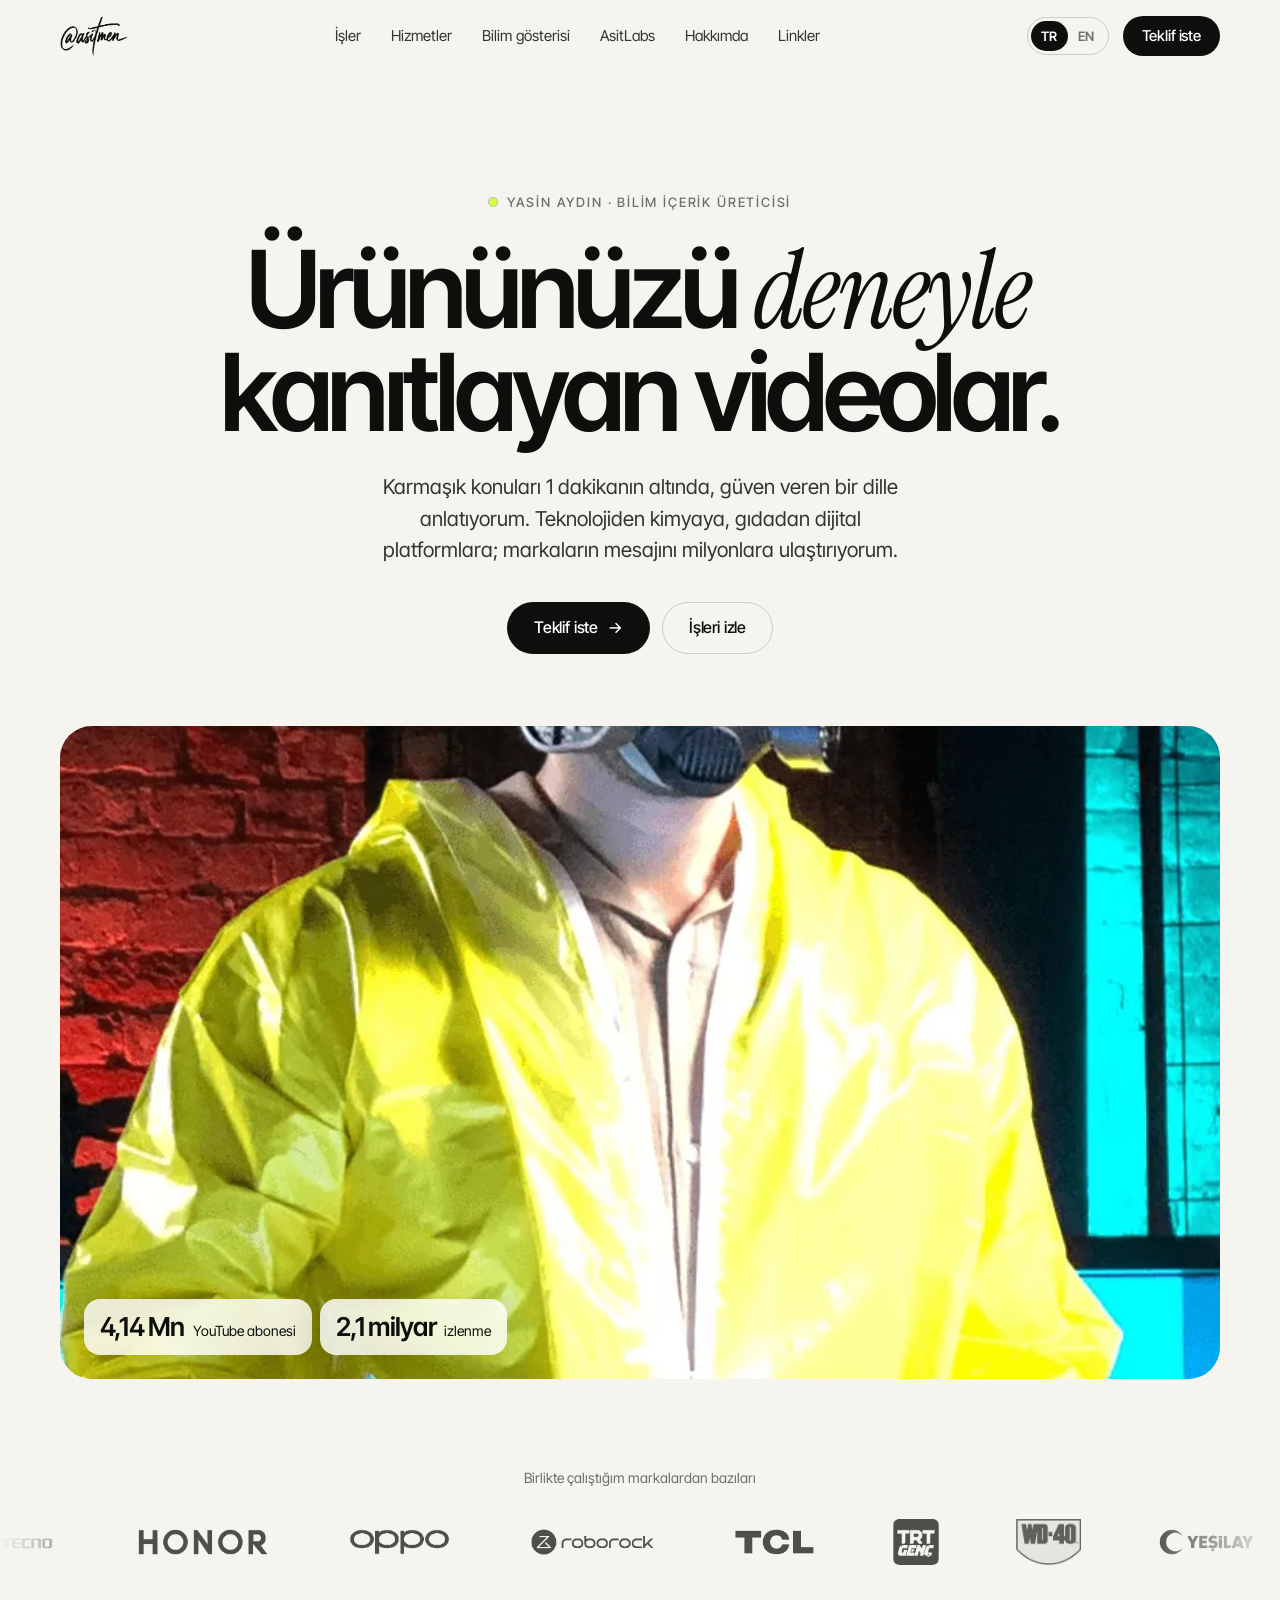
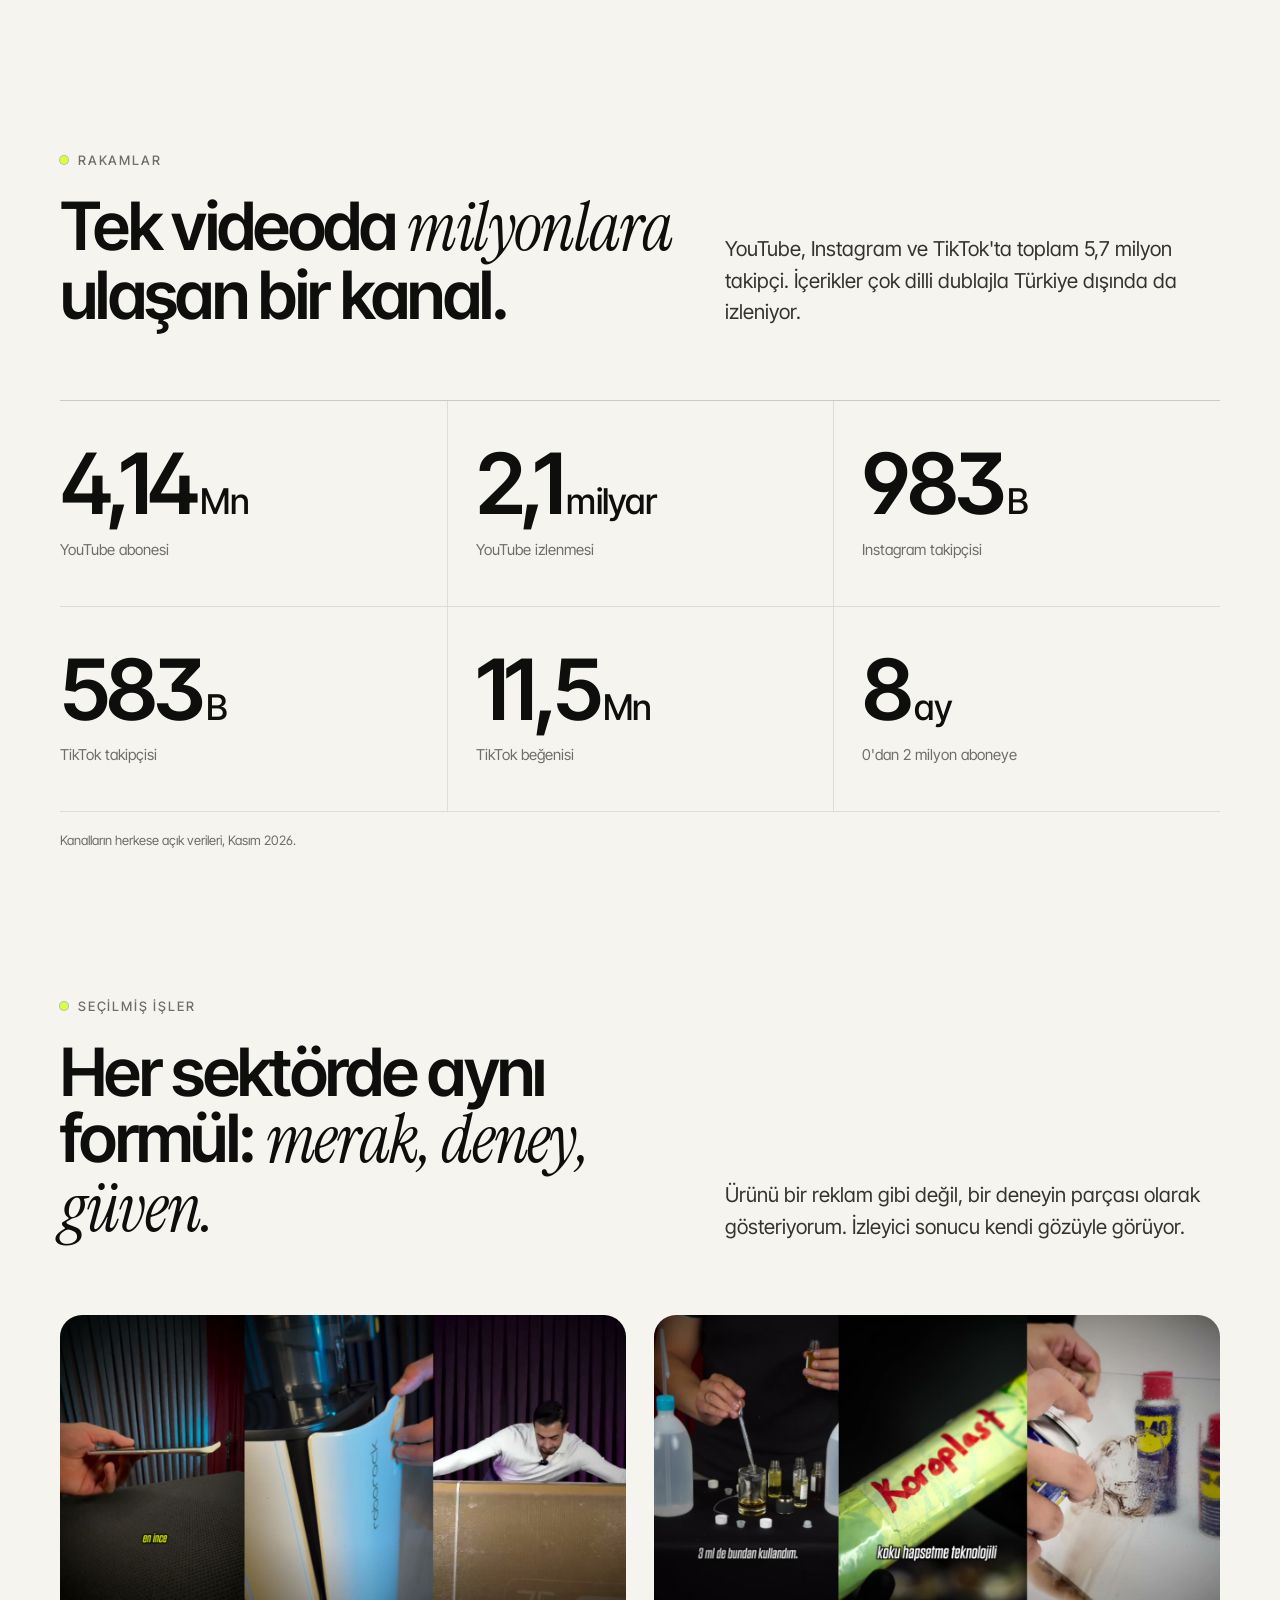
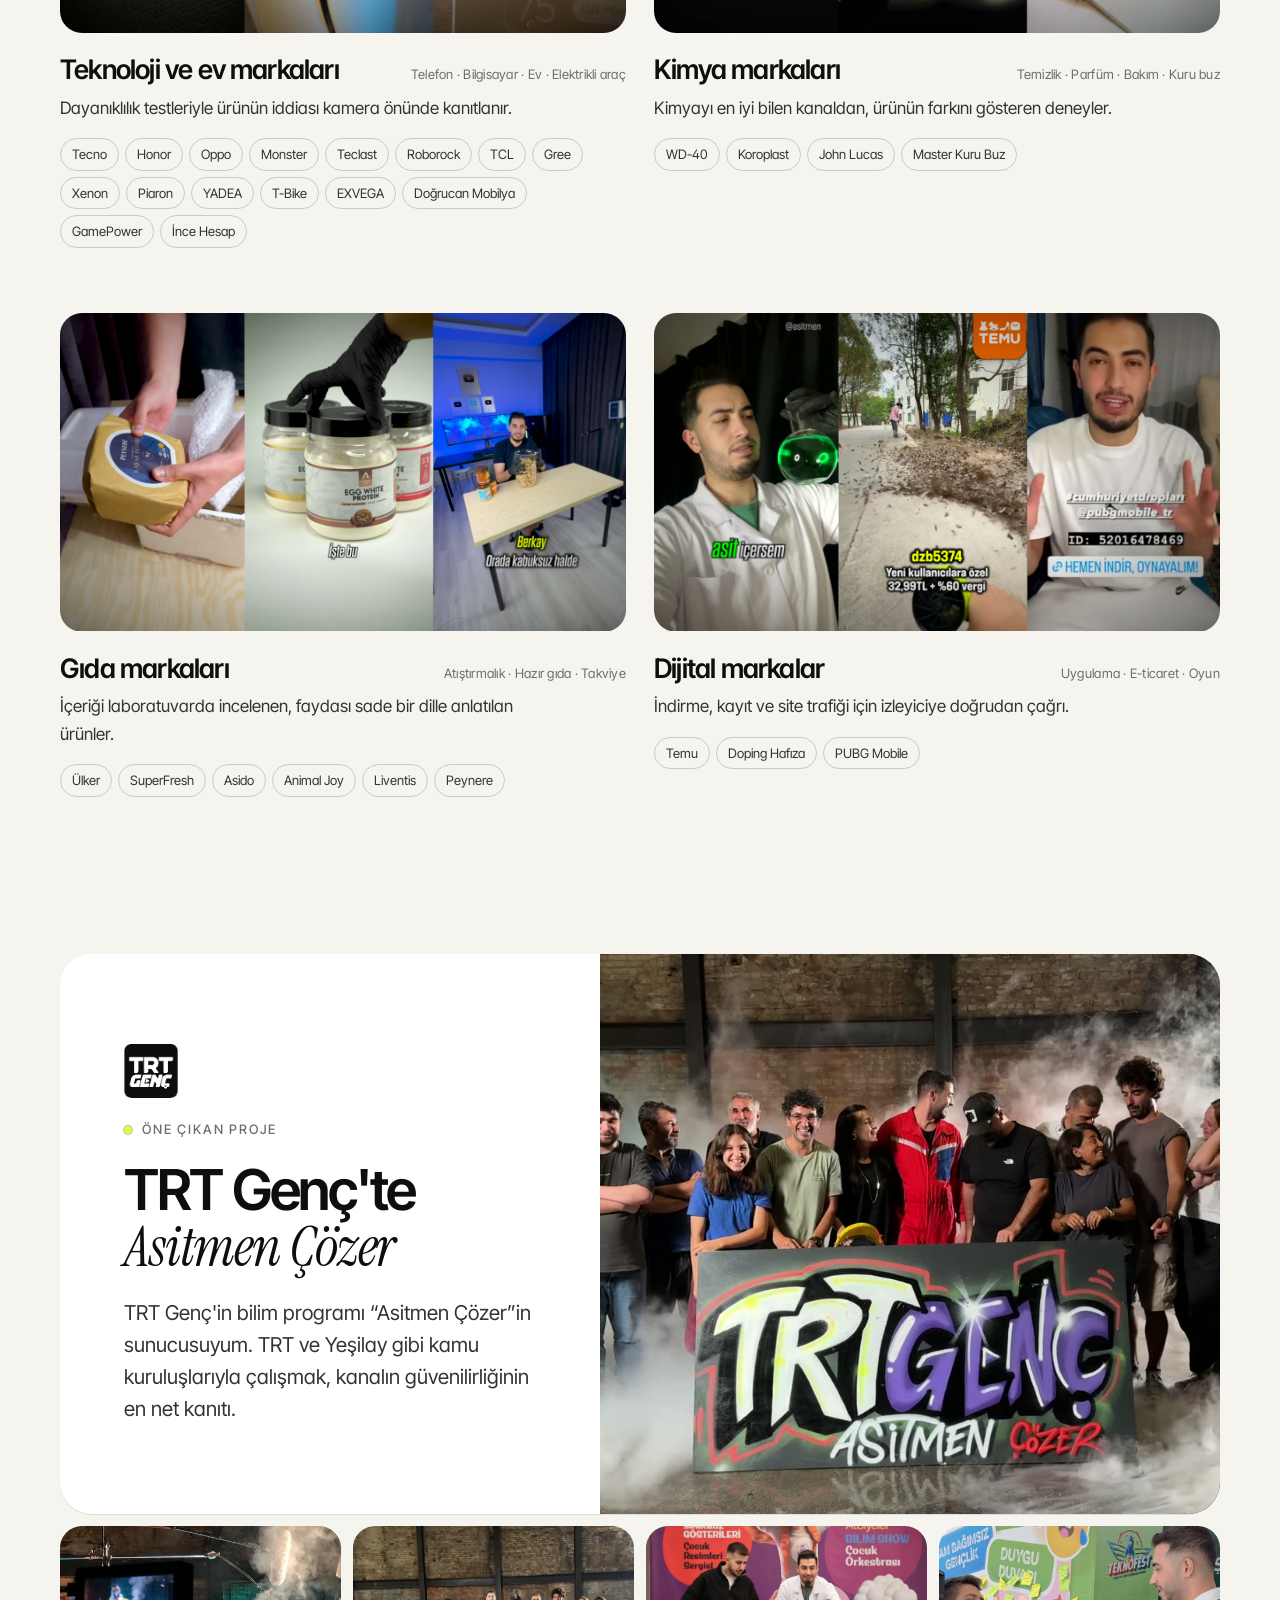
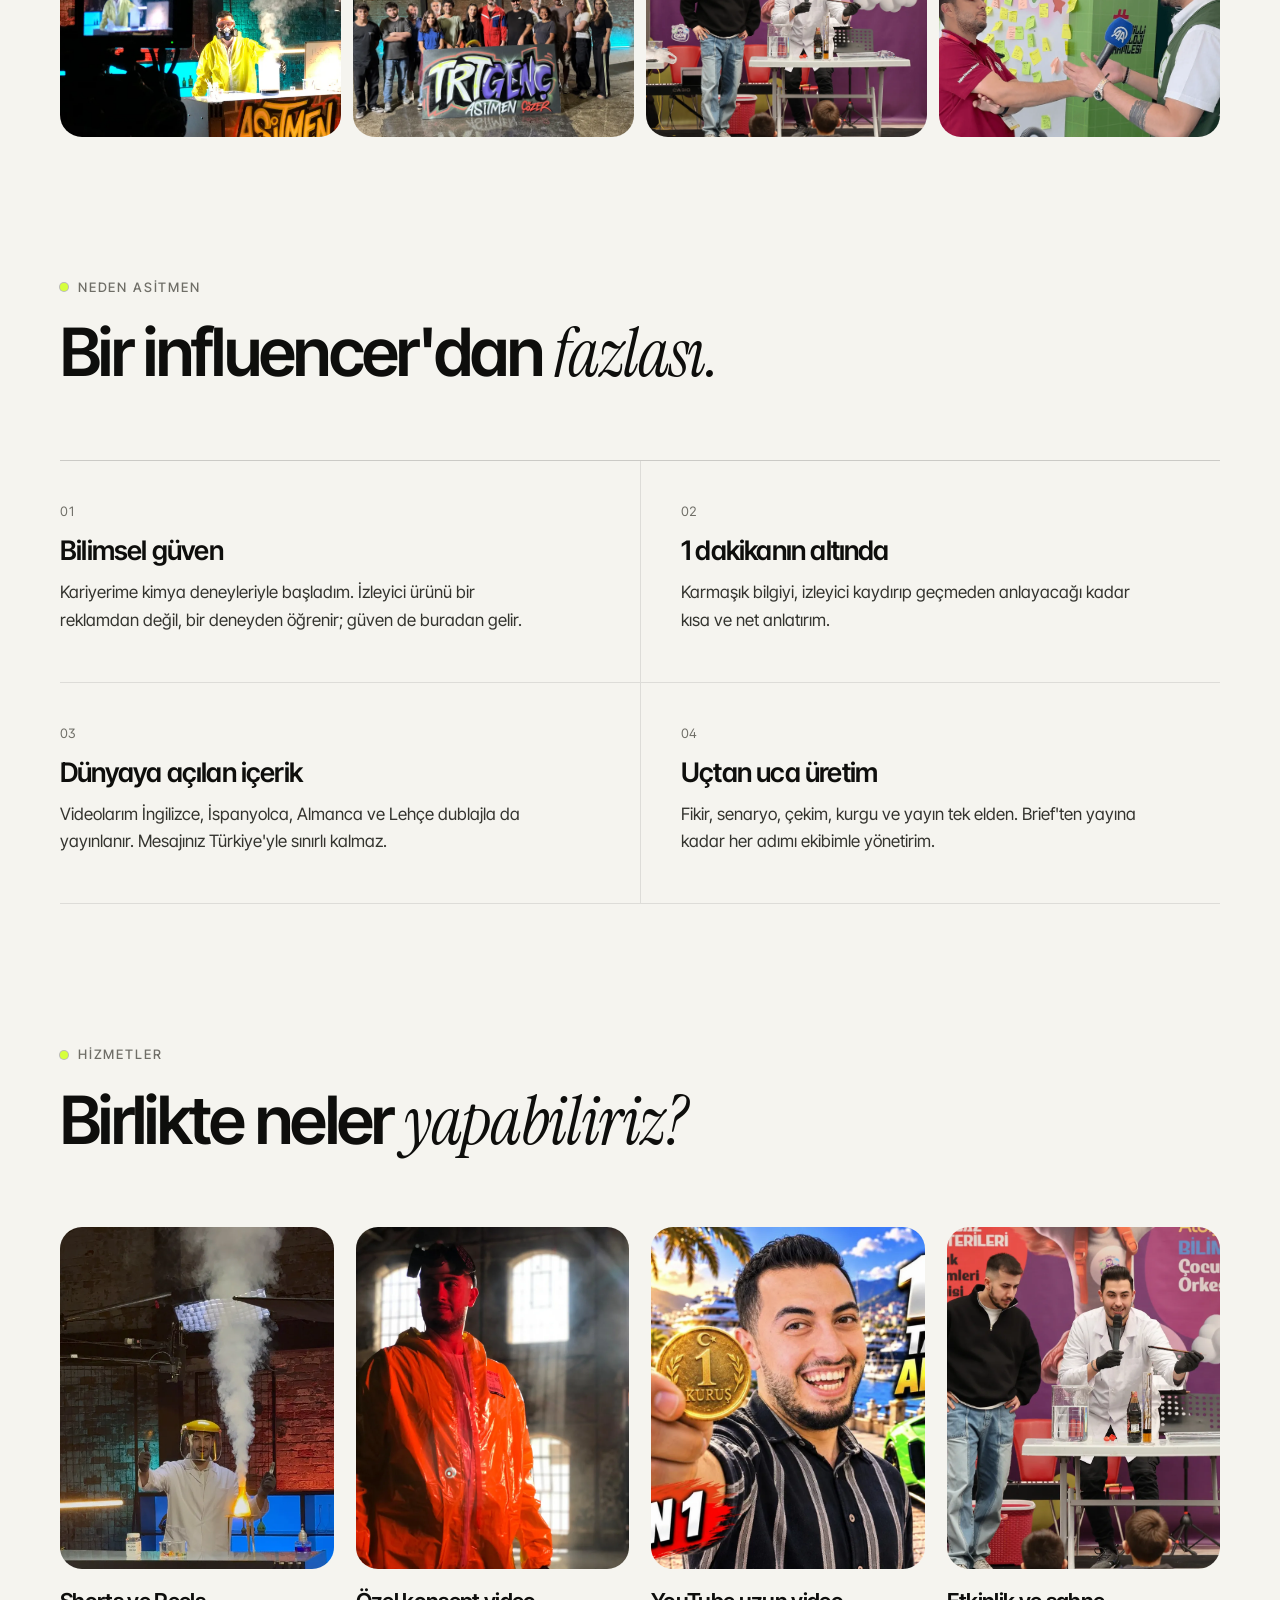
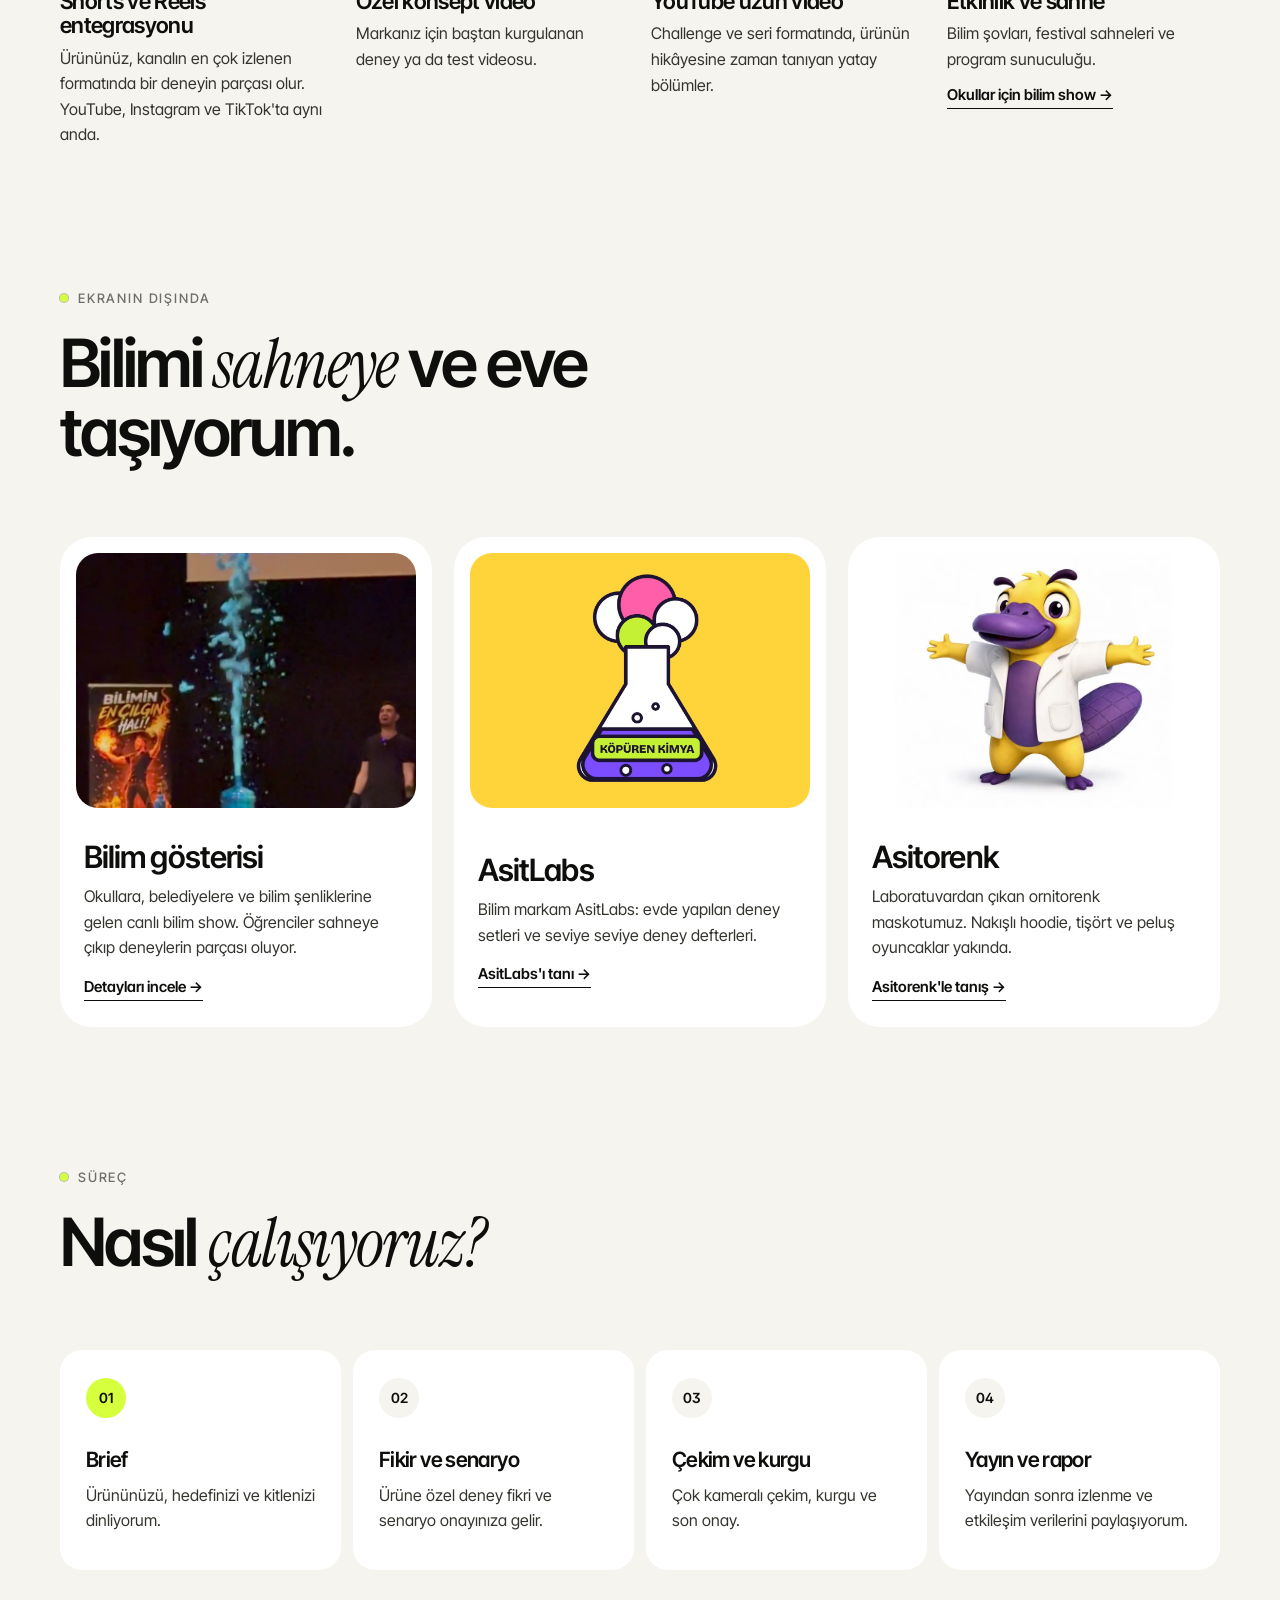
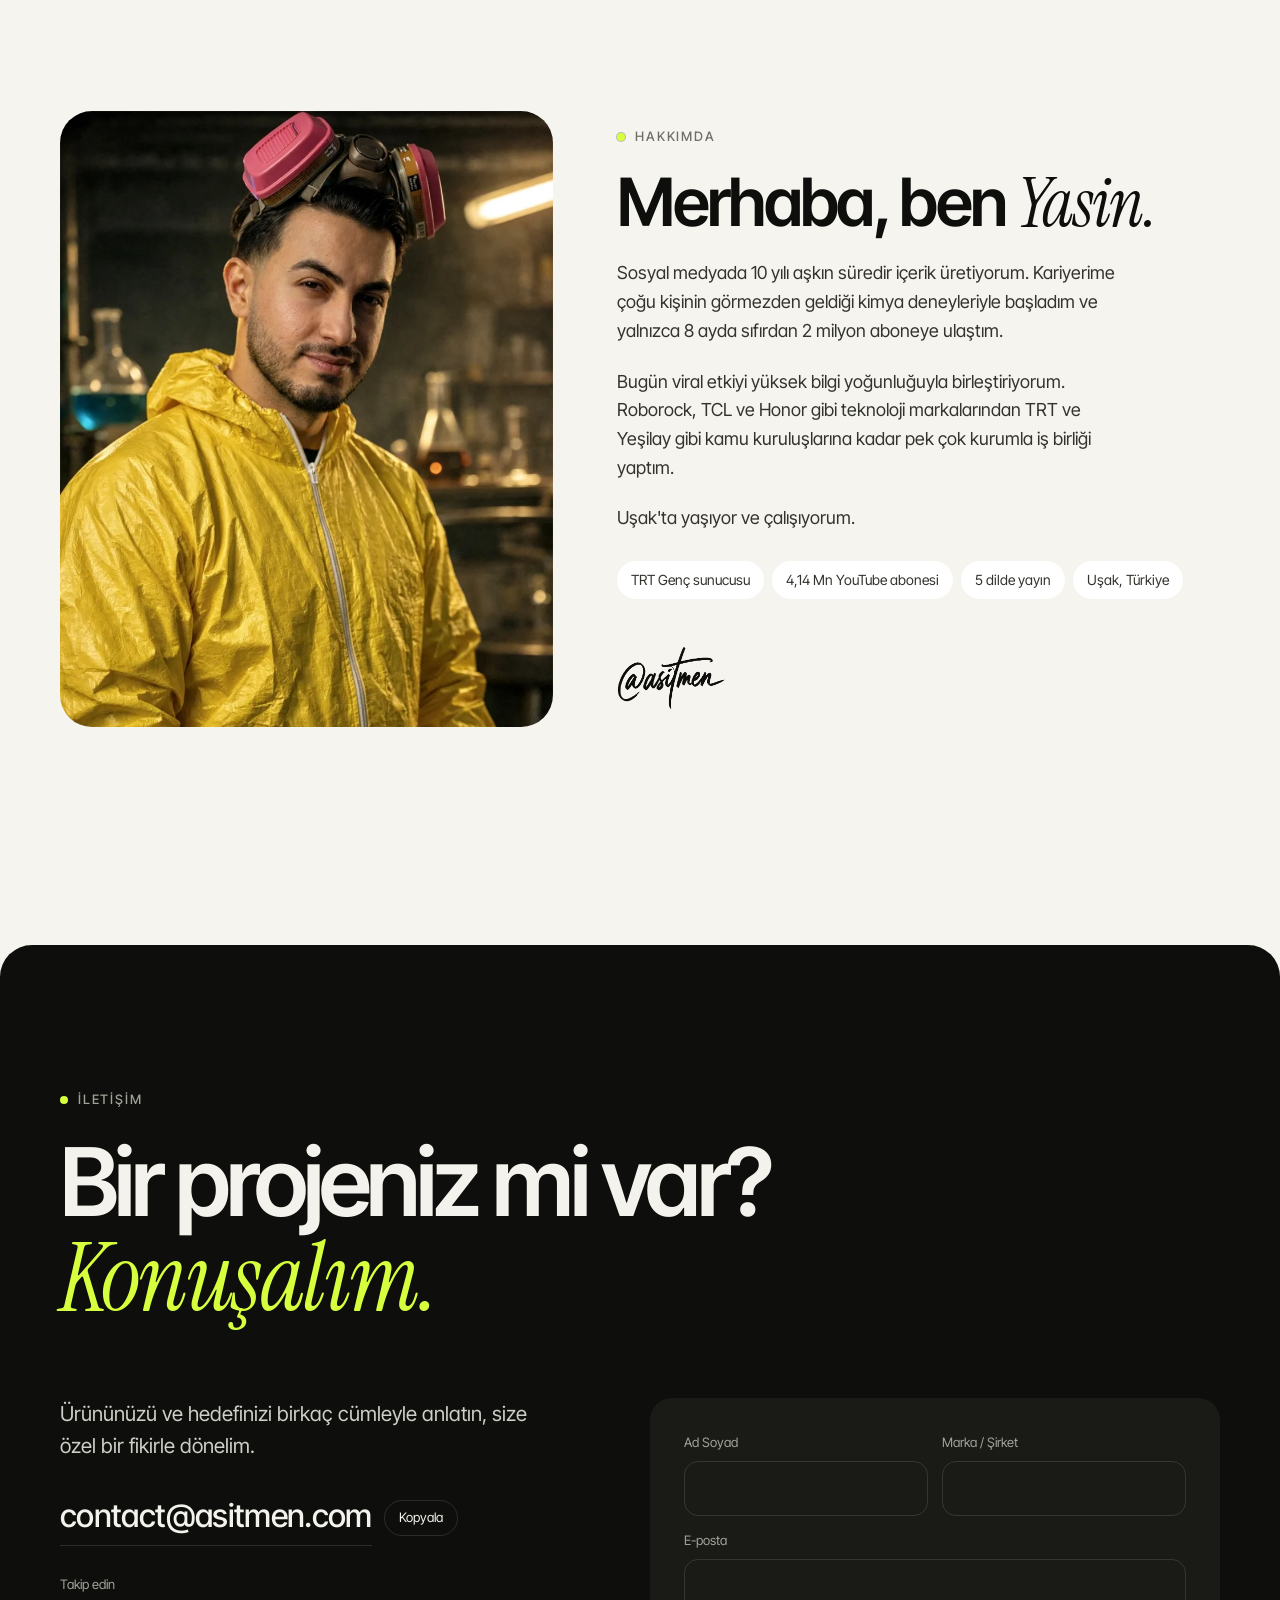
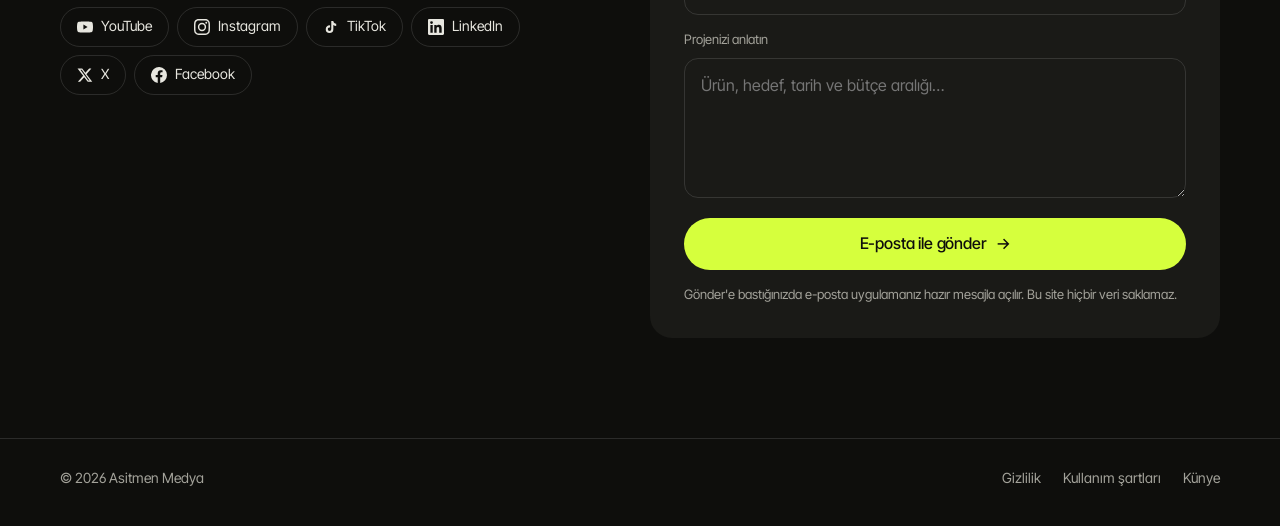
==== commit 2ffffb52: "Site güncellendi" ====
--- a/index.html
+++ b/index.html
@@ -26,7 +26,7 @@
 <link rel="preconnect" href="https://fonts.googleapis.com">
 <link rel="preconnect" href="https://fonts.gstatic.com" crossorigin>
 <link rel="stylesheet" href="https://fonts.googleapis.com/css2?family=Instrument+Serif:ital@0;1&family=Inter+Tight:wght@400;500;600;700&display=swap">
-<link rel="stylesheet" href="/static/style.css?v=1795444977">
+<link rel="stylesheet" href="/static/style.css?v=1795456235">
 <script>document.documentElement.classList.add('js')</script>
 <script type="application/ld+json">{"@context": "https://schema.org", "@type": "Person", "name": "Yasin Aydın", "alternateName": "Asitmen", "url": "https://www.asitmen.com/", "image": "https://www.asitmen.com/static/img/og.jpg", "email": "mailto:contact@asitmen.com", "jobTitle": "Bilim içerik üreticisi", "address": {"@type": "PostalAddress", "addressLocality": "Uşak", "addressCountry": "TR"}, "sameAs": ["https://www.youtube.com/@asitmen", "https://www.instagram.com/asitmen", "https://www.tiktok.com/@asitmen", "https://www.linkedin.com/in/asitmen", "https://x.com/asitmen", "https://www.facebook.com/asitmenfb"]}</script>
 
@@ -175,7 +175,7 @@
         <span class="eyebrow">Hizmetler</span>
         <h2>Birlikte neler <em>yapabiliriz?</em></h2>
       </div>
-      <div class="services"><article class="service reveal"><figure><img src="/static/img/duman.webp" alt="Deney sırasında yükselen beyaz duman" loading="lazy"></figure><h3>Shorts ve Reels entegrasyonu</h3><p>Ürününüz, kanalın en çok izlenen formatında bir deneyin parçası olur. YouTube, Instagram ve TikTok&#x27;ta aynı anda.</p></article><article class="service reveal"><figure><img src="/static/img/turuncu.webp" alt="Turuncu koruyucu kıyafetle eski bir fabrikada" loading="lazy"></figure><h3>Özel konsept video</h3><p>Markanız için baştan kurgulanan deney ya da test videosu.</p></article><article class="service reveal"><figure><img src="/static/img/uzun-video.webp" alt="1 Kuruş uzun video kapağı" loading="lazy"></figure><h3>YouTube uzun video</h3><p>Challenge ve seri formatında, ürünün hikâyesine zaman tanıyan yatay bölümler.</p></article><article class="service reveal"><figure><img src="/static/img/bilim-show.webp" alt="Çocuklara sahnede bilim şovu" loading="lazy"></figure><h3>Etkinlik ve sahne</h3><p>Bilim şovları, festival sahneleri ve program sunuculuğu.</p><a class="service-link" href="/bilim-gosterisi/">Okullar için bilim gösterisi →</a></article></div>
+      <div class="services"><article class="service reveal"><figure><img src="/static/img/duman.webp" alt="Deney sırasında yükselen beyaz duman" loading="lazy"></figure><h3>Shorts ve Reels entegrasyonu</h3><p>Ürününüz, kanalın en çok izlenen formatında bir deneyin parçası olur. YouTube, Instagram ve TikTok&#x27;ta aynı anda.</p></article><article class="service reveal"><figure><img src="/static/img/turuncu.webp" alt="Turuncu koruyucu kıyafetle eski bir fabrikada" loading="lazy"></figure><h3>Özel konsept video</h3><p>Markanız için baştan kurgulanan deney ya da test videosu.</p></article><article class="service reveal"><figure><img src="/static/img/uzun-video.webp" alt="1 Kuruş uzun video kapağı" loading="lazy"></figure><h3>YouTube uzun video</h3><p>Challenge ve seri formatında, ürünün hikâyesine zaman tanıyan yatay bölümler.</p></article><article class="service reveal"><figure><img src="/static/img/bilim-show.webp" alt="Çocuklara sahnede bilim şovu" loading="lazy"></figure><h3>Etkinlik ve sahne</h3><p>Bilim şovları, festival sahneleri ve program sunuculuğu.</p><a class="service-link" href="/bilim-gosterisi/">Okullar için bilim show →</a></article></div>
     </div>
   </section>
 
@@ -185,7 +185,7 @@
         <span class="eyebrow">Ekranın dışında</span>
         <h2>Bilimi <em>sahneye</em> ve eve taşıyorum.</h2>
       </div>
-      <div class="more"><a class="more-card reveal" href="/bilim-gosterisi/"><div class="more-media"><video data-autoplay muted loop playsinline preload="none" poster="/static/img/sahne-renkler-poster.jpg" aria-hidden="true"><source src="/static/labs/renkler.mp4" type="video/mp4"></video></div><div class="more-text"><h3>Bilim gösterisi</h3><p>Okullar, belediyeler ve bilim şenlikleri için canlı deney şovu. Öğrenciler sahneye çıkıp deneylerin parçası oluyor.</p><span class="service-link">Detayları incele →</span></div></a><a class="more-card reveal" href="/asitlabs/"><div class="more-media"><img src="/static/labs/kopuren-kimya.jpg" alt="" loading="lazy" width="1200" height="1200"></div><div class="more-text"><h3>AsitLabs</h3><p>Bilim markam AsitLabs: evde yapılan deney setleri ve seviye seviye deney defterleri.</p><span class="service-link">AsitLabs&#x27;ı tanı →</span></div></a><a class="more-card reveal" href="/asitorenk/"><div class="more-media"><video class="contain" data-autoplay muted loop playsinline preload="none" poster="/static/asitorenk/tanis1.jpg" aria-hidden="true"><source src="/static/asitorenk/tanis1.mp4" type="video/mp4"></video></div><div class="more-text"><h3>Asitorenk</h3><p>Laboratuvardan çıkan ornitorenk maskotumuz. Nakışlı hoodie, tişört ve peluş oyuncaklar yakında.</p><span class="service-link">Asitorenk&#x27;le tanış →</span></div></a></div>
+      <div class="more"><a class="more-card reveal" href="/bilim-gosterisi/"><div class="more-media"><video data-autoplay muted loop playsinline preload="none" poster="/static/img/sahne-renkler-poster.jpg" aria-hidden="true"><source src="/static/labs/renkler.mp4" type="video/mp4"></video></div><div class="more-text"><h3>Bilim gösterisi</h3><p>Okullara, belediyelere ve bilim şenliklerine gelen canlı bilim show. Öğrenciler sahneye çıkıp deneylerin parçası oluyor.</p><span class="service-link">Detayları incele →</span></div></a><a class="more-card reveal" href="/asitlabs/"><div class="more-media"><img src="/static/labs/kopuren-kimya.jpg" alt="" loading="lazy" width="1200" height="1200"></div><div class="more-text"><h3>AsitLabs</h3><p>Bilim markam AsitLabs: evde yapılan deney setleri ve seviye seviye deney defterleri.</p><span class="service-link">AsitLabs&#x27;ı tanı →</span></div></a><a class="more-card reveal" href="/asitorenk/"><div class="more-media"><video class="contain" data-autoplay muted loop playsinline preload="none" poster="/static/asitorenk/tanis1.jpg" aria-hidden="true"><source src="/static/asitorenk/tanis1.mp4" type="video/mp4"></video></div><div class="more-text"><h3>Asitorenk</h3><p>Laboratuvardan çıkan ornitorenk maskotumuz. Nakışlı hoodie, tişört ve peluş oyuncaklar yakında.</p><span class="service-link">Asitorenk&#x27;le tanış →</span></div></a></div>
     </div>
   </section>
 
@@ -250,6 +250,6 @@
     </div>
   </footer>
 </div>
-<script src="/static/main.js?v=1795444977" defer></script>
+<script src="/static/main.js?v=1795456235" defer></script>
 </body>
 </html>
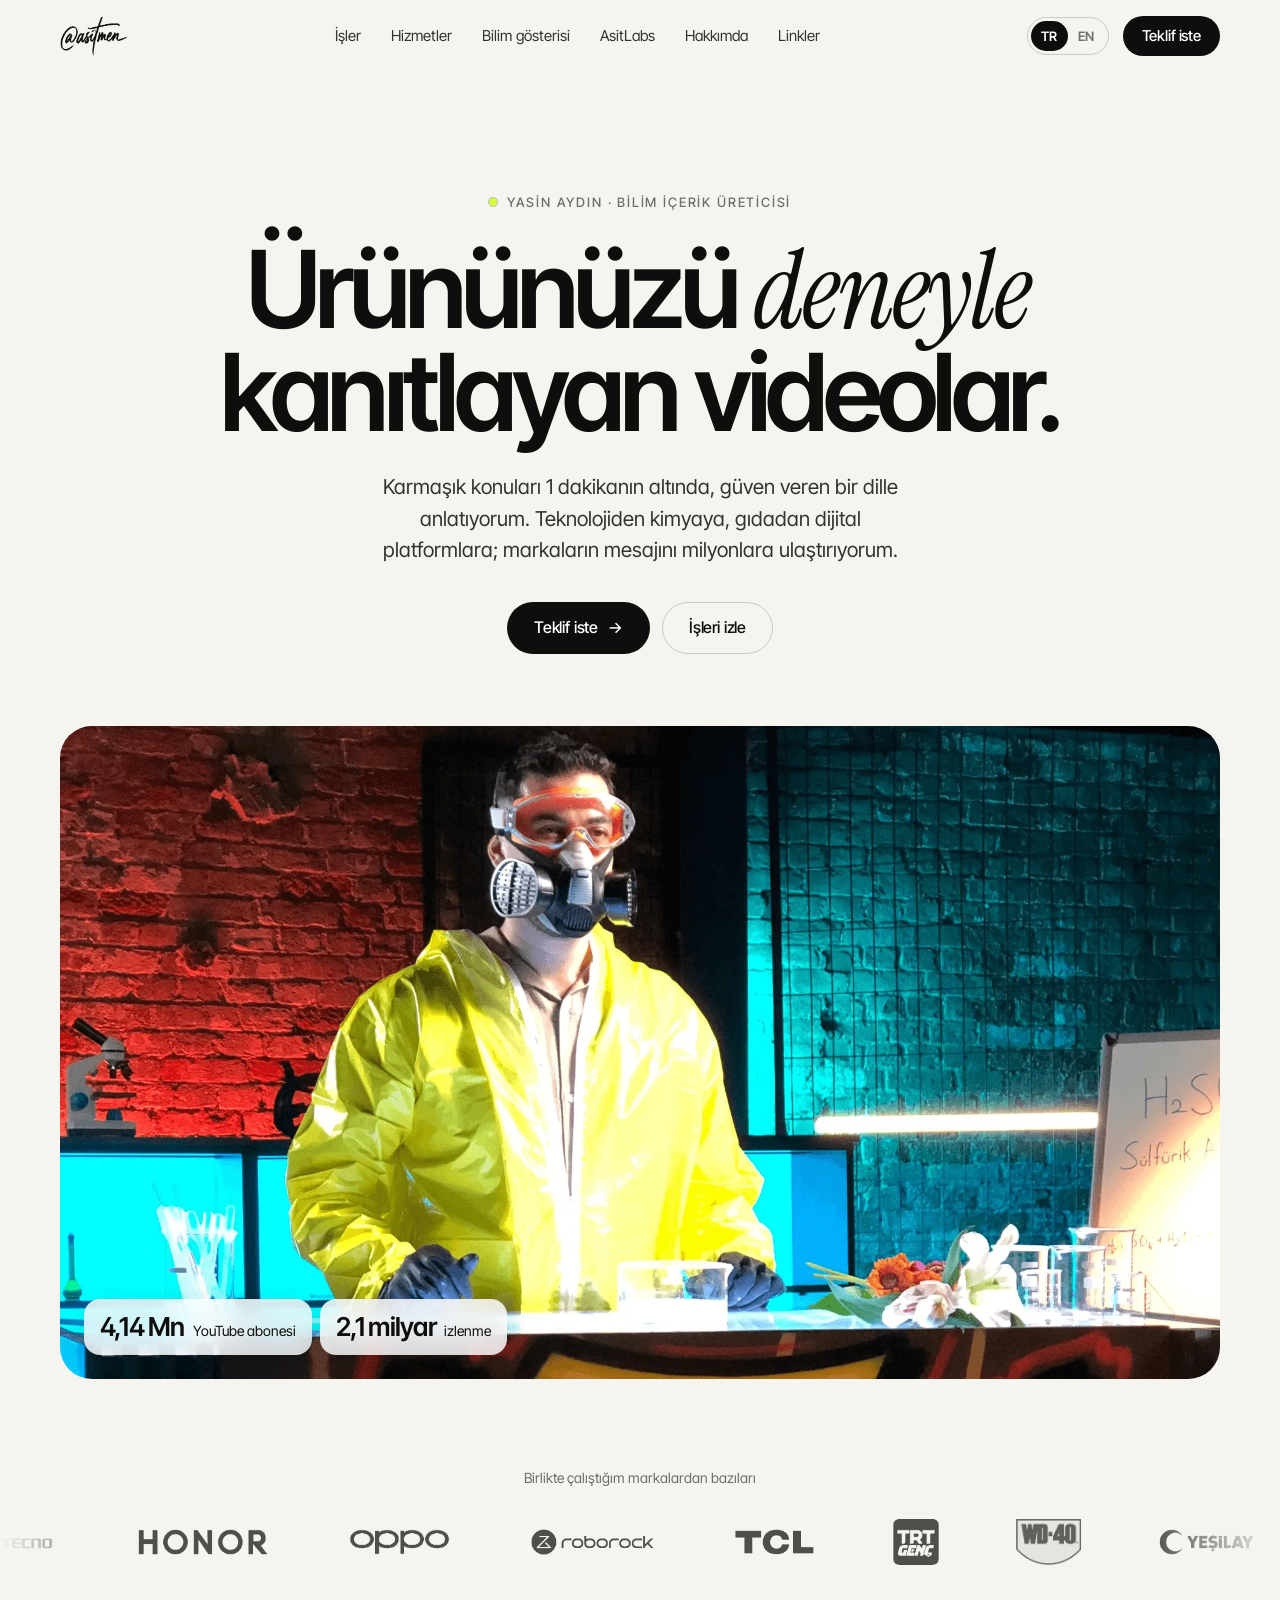
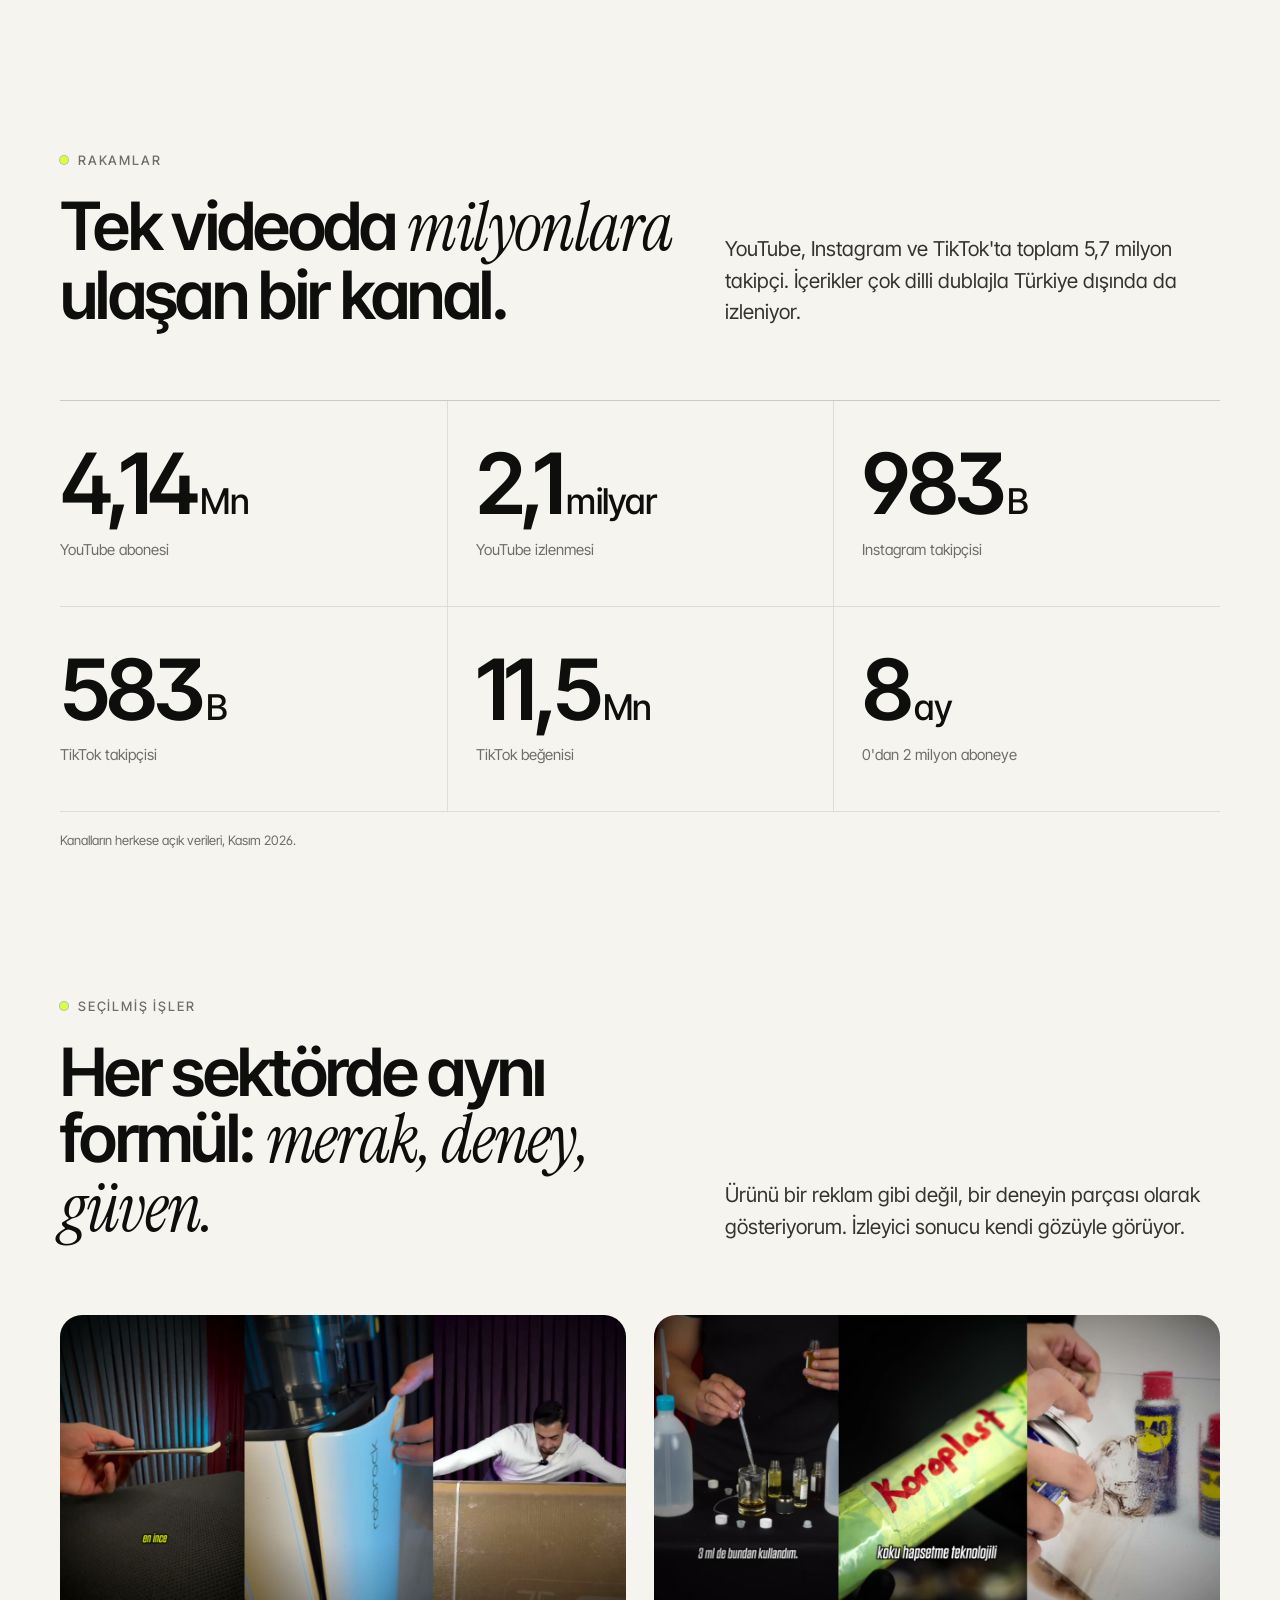
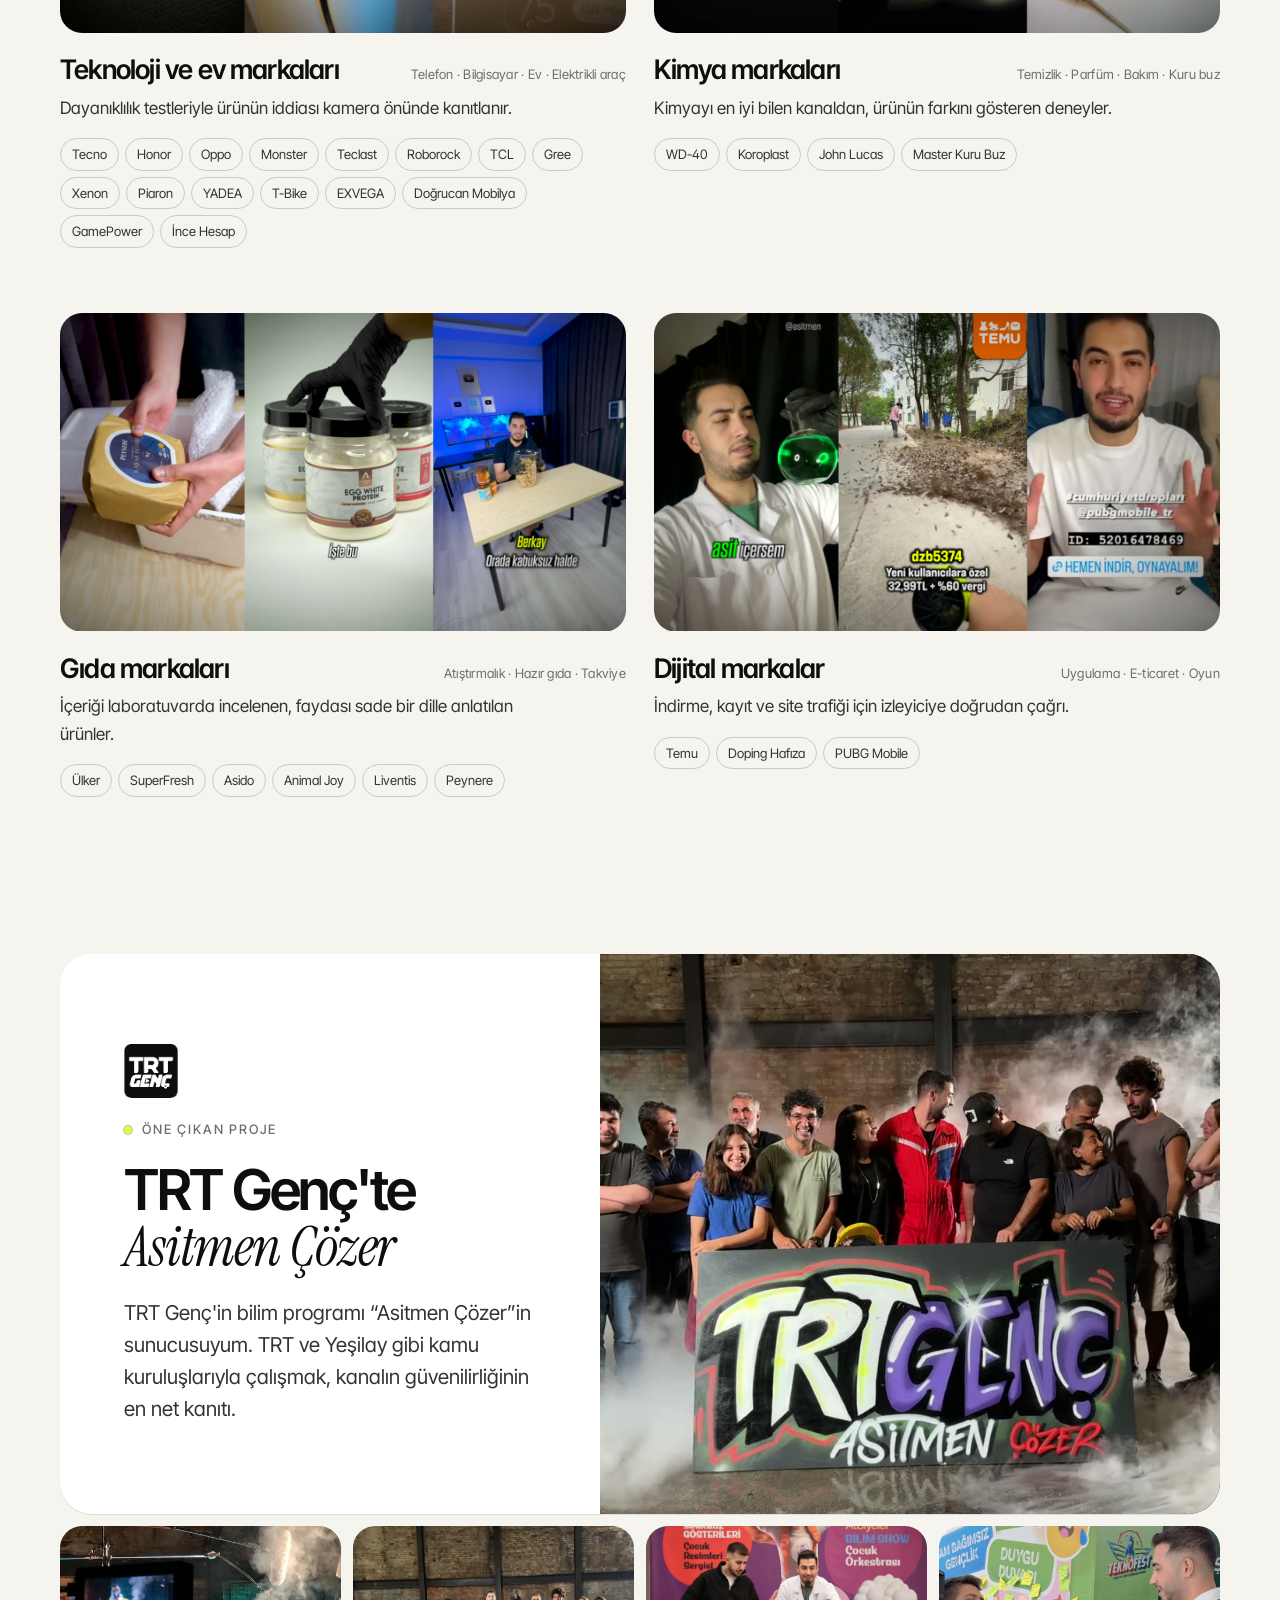
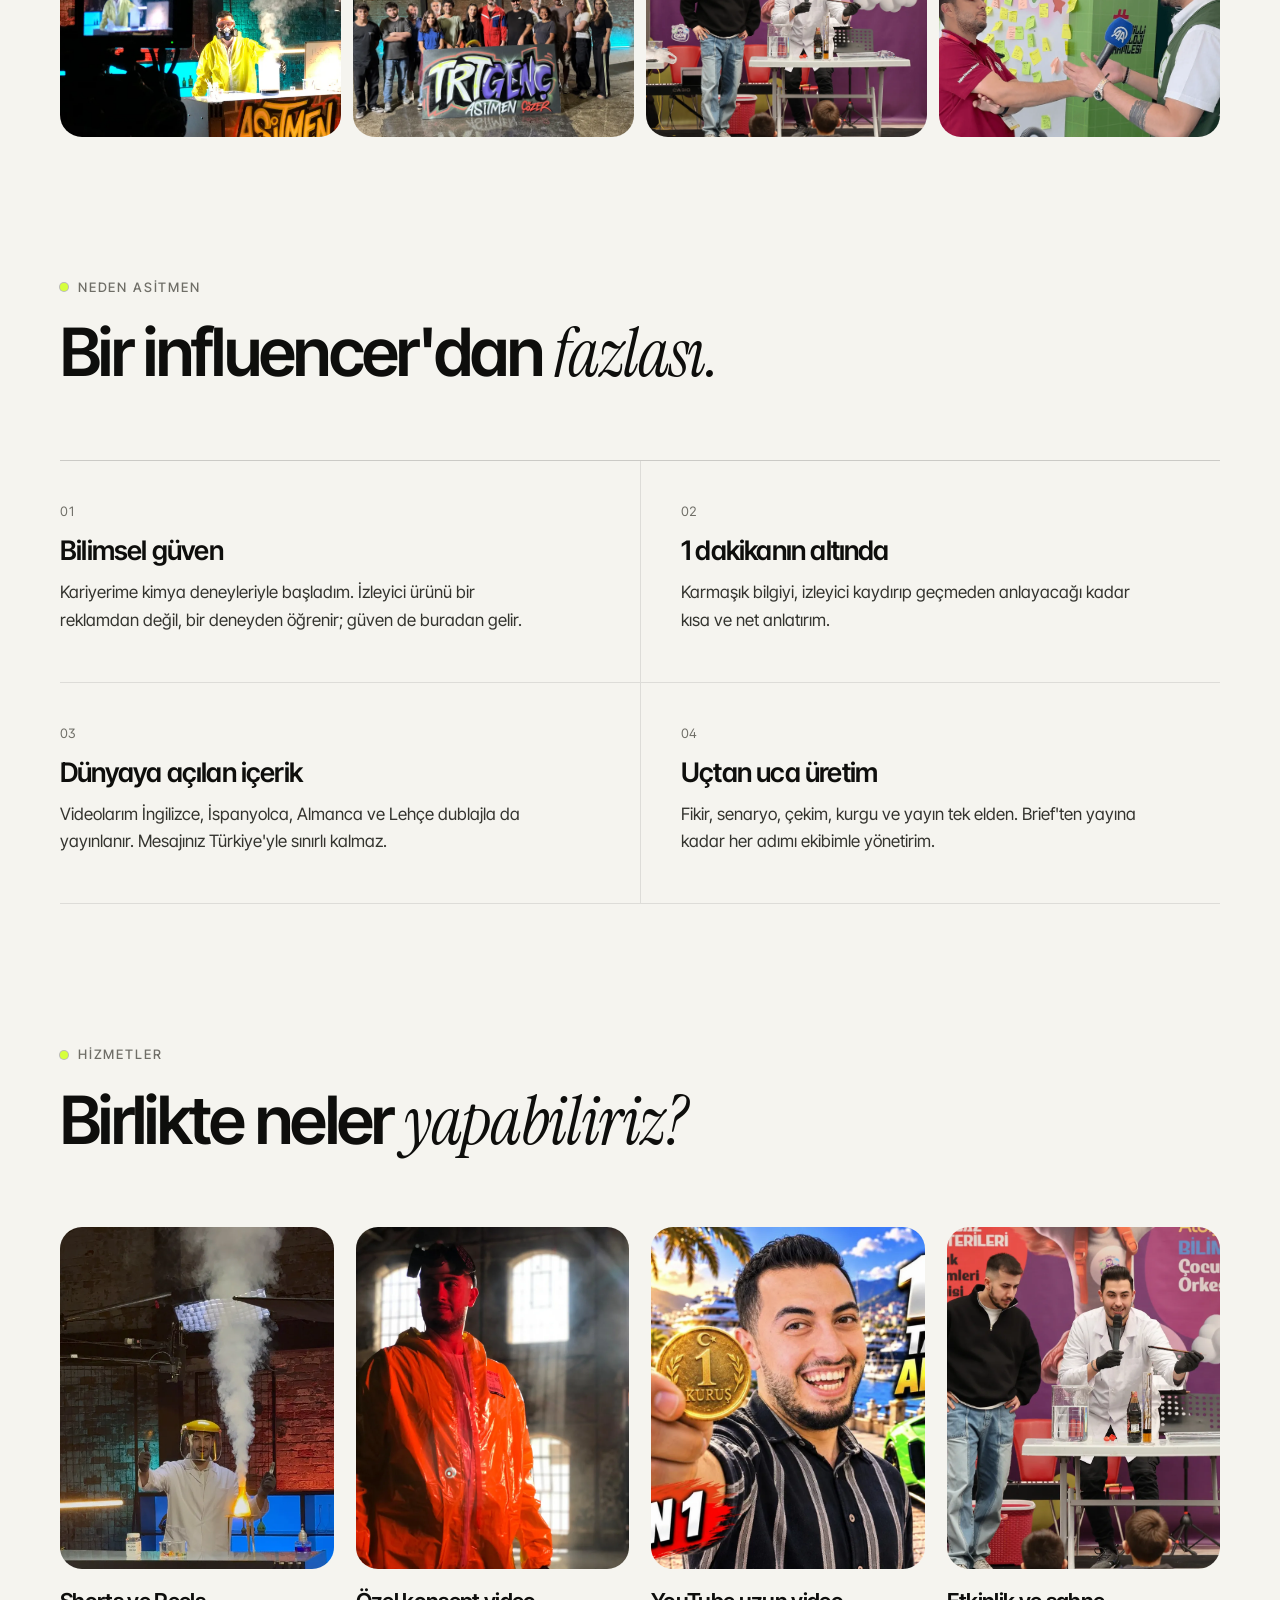
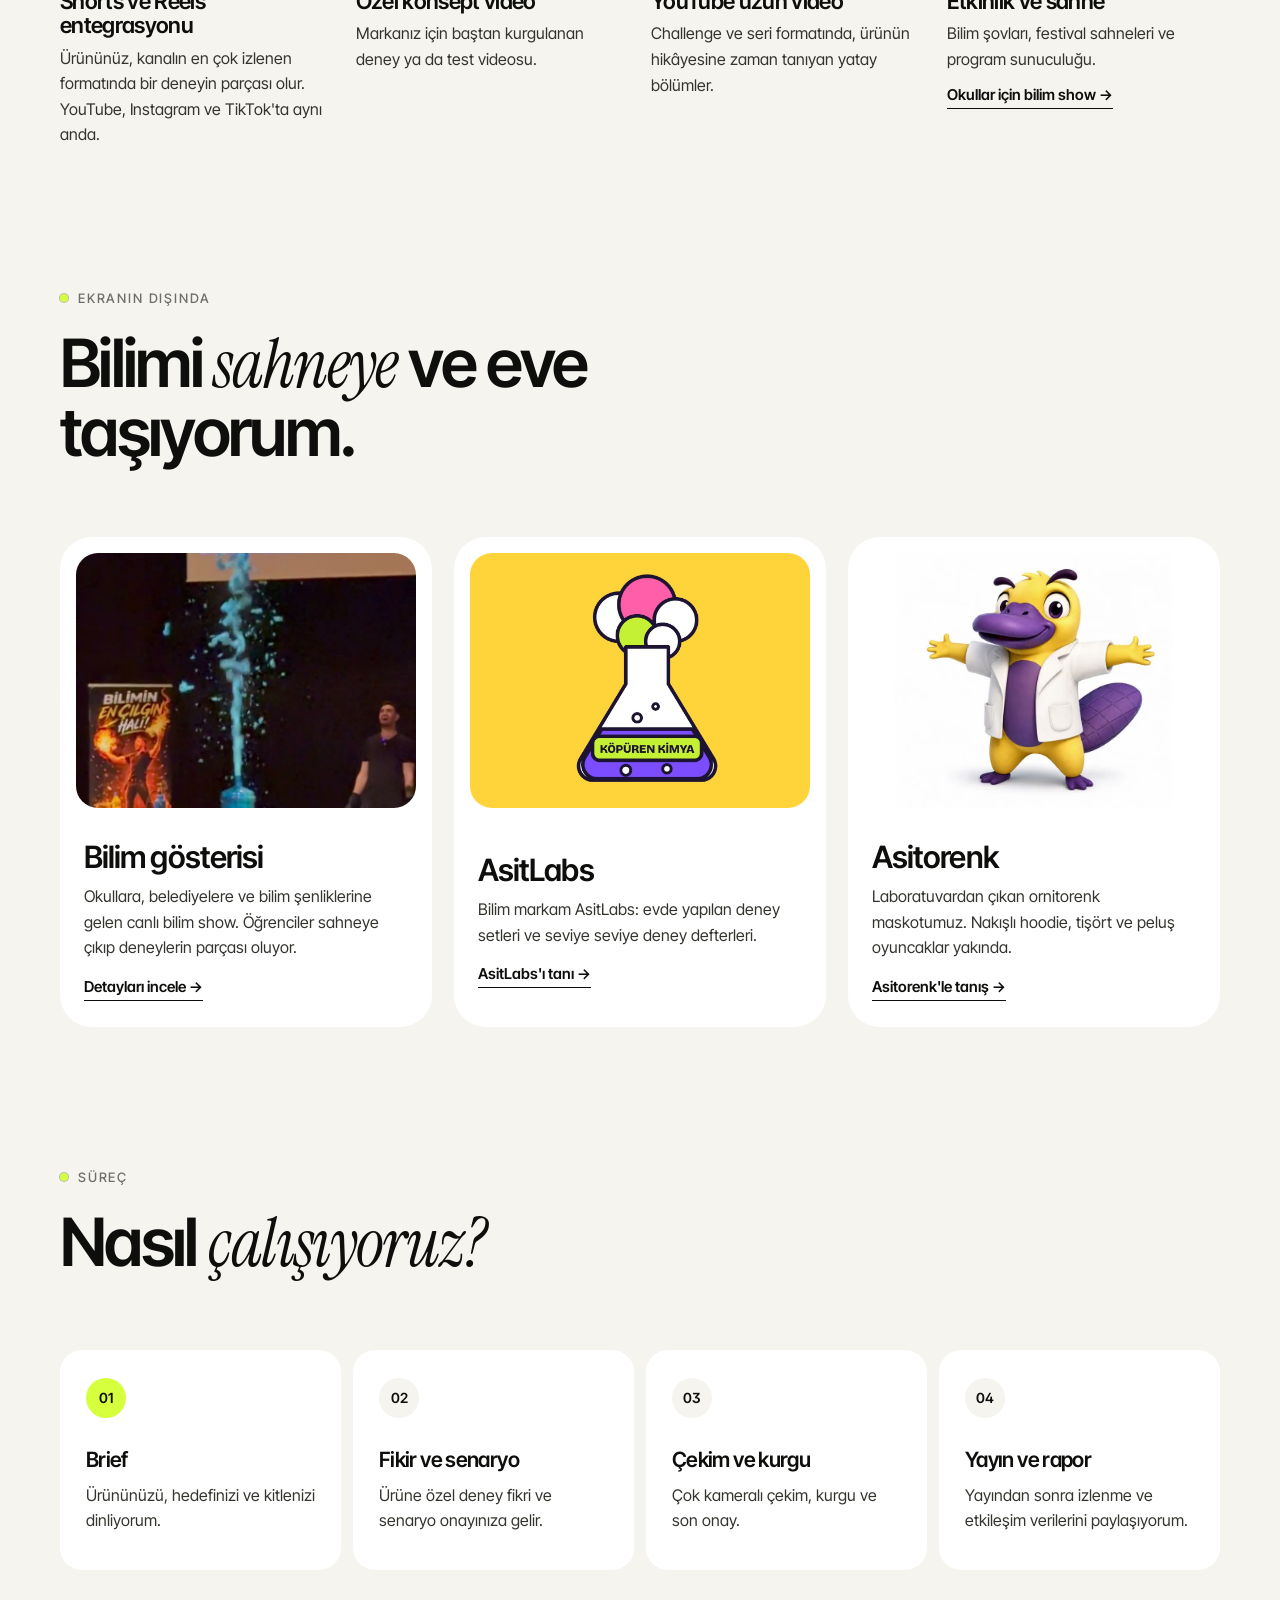
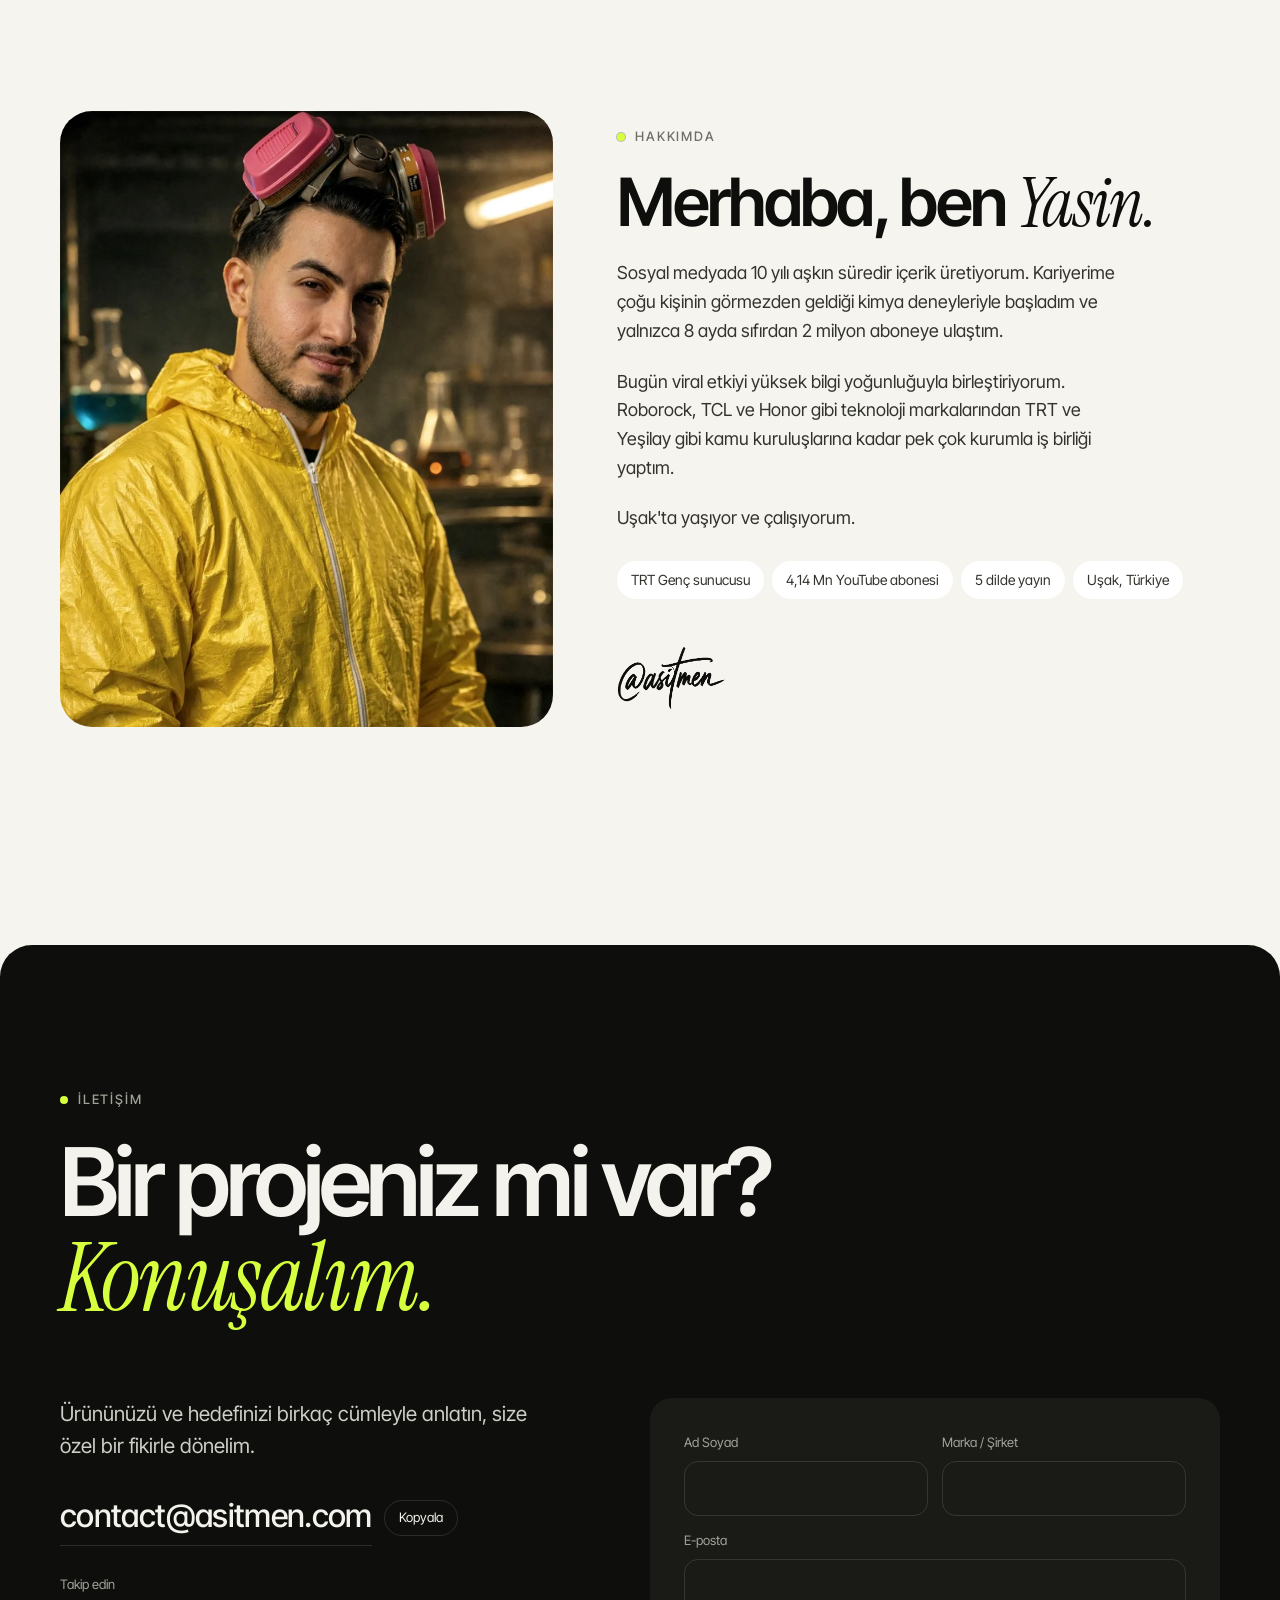
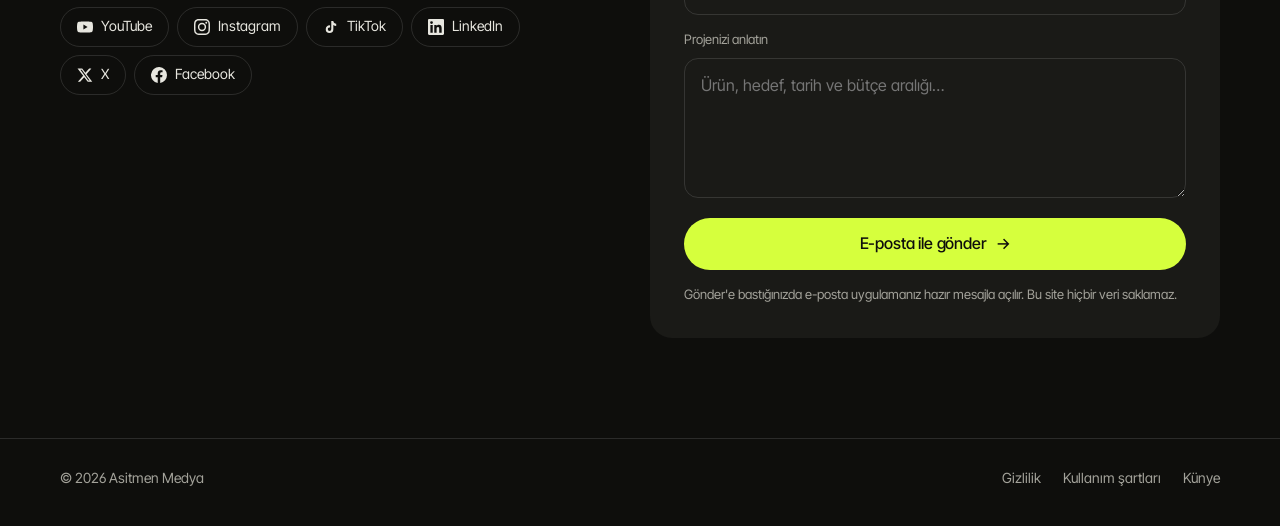
==== commit df4664d2: "Linkler: Xenon Smart akıllı kedi tuvaleti" ====
--- a/index.html
+++ b/index.html
@@ -26,7 +26,7 @@
 <link rel="preconnect" href="https://fonts.googleapis.com">
 <link rel="preconnect" href="https://fonts.gstatic.com" crossorigin>
 <link rel="stylesheet" href="https://fonts.googleapis.com/css2?family=Instrument+Serif:ital@0;1&family=Inter+Tight:wght@400;500;600;700&display=swap">
-<link rel="stylesheet" href="/static/style.css?v=1795456235">
+<link rel="stylesheet" href="/static/style.css?v=1795625256">
 <script>document.documentElement.classList.add('js')</script>
 <script type="application/ld+json">{"@context": "https://schema.org", "@type": "Person", "name": "Yasin Aydın", "alternateName": "Asitmen", "url": "https://www.asitmen.com/", "image": "https://www.asitmen.com/static/img/og.jpg", "email": "mailto:contact@asitmen.com", "jobTitle": "Bilim içerik üreticisi", "address": {"@type": "PostalAddress", "addressLocality": "Uşak", "addressCountry": "TR"}, "sameAs": ["https://www.youtube.com/@asitmen", "https://www.instagram.com/asitmen", "https://www.tiktok.com/@asitmen", "https://www.linkedin.com/in/asitmen", "https://x.com/asitmen", "https://www.facebook.com/asitmenfb"]}</script>
 
@@ -250,6 +250,6 @@
     </div>
   </footer>
 </div>
-<script src="/static/main.js?v=1795456235" defer></script>
+<script src="/static/main.js?v=1795625256" defer></script>
 </body>
 </html>
